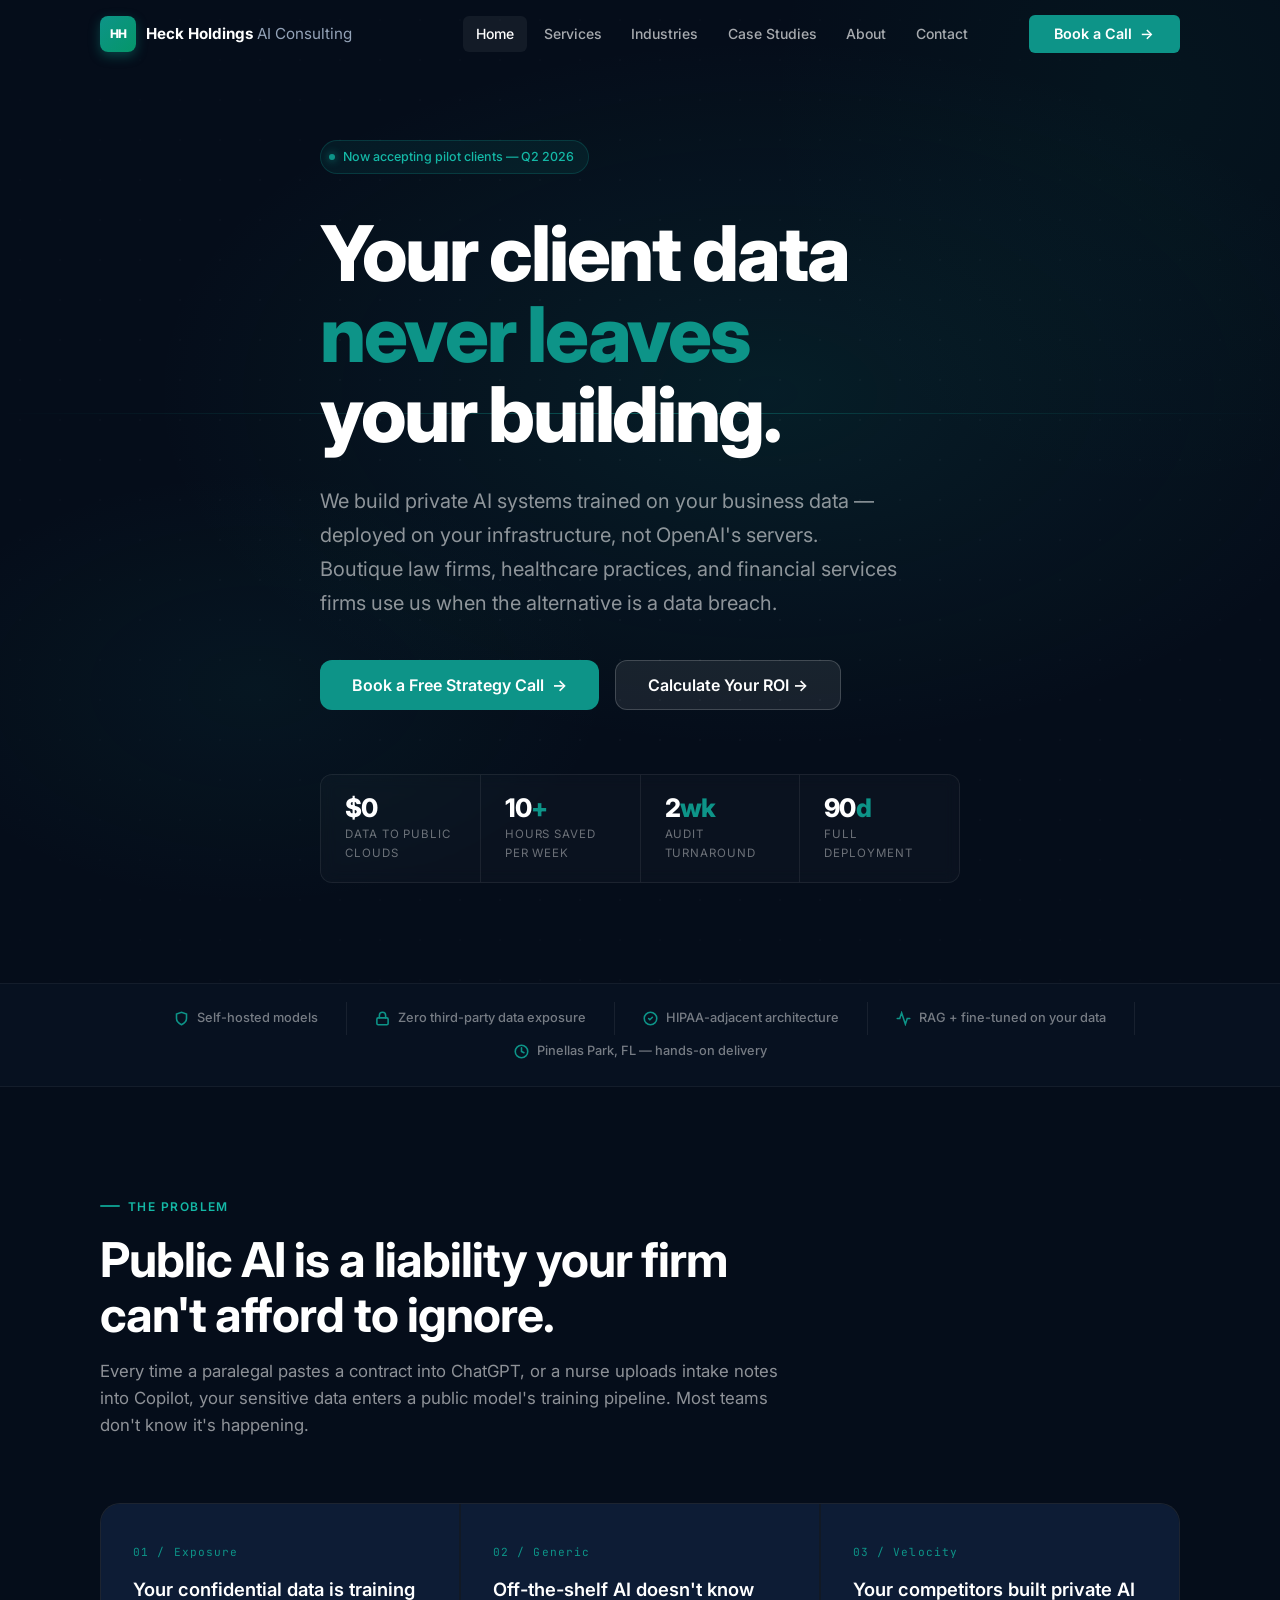
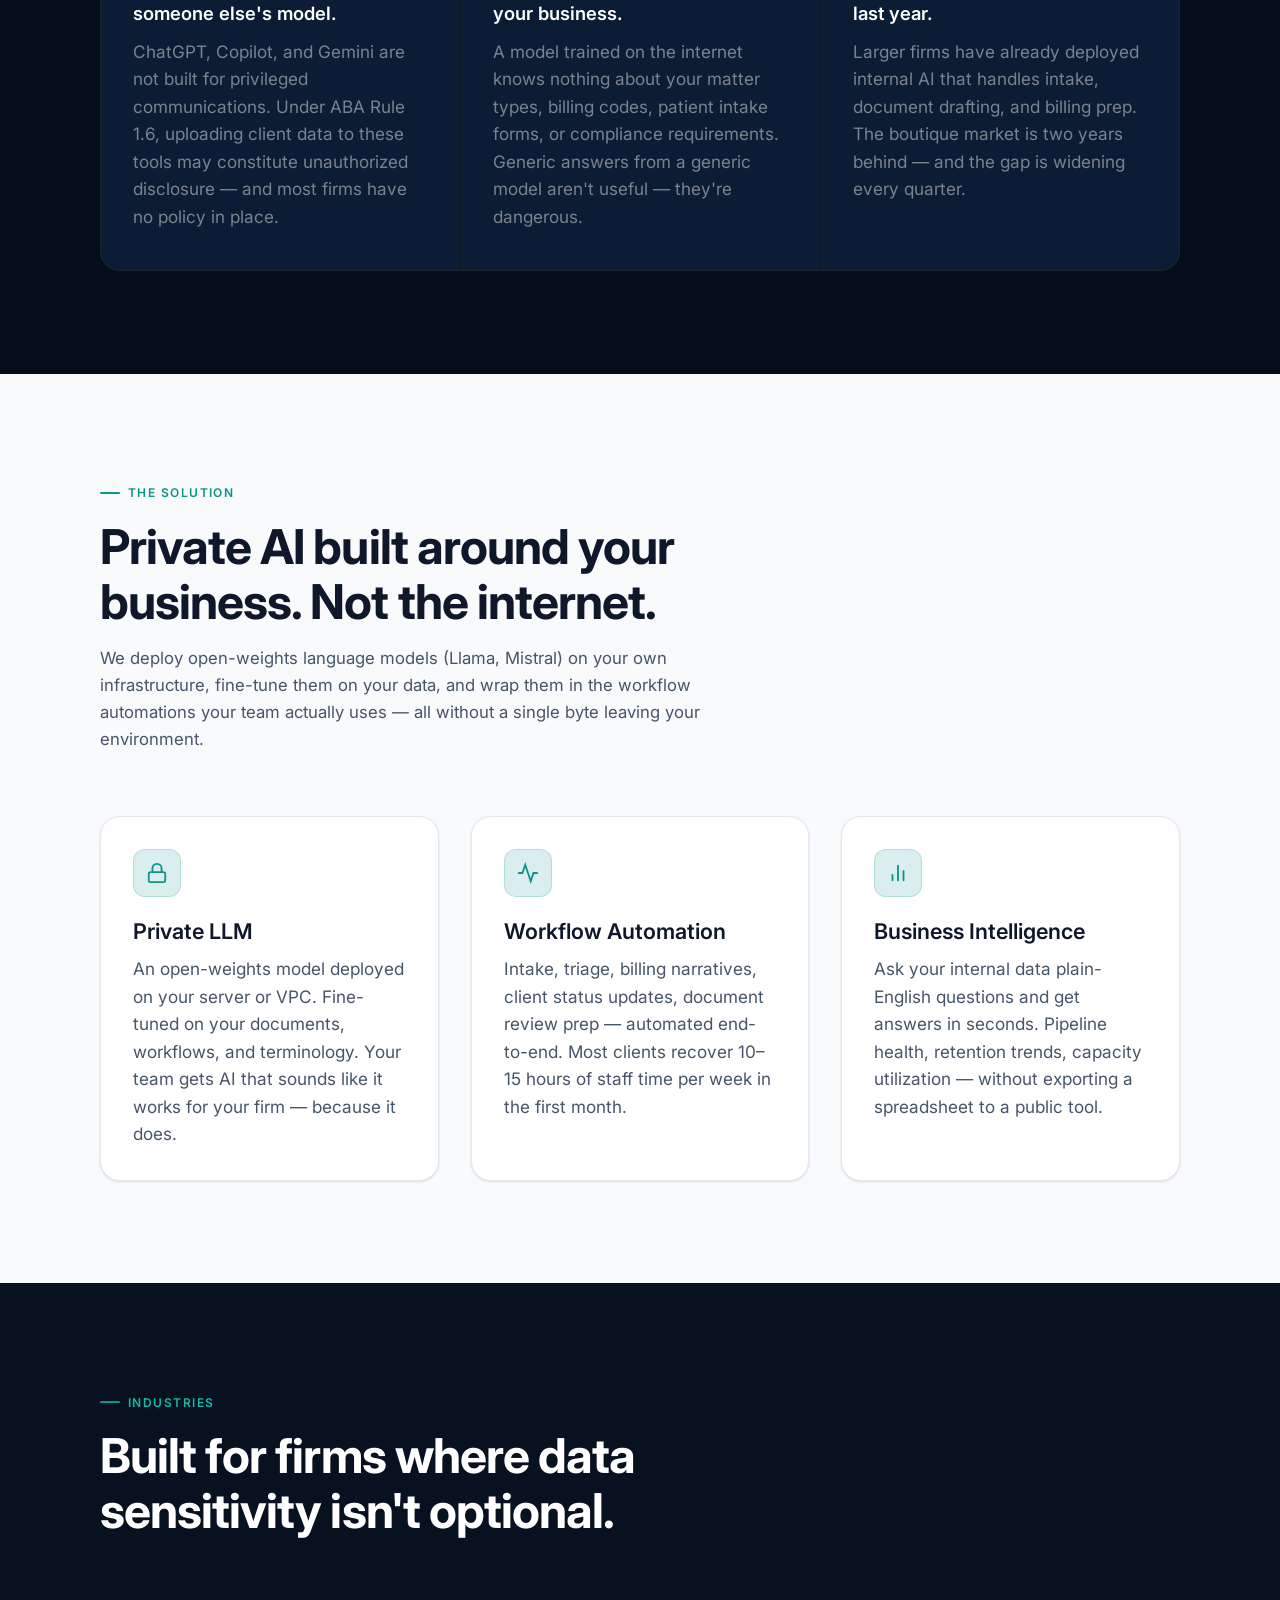
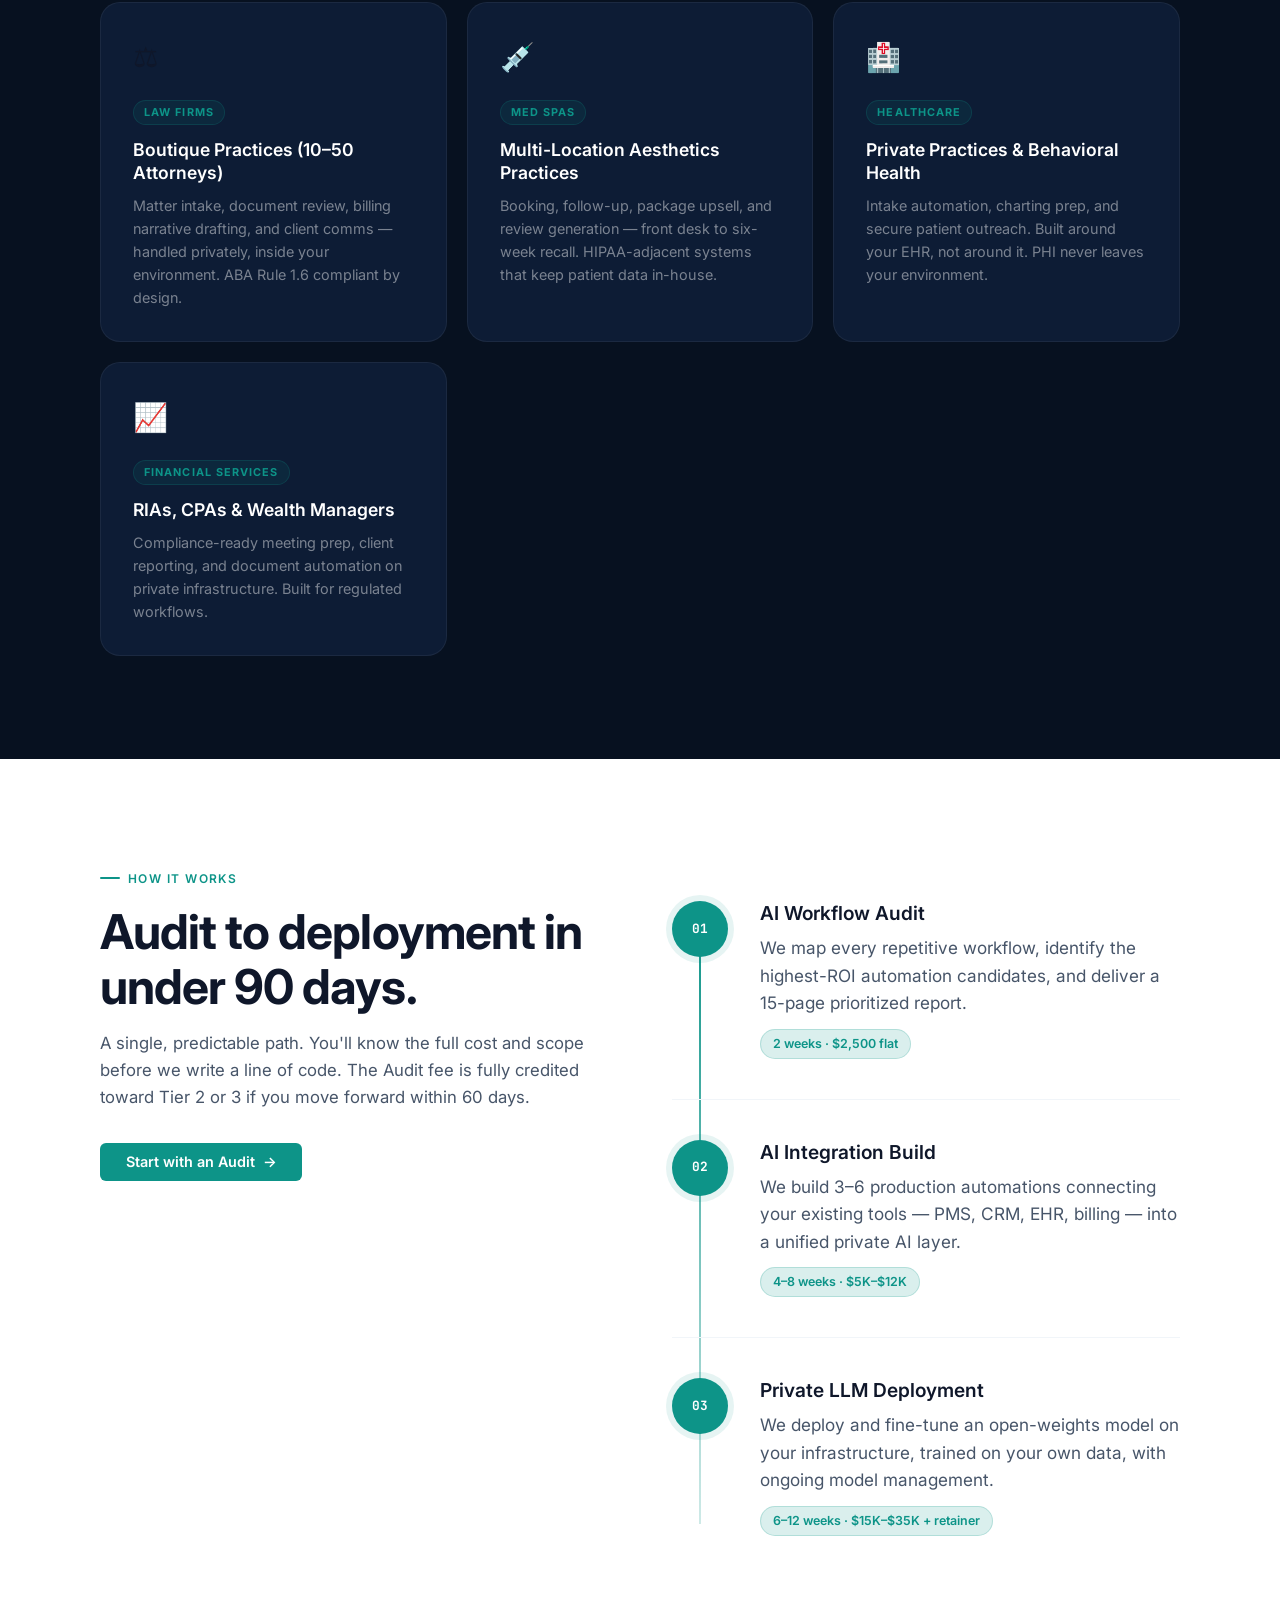
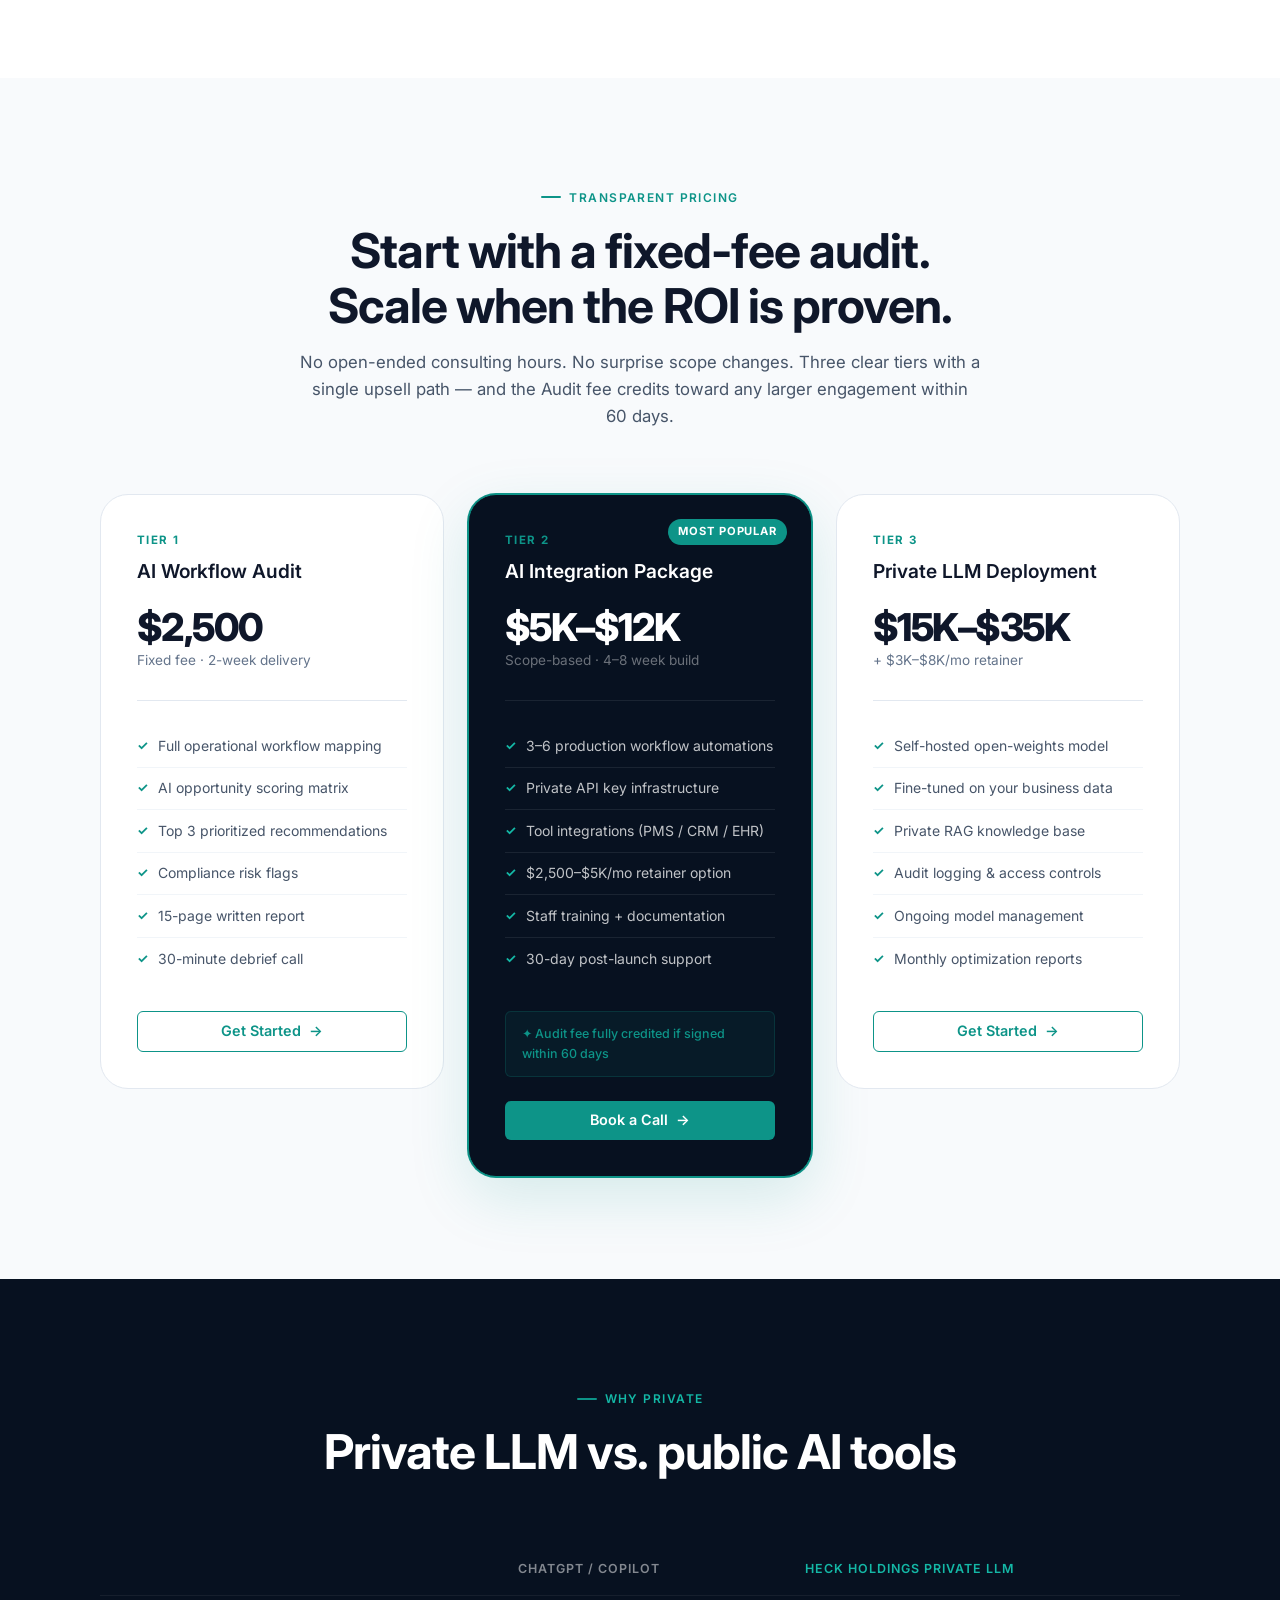
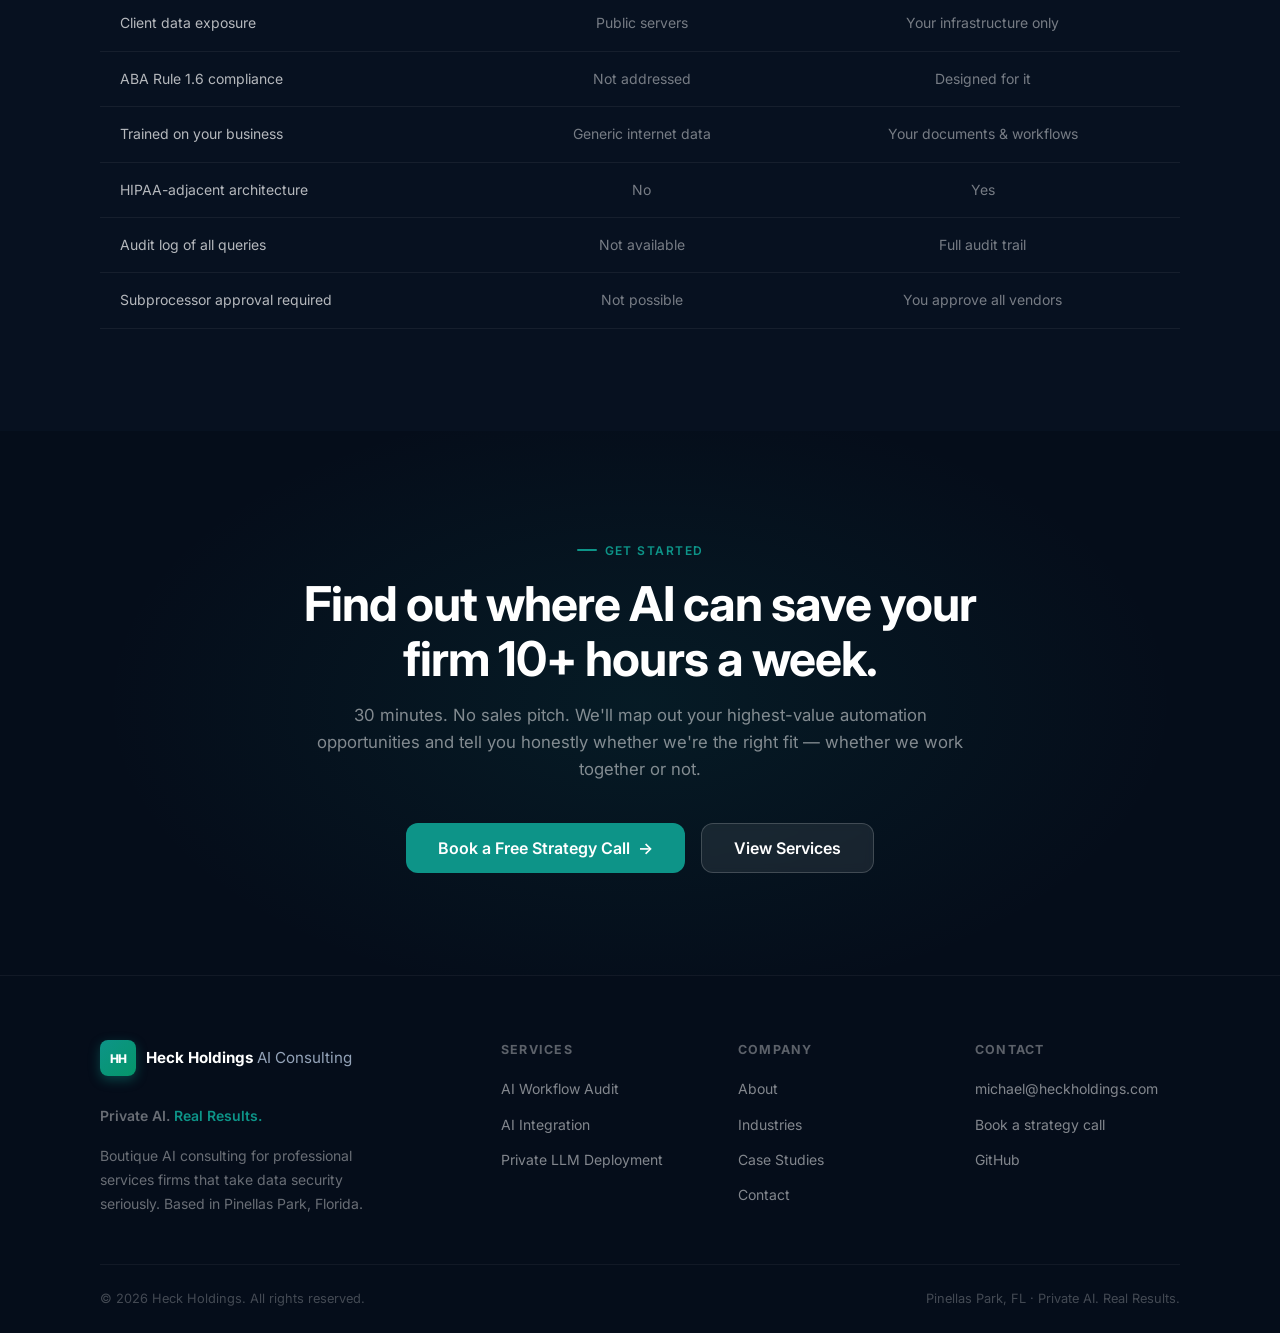
==== index.html @ d22ebcc7 "Add ROI Calculator page + hero CTA link" ====
<!doctype html>
<html lang="en">
<head>
  <meta charset="UTF-8" />
  <meta name="viewport" content="width=device-width, initial-scale=1.0" />
  <title>Heck Holdings AI Consulting — Private AI for Professional Services</title>
  <meta name="description" content="Private LLM and AI workflow automation for law firms, med spas, healthcare and financial services. Your data never touches a public cloud." />
  <link rel="preconnect" href="https://fonts.googleapis.com" />
  <link rel="preconnect" href="https://fonts.gstatic.com" crossorigin />
  <link href="https://fonts.googleapis.com/css2?family=Inter:wght@300;400;500;600;700;800;900&family=JetBrains+Mono:wght@400;500&display=swap" rel="stylesheet" />
  <link rel="stylesheet" href="styles.css" />
  <link rel="icon" href="data:image/svg+xml,%3Csvg xmlns='http://www.w3.org/2000/svg' viewBox='0 0 32 32'%3E%3Crect width='32' height='32' rx='6' fill='%230d9488'/%3E%3Ctext x='50%25' y='55%25' text-anchor='middle' dominant-baseline='middle' font-family='Inter,sans-serif' font-size='13' font-weight='800' fill='white'%3EHH%3C/text%3E%3C/svg%3E" />
</head>
<body>

<!-- ═══════════════════════════════ HEADER ═══ -->
<header class="header" id="header">
  <div class="wrap">
    <nav class="nav">
      <a href="index.html" class="brand">
        <span class="brand-mark">HH</span>
        <span class="brand-name">Heck Holdings <span>AI Consulting</span></span>
      </a>
      <div class="nav-links">
        <a href="index.html" class="nav-link active">Home</a>
        <a href="services.html" class="nav-link">Services</a>
        <a href="industries.html" class="nav-link">Industries</a>
        <a href="portfolio.html" class="nav-link">Case Studies</a>
        <a href="about.html" class="nav-link">About</a>
        <a href="contact.html" class="nav-link">Contact</a>
      </div>
      <a href="contact.html" class="btn btn-primary nav-cta btn-arrow">Book a Call</a>
      <button class="nav-toggle" aria-label="Toggle menu" aria-expanded="false">
        <svg width="22" height="22" viewBox="0 0 24 24" fill="none" stroke="currentColor" stroke-width="2" stroke-linecap="round"><line x1="3" y1="6" x2="21" y2="6"/><line x1="3" y1="12" x2="21" y2="12"/><line x1="3" y1="18" x2="21" y2="18"/></svg>
      </button>
    </nav>
  </div>
  <div class="mobile-menu" id="mobile-menu">
    <a href="index.html" class="nav-link">Home</a>
    <a href="services.html" class="nav-link">Services</a>
    <a href="industries.html" class="nav-link">Industries</a>
    <a href="portfolio.html" class="nav-link">Case Studies</a>
    <a href="about.html" class="nav-link">About</a>
    <a href="contact.html" class="nav-link">Contact</a>
    <a href="contact.html" class="btn btn-primary" style="margin-top:.5rem;align-self:flex-start">Book a Call</a>
  </div>
</header>

<main>

<!-- ═══════════════════════════════ HERO ═══ -->
<section class="hero">
  <div class="hero-mesh" aria-hidden="true"></div>
  <div class="hero-grid" aria-hidden="true"></div>
  <div class="wrap hero-inner">

    <div class="hero-badge">
      <span class="hero-badge-dot"></span>
      Now accepting pilot clients — Q2 2026
    </div>

    <h1 class="fade-up delay-100">
      Your client data<br>
      <em>never leaves</em><br>
      your building.
    </h1>

    <p class="hero-sub fade-up delay-200">
      We build private AI systems trained on your business data — deployed on your infrastructure, not OpenAI's servers. Boutique law firms, healthcare practices, and financial services firms use us when the alternative is a data breach.
    </p>

    <div class="hero-actions fade-up delay-300">
      <a href="contact.html" class="btn btn-primary btn-lg btn-arrow">Book a Free Strategy Call</a>
      <a href="roi-calculator.html" class="btn btn-ghost-light btn-lg">Calculate Your ROI →</a>
    </div>

    <div class="hero-stats fade-up delay-400">
      <div class="hero-stat">
        <div class="stat-val">$0</div>
        <div class="stat-label">Data to public clouds</div>
      </div>
      <div class="hero-stat">
        <div class="stat-val">10<span>+</span></div>
        <div class="stat-label">Hours saved per week</div>
      </div>
      <div class="hero-stat">
        <div class="stat-val">2<span>wk</span></div>
        <div class="stat-label">Audit turnaround</div>
      </div>
      <div class="hero-stat">
        <div class="stat-val">90<span>d</span></div>
        <div class="stat-label">Full deployment</div>
      </div>
    </div>

  </div>
</section>

<!-- ═══════════════════════════════ TRUST BAR ═══ -->
<div class="trustbar">
  <div class="wrap">
    <div class="trustbar-inner">
      <div class="trust-item">
        <svg width="15" height="15" viewBox="0 0 24 24" fill="none" stroke="currentColor" stroke-width="2.5" stroke-linecap="round"><path d="M12 22s8-4 8-10V5l-8-3-8 3v7c0 6 8 10 8 10z"/></svg>
        Self-hosted models
      </div>
      <div class="trust-item">
        <svg width="15" height="15" viewBox="0 0 24 24" fill="none" stroke="currentColor" stroke-width="2.5" stroke-linecap="round"><rect x="3" y="11" width="18" height="11" rx="2"/><path d="M7 11V7a5 5 0 0 1 10 0v4"/></svg>
        Zero third-party data exposure
      </div>
      <div class="trust-item">
        <svg width="15" height="15" viewBox="0 0 24 24" fill="none" stroke="currentColor" stroke-width="2.5" stroke-linecap="round"><path d="M9 12l2 2 4-4"/><circle cx="12" cy="12" r="10"/></svg>
        HIPAA-adjacent architecture
      </div>
      <div class="trust-item">
        <svg width="15" height="15" viewBox="0 0 24 24" fill="none" stroke="currentColor" stroke-width="2.5" stroke-linecap="round"><polyline points="22 12 18 12 15 21 9 3 6 12 2 12"/></svg>
        RAG + fine-tuned on your data
      </div>
      <div class="trust-item">
        <svg width="15" height="15" viewBox="0 0 24 24" fill="none" stroke="currentColor" stroke-width="2.5" stroke-linecap="round"><circle cx="12" cy="12" r="10"/><polyline points="12 6 12 12 16 14"/></svg>
        Pinellas Park, FL — hands-on delivery
      </div>
    </div>
  </div>
</div>

<!-- ═══════════════════════════════ THE PROBLEM ═══ -->
<section class="section section-darker">
  <div class="wrap">
    <div class="section-head reveal">
      <span class="eyebrow">The Problem</span>
      <h2>Public AI is a liability your firm can't afford to ignore.</h2>
      <p>Every time a paralegal pastes a contract into ChatGPT, or a nurse uploads intake notes into Copilot, your sensitive data enters a public model's training pipeline. Most teams don't know it's happening.</p>
    </div>
    <div class="problem-grid">
      <div class="problem-cell reveal">
        <span class="problem-num">01 / Exposure</span>
        <h3>Your confidential data is training someone else's model.</h3>
        <p style="color:rgba(255,255,255,.45)">ChatGPT, Copilot, and Gemini are not built for privileged communications. Under ABA Rule 1.6, uploading client data to these tools may constitute unauthorized disclosure — and most firms have no policy in place.</p>
      </div>
      <div class="problem-cell reveal">
        <span class="problem-num">02 / Generic</span>
        <h3>Off-the-shelf AI doesn't know your business.</h3>
        <p style="color:rgba(255,255,255,.45)">A model trained on the internet knows nothing about your matter types, billing codes, patient intake forms, or compliance requirements. Generic answers from a generic model aren't useful — they're dangerous.</p>
      </div>
      <div class="problem-cell reveal">
        <span class="problem-num">03 / Velocity</span>
        <h3>Your competitors built private AI last year.</h3>
        <p style="color:rgba(255,255,255,.45)">Larger firms have already deployed internal AI that handles intake, document drafting, and billing prep. The boutique market is two years behind — and the gap is widening every quarter.</p>
      </div>
    </div>
  </div>
</section>

<!-- ═══════════════════════════════ SOLUTION ═══ -->
<section class="section section-light">
  <div class="wrap">
    <div class="section-head reveal">
      <span class="eyebrow" style="color:var(--teal)">The Solution</span>
      <h2>Private AI built around your business. Not the internet.</h2>
      <p>We deploy open-weights language models (Llama, Mistral) on your own infrastructure, fine-tune them on your data, and wrap them in the workflow automations your team actually uses — all without a single byte leaving your environment.</p>
    </div>
    <div class="grid grid-3">
      <article class="card reveal">
        <div class="card-icon">
          <svg width="22" height="22" viewBox="0 0 24 24" fill="none" stroke="currentColor" stroke-width="2" stroke-linecap="round"><rect x="3" y="11" width="18" height="11" rx="2"/><path d="M7 11V7a5 5 0 0 1 10 0v4"/></svg>
        </div>
        <h3>Private LLM</h3>
        <p>An open-weights model deployed on your server or VPC. Fine-tuned on your documents, workflows, and terminology. Your team gets AI that sounds like it works for your firm — because it does.</p>
      </article>
      <article class="card reveal">
        <div class="card-icon">
          <svg width="22" height="22" viewBox="0 0 24 24" fill="none" stroke="currentColor" stroke-width="2" stroke-linecap="round"><polyline points="22 12 18 12 15 21 9 3 6 12 2 12"/></svg>
        </div>
        <h3>Workflow Automation</h3>
        <p>Intake, triage, billing narratives, client status updates, document review prep — automated end-to-end. Most clients recover 10–15 hours of staff time per week in the first month.</p>
      </article>
      <article class="card reveal">
        <div class="card-icon">
          <svg width="22" height="22" viewBox="0 0 24 24" fill="none" stroke="currentColor" stroke-width="2" stroke-linecap="round"><line x1="18" y1="20" x2="18" y2="10"/><line x1="12" y1="20" x2="12" y2="4"/><line x1="6" y1="20" x2="6" y2="14"/></svg>
        </div>
        <h3>Business Intelligence</h3>
        <p>Ask your internal data plain-English questions and get answers in seconds. Pipeline health, retention trends, capacity utilization — without exporting a spreadsheet to a public tool.</p>
      </article>
    </div>
  </div>
</section>

<!-- ═══════════════════════════════ INDUSTRIES ═══ -->
<section class="section section-dark">
  <div class="wrap">
    <div class="section-head reveal">
      <span class="eyebrow">Industries</span>
      <h2>Built for firms where data sensitivity isn't optional.</h2>
    </div>
    <div class="industry-grid">
      <div class="industry-card reveal">
        <div class="industry-icon">⚖️</div>
        <span class="industry-tag">Law Firms</span>
        <h3>Boutique Practices (10–50 Attorneys)</h3>
        <p style="color:rgba(255,255,255,.45);font-size:.9rem">Matter intake, document review, billing narrative drafting, and client comms — handled privately, inside your environment. ABA Rule 1.6 compliant by design.</p>
      </div>
      <div class="industry-card reveal">
        <div class="industry-icon">💉</div>
        <span class="industry-tag">Med Spas</span>
        <h3>Multi-Location Aesthetics Practices</h3>
        <p style="color:rgba(255,255,255,.45);font-size:.9rem">Booking, follow-up, package upsell, and review generation — front desk to six-week recall. HIPAA-adjacent systems that keep patient data in-house.</p>
      </div>
      <div class="industry-card reveal">
        <div class="industry-icon">🏥</div>
        <span class="industry-tag">Healthcare</span>
        <h3>Private Practices & Behavioral Health</h3>
        <p style="color:rgba(255,255,255,.45);font-size:.9rem">Intake automation, charting prep, and secure patient outreach. Built around your EHR, not around it. PHI never leaves your environment.</p>
      </div>
      <div class="industry-card reveal">
        <div class="industry-icon">📈</div>
        <span class="industry-tag">Financial Services</span>
        <h3>RIAs, CPAs & Wealth Managers</h3>
        <p style="color:rgba(255,255,255,.45);font-size:.9rem">Compliance-ready meeting prep, client reporting, and document automation on private infrastructure. Built for regulated workflows.</p>
      </div>
    </div>
  </div>
</section>

<!-- ═══════════════════════════════ PROCESS ═══ -->
<section class="section">
  <div class="wrap">
    <div class="how-it-works-grid">
      <div class="section-head reveal" style="margin-bottom:0">
        <span class="eyebrow">How It Works</span>
        <h2>Audit to deployment in under 90 days.</h2>
        <p style="margin-top:1rem">A single, predictable path. You'll know the full cost and scope before we write a line of code. The Audit fee is fully credited toward Tier 2 or 3 if you move forward within 60 days.</p>
        <a href="contact.html" class="btn btn-primary btn-arrow" style="margin-top:2rem">Start with an Audit</a>
      </div>
      <div class="steps reveal">
        <div class="step">
          <div class="step-num-wrap"><div class="step-num">01</div></div>
          <div class="step-body">
            <h3>AI Workflow Audit</h3>
            <p>We map every repetitive workflow, identify the highest-ROI automation candidates, and deliver a 15-page prioritized report.</p>
            <span class="step-tag">2 weeks · $2,500 flat</span>
          </div>
        </div>
        <div class="step">
          <div class="step-num-wrap"><div class="step-num">02</div></div>
          <div class="step-body">
            <h3>AI Integration Build</h3>
            <p>We build 3–6 production automations connecting your existing tools — PMS, CRM, EHR, billing — into a unified private AI layer.</p>
            <span class="step-tag">4–8 weeks · $5K–$12K</span>
          </div>
        </div>
        <div class="step">
          <div class="step-num-wrap"><div class="step-num">03</div></div>
          <div class="step-body">
            <h3>Private LLM Deployment</h3>
            <p>We deploy and fine-tune an open-weights model on your infrastructure, trained on your own data, with ongoing model management.</p>
            <span class="step-tag">6–12 weeks · $15K–$35K + retainer</span>
          </div>
        </div>
      </div>
    </div>
  </div>
</section>

<!-- ═══════════════════════════════ PRICING ═══ -->
<section class="section section-light">
  <div class="wrap">
    <div class="section-head center reveal">
      <span class="eyebrow" style="color:var(--teal)">Transparent Pricing</span>
      <h2>Start with a fixed-fee audit. Scale when the ROI is proven.</h2>
      <p>No open-ended consulting hours. No surprise scope changes. Three clear tiers with a single upsell path — and the Audit fee credits toward any larger engagement within 60 days.</p>
    </div>
    <div class="pricing-grid">
      <article class="price-card reveal">
        <div class="price-tier">Tier 1</div>
        <h3>AI Workflow Audit</h3>
        <div class="price-amt">$2,500</div>
        <div class="price-period">Fixed fee · 2-week delivery</div>
        <div class="price-divider"></div>
        <ul class="price-list">
          <li>Full operational workflow mapping</li>
          <li>AI opportunity scoring matrix</li>
          <li>Top 3 prioritized recommendations</li>
          <li>Compliance risk flags</li>
          <li>15-page written report</li>
          <li>30-minute debrief call</li>
        </ul>
        <a href="contact.html" class="btn btn-outline btn-arrow" style="width:100%;justify-content:center">Get Started</a>
      </article>

      <article class="price-card featured reveal">
        <span class="price-badge">Most popular</span>
        <div class="price-tier">Tier 2</div>
        <h3>AI Integration Package</h3>
        <div class="price-amt">$5K–$12K</div>
        <div class="price-period">Scope-based · 4–8 week build</div>
        <div class="price-divider"></div>
        <ul class="price-list">
          <li>3–6 production workflow automations</li>
          <li>Private API key infrastructure</li>
          <li>Tool integrations (PMS / CRM / EHR)</li>
          <li>$2,500–$5K/mo retainer option</li>
          <li>Staff training + documentation</li>
          <li>30-day post-launch support</li>
        </ul>
        <div class="credit-note">✦ Audit fee fully credited if signed within 60 days</div>
        <a href="contact.html" class="btn btn-primary btn-arrow" style="width:100%;justify-content:center">Book a Call</a>
      </article>

      <article class="price-card reveal">
        <div class="price-tier">Tier 3</div>
        <h3>Private LLM Deployment</h3>
        <div class="price-amt">$15K–$35K</div>
        <div class="price-period">+ $3K–$8K/mo retainer</div>
        <div class="price-divider"></div>
        <ul class="price-list">
          <li>Self-hosted open-weights model</li>
          <li>Fine-tuned on your business data</li>
          <li>Private RAG knowledge base</li>
          <li>Audit logging & access controls</li>
          <li>Ongoing model management</li>
          <li>Monthly optimization reports</li>
        </ul>
        <a href="contact.html" class="btn btn-outline btn-arrow" style="width:100%;justify-content:center">Get Started</a>
      </article>
    </div>
  </div>
</section>

<!-- ═══════════════════════════════ vs PUBLIC AI TABLE ═══ -->
<section class="section section-dark">
  <div class="wrap">
    <div class="section-head center reveal">
      <span class="eyebrow">Why Private</span>
      <h2>Private LLM vs. public AI tools</h2>
    </div>
    <div class="compare-wrap reveal">
      <table class="compare-table">
        <thead>
          <tr>
            <th></th>
            <th>ChatGPT / Copilot</th>
            <th style="color:var(--teal-lt)">Heck Holdings Private LLM</th>
          </tr>
        </thead>
        <tbody>
          <tr><td>Client data exposure</td><td class="cross">Public servers</td><td class="check">Your infrastructure only</td></tr>
          <tr><td>ABA Rule 1.6 compliance</td><td class="cross">Not addressed</td><td class="check">Designed for it</td></tr>
          <tr><td>Trained on your business</td><td class="cross">Generic internet data</td><td class="check">Your documents & workflows</td></tr>
          <tr><td>HIPAA-adjacent architecture</td><td class="cross">No</td><td class="check">Yes</td></tr>
          <tr><td>Audit log of all queries</td><td class="cross">Not available</td><td class="check">Full audit trail</td></tr>
          <tr><td>Subprocessor approval required</td><td class="cross">Not possible</td><td class="check">You approve all vendors</td></tr>
        </tbody>
      </table>
    </div>
  </div>
</section>

<!-- ═══════════════════════════════ CTA ═══ -->
<section class="cta-section">
  <div class="wrap">
    <div class="cta-inner reveal">
      <span class="eyebrow" style="justify-content:center">Get Started</span>
      <h2>Find out where AI can save your firm 10+ hours a week.</h2>
      <p>30 minutes. No sales pitch. We'll map out your highest-value automation opportunities and tell you honestly whether we're the right fit — whether we work together or not.</p>
      <div class="cta-actions">
        <a href="contact.html" class="btn btn-primary btn-lg btn-arrow">Book a Free Strategy Call</a>
        <a href="services.html" class="btn btn-ghost-light btn-lg">View Services</a>
      </div>
    </div>
  </div>
</section>

</main>

<!-- ═══════════════════════════════ FOOTER ═══ -->
<footer class="footer">
  <div class="wrap">
    <div class="footer-grid">
      <div class="footer-brand">
        <a href="index.html" class="brand" style="margin-bottom:.75rem;display:inline-flex">
          <span class="brand-mark">HH</span>
          <span class="brand-name" style="color:#fff">Heck Holdings <span>AI Consulting</span></span>
        </a>
        <p class="footer-tagline">Private AI. <span>Real Results.</span></p>
        <p>Boutique AI consulting for professional services firms that take data security seriously. Based in Pinellas Park, Florida.</p>
      </div>
      <div class="footer-col">
        <h4>Services</h4>
        <ul>
          <li><a href="services.html#tier-1">AI Workflow Audit</a></li>
          <li><a href="services.html#tier-2">AI Integration</a></li>
          <li><a href="services.html#tier-3">Private LLM Deployment</a></li>
        </ul>
      </div>
      <div class="footer-col">
        <h4>Company</h4>
        <ul>
          <li><a href="about.html">About</a></li>
          <li><a href="industries.html">Industries</a></li>
          <li><a href="portfolio.html">Case Studies</a></li>
          <li><a href="contact.html">Contact</a></li>
        </ul>
      </div>
      <div class="footer-col">
        <h4>Contact</h4>
        <ul>
          <li><a href="mailto:michael@heckholdings.com">michael@heckholdings.com</a></li>
          <li><a href="contact.html">Book a strategy call</a></li>
          <li><a href="https://github.com/ShopHeck" target="_blank" rel="noopener">GitHub</a></li>
        </ul>
      </div>
    </div>
    <div class="footer-bottom">
      <span>© <span id="yr">2026</span> Heck Holdings. All rights reserved.</span>
      <span>Pinellas Park, FL · Private AI. Real Results.</span>
    </div>
  </div>
</footer>

<script src="script.js" defer></script>
</body>
</html>
---- styles.css ----
/* =========================================================
   HECK HOLDINGS AI CONSULTING
   Deep navy × teal. Precise. Authoritative. Premium.
   ========================================================= */

@import url('https://fonts.googleapis.com/css2?family=Inter:wght@300;400;500;600;700;800;900&family=JetBrains+Mono:wght@400;500&display=swap');

/* ── Reset ─────────────────────────────────────────────── */
*, *::before, *::after { box-sizing: border-box; margin: 0; padding: 0; }
html { scroll-behavior: smooth; -webkit-text-size-adjust: 100%; }
body {
  font-family: 'Inter', system-ui, -apple-system, sans-serif;
  background: #ffffff;
  color: #0f172a;
  line-height: 1.6;
  overflow-x: hidden;
}
img, svg { display: block; max-width: 100%; }
a { color: inherit; text-decoration: none; }
ul { list-style: none; }
button { cursor: pointer; border: none; background: none; font: inherit; }

/* ── Design Tokens ─────────────────────────────────────── */
:root {
  --navy-950: #050d1a;
  --navy-900: #071120;
  --navy-800: #0d1c35;
  --navy-700: #12263f;
  --navy-600: #1a3554;

  --teal:     #0d9488;
  --teal-lt:  #14b8a6;
  --teal-dim: rgba(13,148,136,.15);
  --teal-glow: rgba(13,148,136,.25);

  --white:    #ffffff;
  --slate-50: #f8fafc;
  --slate-100:#f1f5f9;
  --slate-200:#e2e8f0;
  --slate-400:#94a3b8;
  --slate-500:#64748b;
  --slate-600:#475569;
  --slate-900:#0f172a;

  --radius-sm: 6px;
  --radius:    12px;
  --radius-lg: 20px;
  --radius-xl: 28px;

  --shadow-sm: 0 1px 3px rgba(0,0,0,.08), 0 1px 2px rgba(0,0,0,.05);
  --shadow:    0 4px 16px rgba(0,0,0,.08), 0 1px 4px rgba(0,0,0,.04);
  --shadow-lg: 0 20px 60px rgba(0,0,0,.12), 0 4px 16px rgba(0,0,0,.06);
  --shadow-xl: 0 32px 80px rgba(0,0,0,.18);

  --wrap: 1160px;
  --gap: clamp(1rem, 3vw, 2rem);
}

/* ── Utility ───────────────────────────────────────────── */
.wrap { max-width: var(--wrap); margin: 0 auto; padding: 0 clamp(1.25rem, 4vw, 2.5rem); }

/* ── Typography scale ──────────────────────────────────── */
h1 { font-size: clamp(2.6rem, 2rem + 3.5vw, 5.5rem); font-weight: 800; line-height: 1.05; letter-spacing: -0.03em; }
h2 { font-size: clamp(1.8rem, 1.4rem + 2vw, 3rem);   font-weight: 700; line-height: 1.15; letter-spacing: -0.02em; }
h3 { font-size: clamp(1.1rem, 1rem + 0.5vw, 1.35rem); font-weight: 600; line-height: 1.3; }
p  { font-size: clamp(0.95rem, 0.9rem + 0.25vw, 1.075rem); color: var(--slate-600); }

.eyebrow {
  display: inline-flex; align-items: center; gap: 8px;
  font-size: 0.75rem; font-weight: 600; letter-spacing: 0.12em; text-transform: uppercase;
  color: var(--teal); margin-bottom: 1rem;
}
.eyebrow::before { content: ''; width: 20px; height: 2px; background: var(--teal); border-radius: 2px; }
.accent { color: var(--teal); }
.mono { font-family: 'JetBrains Mono', monospace; }

/* ── Buttons ───────────────────────────────────────────── */
.btn {
  display: inline-flex; align-items: center; gap: 8px;
  padding: 0.75rem 1.6rem;
  font-size: 0.9rem; font-weight: 600; line-height: 1;
  border-radius: var(--radius-sm);
  transition: all .2s ease;
  white-space: nowrap;
}
.btn-primary {
  background: var(--teal); color: #fff;
  box-shadow: 0 0 0 0 var(--teal-glow);
}
.btn-primary:hover { background: var(--teal-lt); transform: translateY(-1px); box-shadow: 0 8px 24px var(--teal-glow); }
.btn-primary:active { transform: translateY(0); }

.btn-outline {
  background: transparent; color: var(--teal);
  border: 1.5px solid var(--teal);
}
.btn-outline:hover { background: var(--teal-dim); }

.btn-ghost-light {
  background: rgba(255,255,255,.08); color: #fff;
  border: 1.5px solid rgba(255,255,255,.18);
  backdrop-filter: blur(4px);
}
.btn-ghost-light:hover { background: rgba(255,255,255,.14); border-color: rgba(255,255,255,.3); }

.btn-arrow::after { content: '→'; transition: transform .2s; }
.btn-arrow:hover::after { transform: translateX(4px); }

.btn-lg { padding: 1rem 2rem; font-size: 1rem; border-radius: var(--radius); }

/* ── Header ────────────────────────────────────────────── */
.header {
  position: fixed; top: 0; left: 0; right: 0; z-index: 100;
  transition: background .25s, box-shadow .25s, border-color .25s;
  border-bottom: 1px solid transparent;
}
.header.scrolled {
  background: rgba(5,13,26,.92);
  backdrop-filter: blur(20px) saturate(180%);
  border-bottom-color: rgba(255,255,255,.06);
  box-shadow: 0 4px 32px rgba(0,0,0,.3);
}
.nav {
  display: flex; align-items: center; gap: 2rem;
  height: 68px;
}
.brand { display: flex; align-items: center; gap: 10px; flex-shrink: 0; }
.brand-mark {
  width: 36px; height: 36px; border-radius: 8px;
  background: linear-gradient(135deg, var(--teal), #059669);
  display: flex; align-items: center; justify-content: center;
  font-size: 0.75rem; font-weight: 800; color: #fff; letter-spacing: -0.05em;
  box-shadow: 0 4px 12px rgba(13,148,136,.4);
}
.brand-name { font-size: 0.95rem; font-weight: 700; color: #fff; }
.brand-name span { color: var(--slate-400); font-weight: 400; }

.nav-links { display: flex; align-items: center; gap: 0.25rem; margin-left: auto; }
.nav-link {
  font-size: 0.875rem; font-weight: 500; color: rgba(255,255,255,.65);
  padding: 0.4rem 0.8rem; border-radius: var(--radius-sm);
  transition: color .15s, background .15s;
}
.nav-link:hover, .nav-link.active { color: #fff; background: rgba(255,255,255,.06); }

.nav-cta { margin-left: 1rem; }
.nav-toggle { display: none; color: #fff; padding: 4px; }

.mobile-menu {
  display: none; flex-direction: column; gap: 4px;
  padding: 1rem 1.25rem 1.5rem;
  background: var(--navy-900);
  border-top: 1px solid rgba(255,255,255,.06);
}
.mobile-menu.open { display: flex; }
.mobile-menu .nav-link { color: rgba(255,255,255,.8); padding: 0.6rem 0.75rem; }
.mobile-menu .btn { margin-top: 0.5rem; align-self: flex-start; }

/* ── Hero ──────────────────────────────────────────────── */
.hero {
  position: relative; overflow: hidden;
  background: var(--navy-950);
  padding: 140px 0 100px;
  min-height: 100vh;
  display: flex; flex-direction: column; justify-content: center;
}

/* Animated gradient mesh */
.hero-mesh {
  position: absolute; inset: 0; pointer-events: none;
  background:
    radial-gradient(ellipse 80% 60% at 60% 40%, rgba(13,148,136,.12) 0%, transparent 60%),
    radial-gradient(ellipse 50% 40% at 20% 70%, rgba(13,148,136,.07) 0%, transparent 55%),
    radial-gradient(ellipse 60% 80% at 90% 10%, rgba(5,150,105,.06) 0%, transparent 50%);
}

/* Dot grid */
.hero-grid {
  position: absolute; inset: 0; pointer-events: none;
  background-image: radial-gradient(circle, rgba(255,255,255,.04) 1px, transparent 1px);
  background-size: 40px 40px;
  mask-image: radial-gradient(ellipse 80% 80% at 50% 50%, black 0%, transparent 100%);
}

/* Horizontal scan line */
.hero::before {
  content: '';
  position: absolute; left: 0; right: 0; top: 42%; height: 1px;
  background: linear-gradient(90deg, transparent 0%, rgba(13,148,136,.2) 30%, rgba(13,148,136,.5) 50%, rgba(13,148,136,.2) 70%, transparent 100%);
  pointer-events: none;
}

.hero-inner { position: relative; z-index: 2; }

.hero-badge {
  display: inline-flex; align-items: center; gap: 8px;
  padding: 6px 14px 6px 8px;
  background: rgba(13,148,136,.1); border: 1px solid rgba(13,148,136,.25);
  border-radius: 100px; margin-bottom: 2.5rem;
  font-size: 0.78rem; font-weight: 500; color: var(--teal-lt);
}
.hero-badge-dot {
  width: 6px; height: 6px; border-radius: 50%;
  background: var(--teal); box-shadow: 0 0 8px var(--teal);
  animation: pulse-dot 2s ease-in-out infinite;
}
@keyframes pulse-dot { 0%,100% { opacity:1; transform: scale(1); } 50% { opacity:.5; transform: scale(.8); } }

.hero h1 { color: #fff; margin-bottom: 1.75rem; }
.hero h1 em { font-style: normal; color: var(--teal); }

.hero-sub {
  font-size: clamp(1.05rem, 1rem + 0.4vw, 1.25rem);
  color: rgba(255,255,255,.55);
  max-width: 580px;
  margin-bottom: 2.5rem;
  line-height: 1.7;
}

.hero-actions { display: flex; flex-wrap: wrap; gap: 1rem; margin-bottom: 4rem; }

.hero-stats {
  display: flex; flex-wrap: wrap; gap: 0;
  border: 1px solid rgba(255,255,255,.07);
  border-radius: var(--radius);
  overflow: hidden;
  max-width: 640px;
  background: rgba(255,255,255,.025);
  backdrop-filter: blur(8px);
}
.hero-stat {
  flex: 1; min-width: 140px;
  padding: 1.25rem 1.5rem;
  border-right: 1px solid rgba(255,255,255,.07);
}
.hero-stat:last-child { border-right: none; }
.stat-val {
  font-size: 1.6rem; font-weight: 800; color: #fff; line-height: 1;
  margin-bottom: 0.3rem; letter-spacing: -0.03em;
}
.stat-val span { color: var(--teal); }
.stat-label { font-size: 0.72rem; color: rgba(255,255,255,.4); text-transform: uppercase; letter-spacing: 0.08em; }

/* ── Trust bar ─────────────────────────────────────────── */
.trustbar {
  background: var(--navy-900);
  border-top: 1px solid rgba(255,255,255,.05);
  border-bottom: 1px solid rgba(255,255,255,.05);
  padding: 1.1rem 0;
}
.trustbar-inner {
  display: flex; flex-wrap: wrap; align-items: center; justify-content: center; gap: 0;
}
.trust-item {
  display: flex; align-items: center; gap: 8px;
  font-size: 0.8rem; font-weight: 500; color: rgba(255,255,255,.45);
  padding: 0.4rem 1.75rem;
  border-right: 1px solid rgba(255,255,255,.07);
}
.trust-item:last-child { border-right: none; }
.trust-item svg { color: var(--teal); flex-shrink: 0; }

/* ── Section base ──────────────────────────────────────── */
.section { padding: clamp(4rem, 8vw, 8rem) 0; }
.section-sm { padding: clamp(3rem, 6vw, 5rem) 0; }
.section-dark { background: var(--navy-900); }
.section-darker { background: var(--navy-950); }
.section-light { background: var(--slate-50); }

.section-head { margin-bottom: clamp(2.5rem, 5vw, 4.5rem); max-width: 680px; }
.section-head.center { text-align: center; margin-left: auto; margin-right: auto; }
.section-head p { margin-top: 1rem; font-size: 1.05rem; }

/* Dark section type overrides */
.section-dark h2, .section-dark h3, .section-darker h2, .section-darker h3 { color: #fff; }
.section-dark p, .section-darker p { color: rgba(255,255,255,.55); }
.section-dark .eyebrow { color: var(--teal-lt); }
.section-darker .eyebrow { color: var(--teal-lt); }

/* ── Grid ──────────────────────────────────────────────── */
.grid { display: grid; gap: var(--gap); }
.grid-2 { grid-template-columns: repeat(auto-fit, minmax(min(100%,480px),1fr)); }
.grid-3 { grid-template-columns: repeat(auto-fit, minmax(min(100%,300px),1fr)); }
.grid-4 { grid-template-columns: repeat(auto-fit, minmax(min(100%,240px),1fr)); }

/* ── Cards ─────────────────────────────────────────────── */
.card {
  background: #fff; border: 1px solid var(--slate-200);
  border-radius: var(--radius-lg); padding: 2rem;
  box-shadow: var(--shadow-sm);
  transition: transform .2s, box-shadow .2s, border-color .2s;
}
.card:hover { transform: translateY(-4px); box-shadow: var(--shadow-lg); border-color: var(--slate-200); }

.card-dark {
  background: var(--navy-800); border: 1px solid rgba(255,255,255,.07);
  border-radius: var(--radius-lg); padding: 2rem;
  transition: transform .2s, border-color .2s;
}
.card-dark:hover { transform: translateY(-4px); border-color: rgba(13,148,136,.3); }

.card-icon {
  width: 48px; height: 48px; border-radius: var(--radius);
  background: var(--teal-dim); border: 1px solid rgba(13,148,136,.2);
  display: flex; align-items: center; justify-content: center;
  margin-bottom: 1.25rem; color: var(--teal);
}
.card-icon-dark {
  width: 48px; height: 48px; border-radius: var(--radius);
  background: rgba(13,148,136,.1); border: 1px solid rgba(13,148,136,.2);
  display: flex; align-items: center; justify-content: center;
  margin-bottom: 1.25rem; color: var(--teal-lt);
}

.card h3 { margin-bottom: 0.6rem; }
.card-dark h3 { color: #fff; margin-bottom: 0.6rem; }

/* ── Problem section ───────────────────────────────────── */
.problem-grid { display: grid; grid-template-columns: repeat(auto-fit, minmax(min(100%,300px),1fr)); gap: 1.5px; background: rgba(255,255,255,.05); border-radius: var(--radius-lg); overflow: hidden; border: 1px solid rgba(255,255,255,.05); }
.problem-cell {
  padding: 2.5rem 2rem;
  background: var(--navy-800);
  position: relative;
}
.problem-cell::before {
  content: '';
  position: absolute; top: 0; left: 0; right: 0; height: 2px;
  background: linear-gradient(90deg, var(--teal), transparent);
  opacity: 0;
  transition: opacity .25s;
}
.problem-cell:hover::before { opacity: 1; }
.problem-num {
  font-family: 'JetBrains Mono', monospace;
  font-size: 0.7rem; letter-spacing: 0.1em;
  color: var(--teal); margin-bottom: 1rem; display: block;
}
.problem-cell h3 { color: #fff; margin-bottom: 0.75rem; font-size: 1.15rem; }

/* ── Process steps ─────────────────────────────────────── */
.steps { display: flex; flex-direction: column; gap: 0; position: relative; }
.steps::before {
  content: ''; position: absolute; left: 27px; top: 52px; bottom: 52px; width: 2px;
  background: linear-gradient(180deg, var(--teal) 0%, rgba(13,148,136,.2) 100%);
}
.step {
  display: grid; grid-template-columns: 56px 1fr; gap: 2rem;
  padding: 2.5rem 0; border-bottom: 1px solid var(--slate-100);
  position: relative;
}
.step:last-child { border-bottom: none; }
.step-num-wrap {
  position: relative; z-index: 1;
}
.step-num {
  width: 56px; height: 56px; border-radius: 50%;
  background: var(--teal); color: #fff;
  display: flex; align-items: center; justify-content: center;
  font-family: 'JetBrains Mono', monospace; font-size: 0.8rem; font-weight: 700;
  box-shadow: 0 0 0 6px rgba(13,148,136,.1);
  flex-shrink: 0;
}
.step-body {}
.step h3 { margin-bottom: 0.5rem; font-size: 1.2rem; }
.step p { margin-bottom: 0.75rem; }
.step-tag {
  display: inline-flex; align-items: center; gap: 6px;
  font-size: 0.78rem; font-weight: 600; color: var(--teal);
  background: var(--teal-dim); padding: 4px 12px; border-radius: 100px;
  border: 1px solid rgba(13,148,136,.2);
}

/* ── Pricing ───────────────────────────────────────────── */
.pricing-grid { display: grid; grid-template-columns: repeat(auto-fit, minmax(min(100%,300px),1fr)); gap: 1.5rem; align-items: start; }

.price-card {
  border-radius: var(--radius-xl); padding: 2.25rem;
  border: 1.5px solid var(--slate-200);
  background: #fff;
  position: relative; overflow: hidden;
  transition: transform .2s, box-shadow .2s;
}
.price-card:hover { transform: translateY(-6px); box-shadow: var(--shadow-xl); }

.price-card.featured {
  background: var(--navy-900); border-color: var(--teal);
  box-shadow: 0 0 0 1px var(--teal), 0 20px 60px rgba(13,148,136,.15);
}
.price-card.featured h3, .price-card.featured .price-amt { color: #fff; }
.price-card.featured p { color: rgba(255,255,255,.5); }
.price-card.featured .price-period { color: rgba(255,255,255,.4); }
.price-card.featured li { color: rgba(255,255,255,.75); border-color: rgba(255,255,255,.08); }
.price-card.featured li::before { color: var(--teal-lt); }

.price-badge {
  position: absolute; top: 1.5rem; right: 1.5rem;
  background: var(--teal); color: #fff;
  font-size: 0.7rem; font-weight: 700; letter-spacing: 0.08em; text-transform: uppercase;
  padding: 4px 10px; border-radius: 100px;
}
.price-tier { font-size: 0.72rem; font-weight: 700; letter-spacing: 0.12em; text-transform: uppercase; color: var(--teal); margin-bottom: 0.6rem; }
.price-card h3 { margin-bottom: 1.5rem; font-size: 1.2rem; }
.price-amt { font-size: 2.4rem; font-weight: 800; letter-spacing: -0.04em; color: var(--slate-900); line-height: 1; }
.price-period { font-size: 0.85rem; color: var(--slate-500); margin-top: 0.25rem; margin-bottom: 1.75rem; }
.price-divider { height: 1px; background: var(--slate-200); margin-bottom: 1.5rem; }
.price-card.featured .price-divider { background: rgba(255,255,255,.08); }
.price-list { display: flex; flex-direction: column; gap: 0; margin-bottom: 2rem; }
.price-list li {
  display: flex; align-items: flex-start; gap: 10px;
  font-size: 0.875rem; color: var(--slate-600);
  padding: 0.6rem 0; border-bottom: 1px solid var(--slate-100);
}
.price-list li:last-child { border-bottom: none; }
.price-list li::before { content: '✓'; color: var(--teal); font-weight: 700; font-size: 0.8rem; margin-top: 1px; flex-shrink: 0; }
.credit-note {
  background: rgba(13,148,136,.08); border: 1px solid rgba(13,148,136,.2);
  border-radius: var(--radius-sm); padding: 0.75rem 1rem;
  font-size: 0.78rem; color: var(--teal); font-weight: 500;
  margin-bottom: 1.5rem;
}

/* ── Industries ────────────────────────────────────────── */
.industry-grid { display: grid; grid-template-columns: repeat(auto-fit, minmax(min(100%,260px),1fr)); gap: 1.25rem; }
.industry-card {
  border-radius: var(--radius-lg); padding: 2rem;
  background: var(--navy-800); border: 1px solid rgba(255,255,255,.06);
  cursor: pointer; transition: transform .2s, border-color .2s, box-shadow .2s;
  position: relative; overflow: hidden;
}
.industry-card::after {
  content: ''; position: absolute; bottom: 0; left: 0; right: 0; height: 3px;
  background: linear-gradient(90deg, var(--teal), var(--teal-lt));
  transform: scaleX(0); transform-origin: left; transition: transform .3s;
}
.industry-card:hover { transform: translateY(-4px); border-color: rgba(13,148,136,.2); box-shadow: 0 16px 48px rgba(0,0,0,.3); }
.industry-card:hover::after { transform: scaleX(1); }
.industry-card h3 { color: #fff; margin-bottom: 0.6rem; font-size: 1.1rem; }
.industry-icon { font-size: 1.75rem; margin-bottom: 1.1rem; }
.industry-tag {
  display: inline-block; font-size: 0.68rem; font-weight: 700; letter-spacing: 0.1em;
  text-transform: uppercase; color: var(--teal); background: rgba(13,148,136,.1);
  border: 1px solid rgba(13,148,136,.2); padding: 3px 10px; border-radius: 100px;
  margin-bottom: 0.85rem;
}

/* ── CTA banner ────────────────────────────────────────── */
.cta-section {
  background: var(--navy-950); position: relative; overflow: hidden;
  padding: clamp(4rem, 8vw, 7rem) 0;
}
.cta-section::before {
  content: '';
  position: absolute; inset: 0;
  background: radial-gradient(ellipse 60% 80% at 50% 50%, rgba(13,148,136,.1) 0%, transparent 70%);
  pointer-events: none;
}
.cta-inner { position: relative; z-index: 1; text-align: center; max-width: 680px; margin: 0 auto; }
.cta-inner h2 { color: #fff; margin-bottom: 1rem; }
.cta-inner p { font-size: 1.05rem; color: rgba(255,255,255,.5); margin-bottom: 2.5rem; }
.cta-actions { display: flex; flex-wrap: wrap; gap: 1rem; justify-content: center; }

/* ── Comparison table (optional) ──────────────────────── */
.compare-wrap { overflow-x: auto; }
.compare-table { width: 100%; border-collapse: collapse; }
.compare-table th, .compare-table td { padding: 1rem 1.25rem; text-align: left; font-size: 0.875rem; border-bottom: 1px solid rgba(255,255,255,.06); }
.compare-table th { font-weight: 600; color: rgba(255,255,255,.5); font-size: 0.78rem; text-transform: uppercase; letter-spacing: 0.08em; }
.compare-table td:first-child { color: rgba(255,255,255,.7); }
.compare-table td:not(:first-child) { text-align: center; color: rgba(255,255,255,.45); }
.check { color: var(--teal); font-size: 1rem; }
.cross { color: rgba(255,255,255,.2); }

/* ── Footer ────────────────────────────────────────────── */
.footer { background: var(--navy-950); border-top: 1px solid rgba(255,255,255,.05); padding-top: 4rem; }
.footer-grid { display: grid; grid-template-columns: 1.8fr repeat(3, 1fr); gap: 2rem; padding-bottom: 3rem; }
.footer-brand p { color: rgba(255,255,255,.4); font-size: 0.875rem; line-height: 1.7; margin-top: 1rem; max-width: 280px; }
.footer-tagline { font-size: 1rem; font-weight: 600; color: #fff; margin-top: 0.5rem; }
.footer-tagline span { color: var(--teal); }
.footer-col h4 { font-size: 0.78rem; font-weight: 700; letter-spacing: 0.1em; text-transform: uppercase; color: rgba(255,255,255,.35); margin-bottom: 1rem; }
.footer-col ul { display: flex; flex-direction: column; gap: 0.6rem; }
.footer-col a { font-size: 0.875rem; color: rgba(255,255,255,.5); transition: color .15s; }
.footer-col a:hover { color: var(--teal-lt); }
.footer-bottom {
  display: flex; align-items: center; justify-content: space-between; flex-wrap: wrap; gap: 1rem;
  padding: 1.5rem 0; border-top: 1px solid rgba(255,255,255,.05);
  font-size: 0.8rem; color: rgba(255,255,255,.25);
}

/* ── Forms ─────────────────────────────────────────────── */
.form { display: flex; flex-direction: column; gap: 1.25rem; }
.form-row { display: grid; grid-template-columns: 1fr 1fr; gap: 1.25rem; }
.form-group { display: flex; flex-direction: column; gap: 0.4rem; }
.form-group label { font-size: 0.82rem; font-weight: 600; color: var(--slate-600); }
.form-group input, .form-group select, .form-group textarea {
  width: 100%; padding: 0.75rem 1rem;
  background: #fff; border: 1.5px solid var(--slate-200);
  border-radius: var(--radius-sm); font-size: 0.9rem; font-family: inherit;
  color: var(--slate-900); transition: border-color .15s, box-shadow .15s;
  outline: none;
}
.form-group input:focus, .form-group select:focus, .form-group textarea:focus {
  border-color: var(--teal); box-shadow: 0 0 0 3px var(--teal-dim);
}
.form-group textarea { resize: vertical; min-height: 140px; }

/* ── Page hero (inner pages) ───────────────────────────── */
.page-hero {
  background: var(--navy-950);
  padding: 140px 0 80px;
  position: relative; overflow: hidden;
}
.page-hero::before {
  content: ''; position: absolute; inset: 0;
  background: radial-gradient(ellipse 60% 60% at 60% 50%, rgba(13,148,136,.1) 0%, transparent 65%);
}
.page-hero-inner { position: relative; z-index: 1; }
.page-hero h1 { color: #fff; font-size: clamp(2rem, 1.5rem + 2.5vw, 3.75rem); margin-bottom: 1rem; }
.page-hero p { color: rgba(255,255,255,.55); max-width: 560px; font-size: 1.05rem; line-height: 1.7; }

/* ── How It Works grid ────────────────────────────────── */
.how-it-works-grid {
  display: grid;
  grid-template-columns: 1fr 1fr;
  gap: 4rem;
  align-items: start;
}
@media (max-width: 768px) {
  .how-it-works-grid {
    grid-template-columns: 1fr;
    gap: 2.5rem;
  }
  .how-it-works-grid .section-head {
    margin-bottom: 0;
  }
}

/* ── Animations ────────────────────────────────────────── */
@keyframes fadeUp {
  from { opacity: 0; transform: translateY(20px); }
  to   { opacity: 1; transform: translateY(0); }
}
.fade-up   { animation: fadeUp .6s ease both; }
.delay-100 { animation-delay: .1s; }
.delay-200 { animation-delay: .2s; }
.delay-300 { animation-delay: .3s; }
.delay-400 { animation-delay: .4s; }
.delay-500 { animation-delay: .5s; }

/* Scroll reveal — visible by default, enhanced when JS loads */
.reveal { transition: opacity .55s ease, transform .55s ease; }
.js-loaded .reveal { opacity: 0; transform: translateY(18px); }
.js-loaded .reveal.visible { opacity: 1; transform: none; }

@media (prefers-reduced-motion: reduce) {
  .js-loaded .reveal { opacity: 1 !important; transform: none !important; }
  * { animation-duration: .01ms !important; transition-duration: .01ms !important; }
}

/* ── Responsive ────────────────────────────────────────── */
@media (max-width: 768px) {
  h1 { font-size: clamp(2.2rem, 8vw, 3.5rem); }
  .nav-links, .nav-cta { display: none; }
  .nav-toggle { display: flex; }
  .hero { padding: 120px 0 80px; }
  .hero-stats { flex-direction: column; }
  .hero-stat { border-right: none; border-bottom: 1px solid rgba(255,255,255,.07); }
  .hero-stat:last-child { border-bottom: none; }
  .footer-grid { grid-template-columns: 1fr 1fr; }
  .form-row { grid-template-columns: 1fr; }
  .steps::before { display: none; }
  .step { grid-template-columns: 1fr; }
  .step-num-wrap { display: none; }
  .trust-item { border-right: none; padding: 0.5rem 1.25rem; }
  .trustbar-inner { justify-content: flex-start; }
}
@media (max-width: 480px) {
  .footer-grid { grid-template-columns: 1fr; }
  .hero-actions { flex-direction: column; align-items: flex-start; }
}
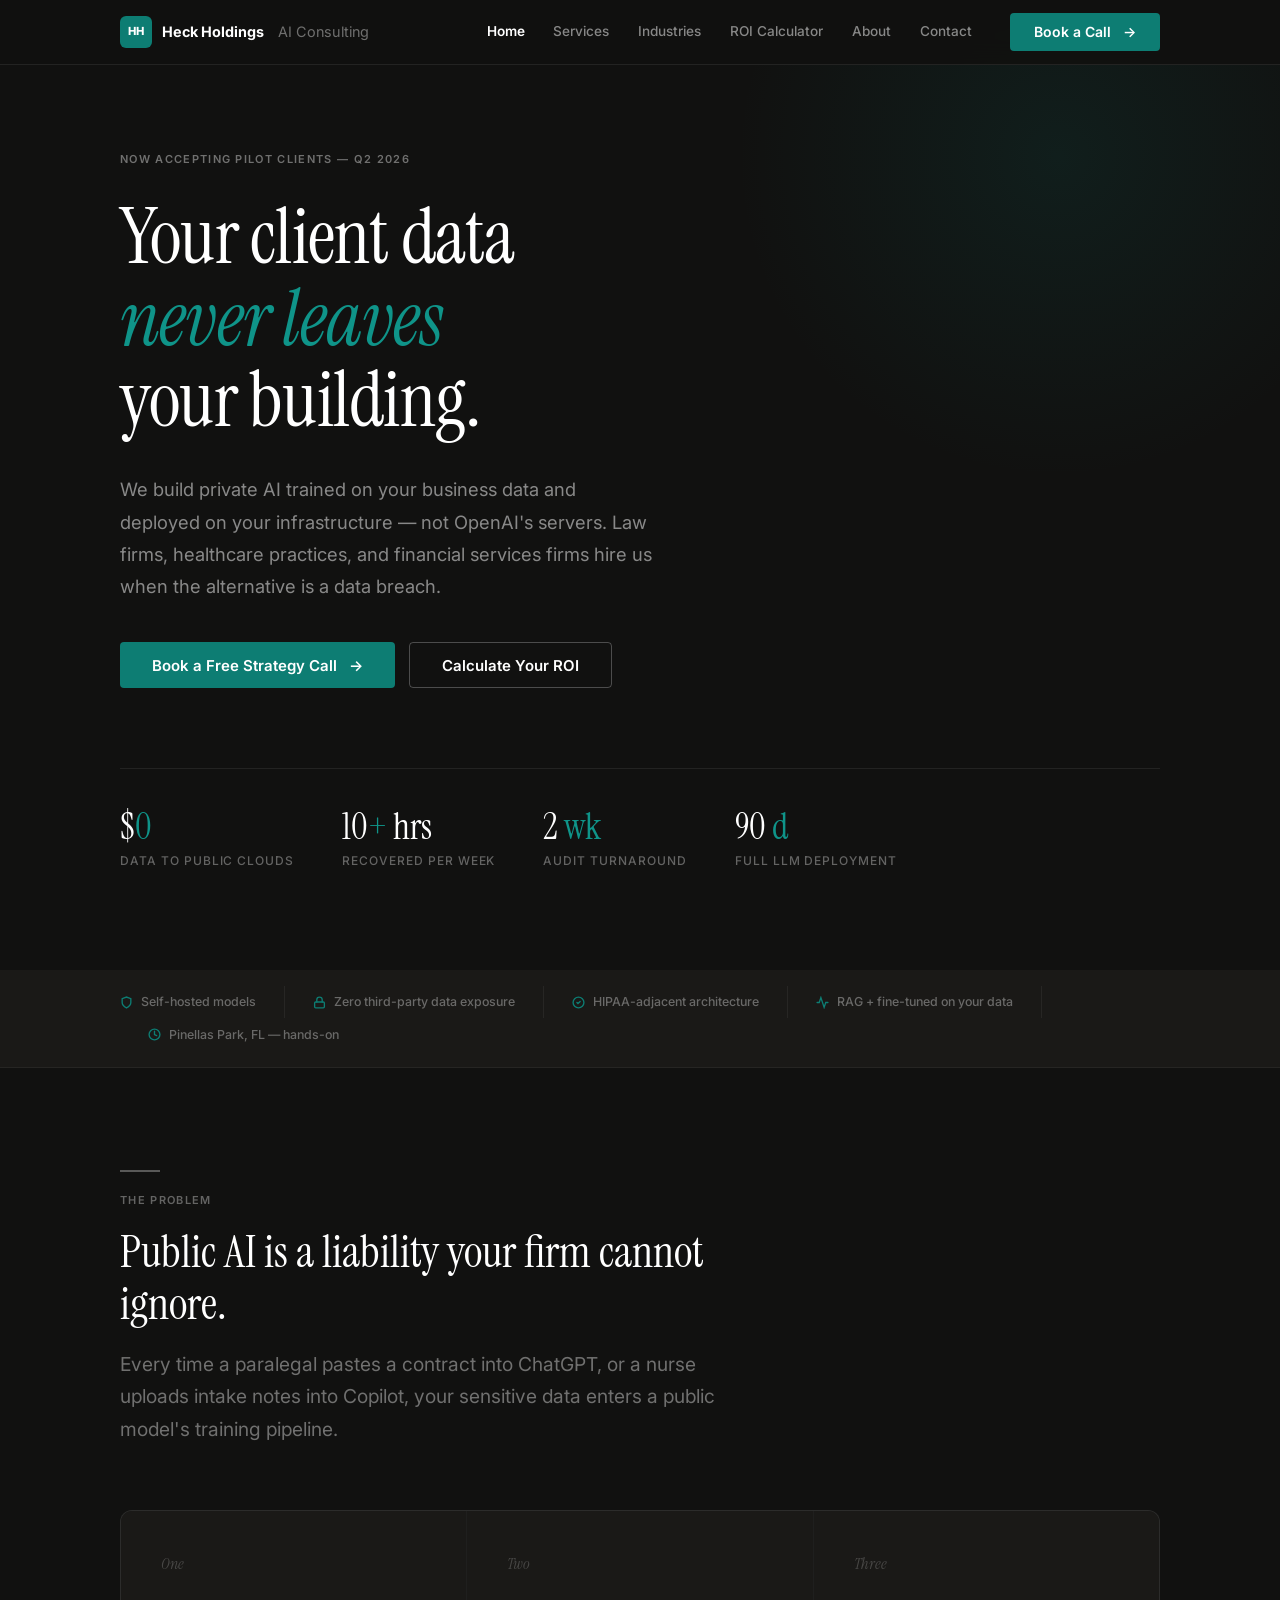
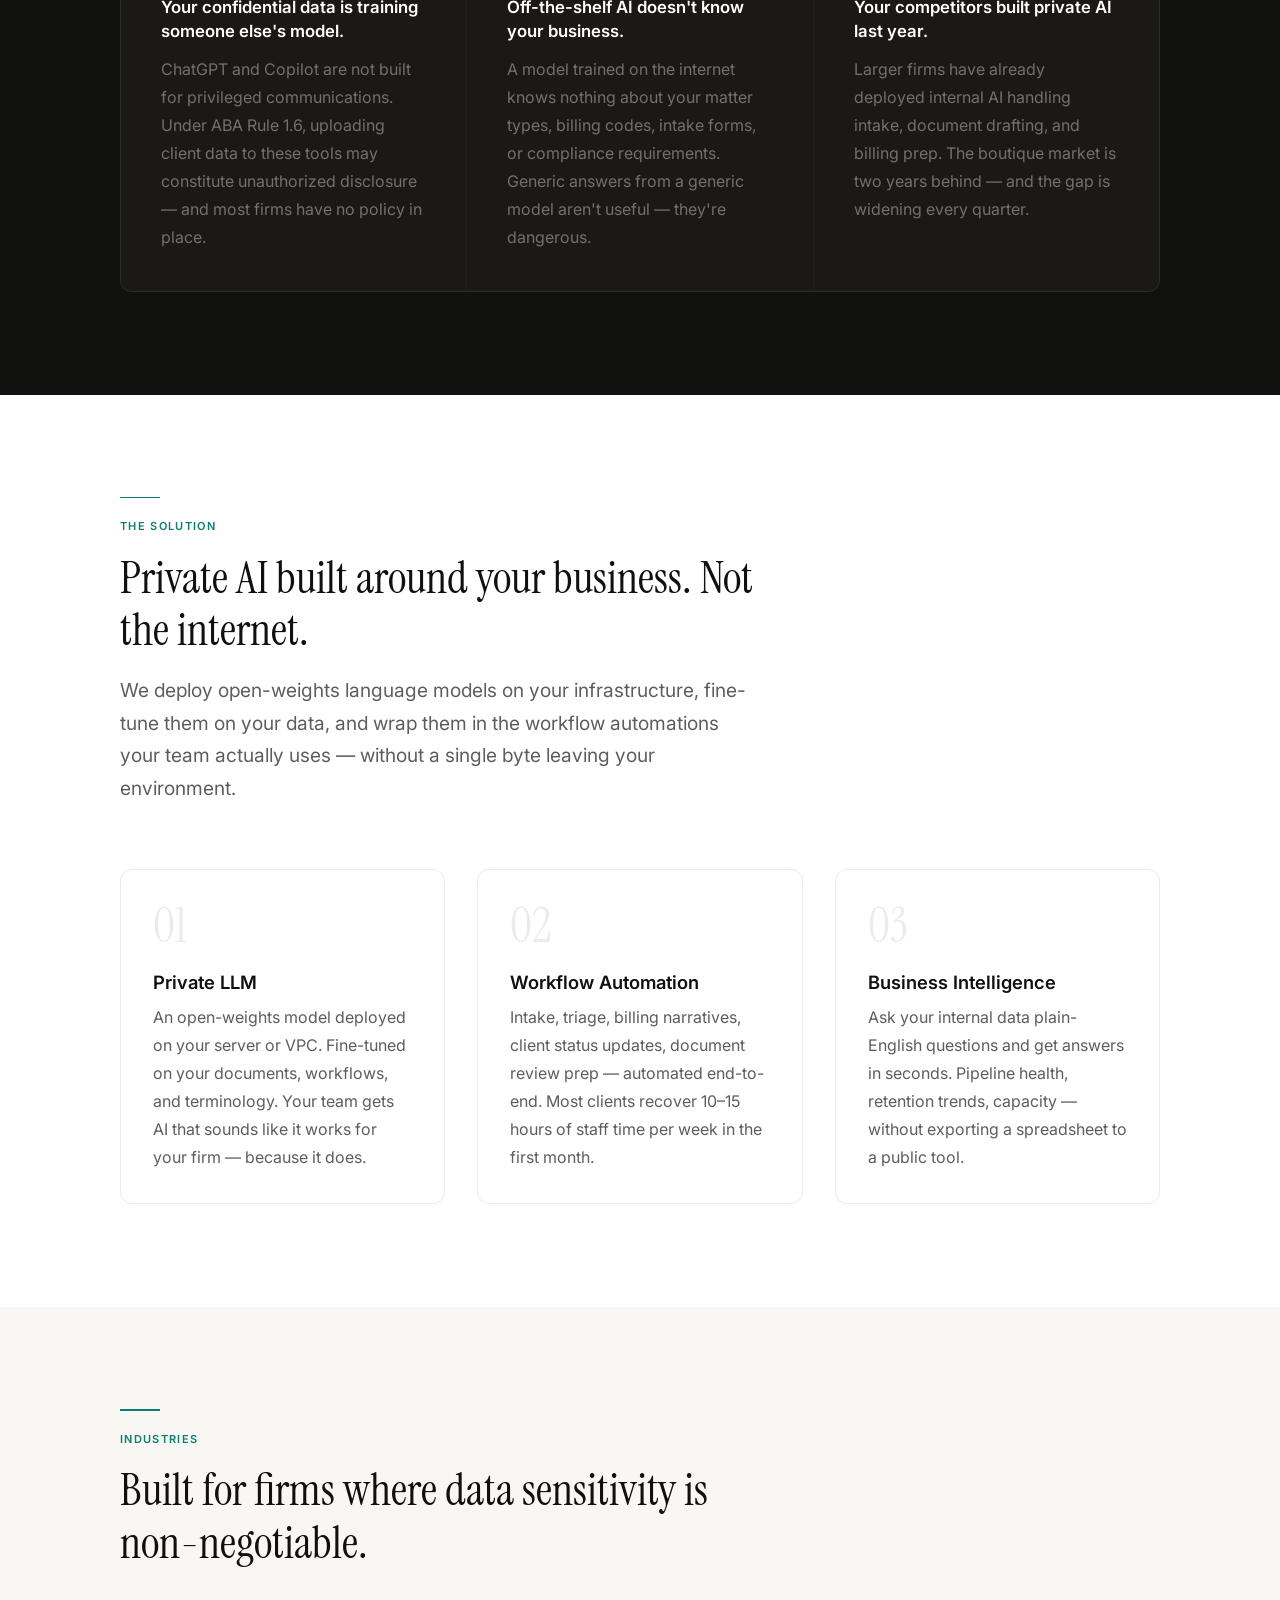
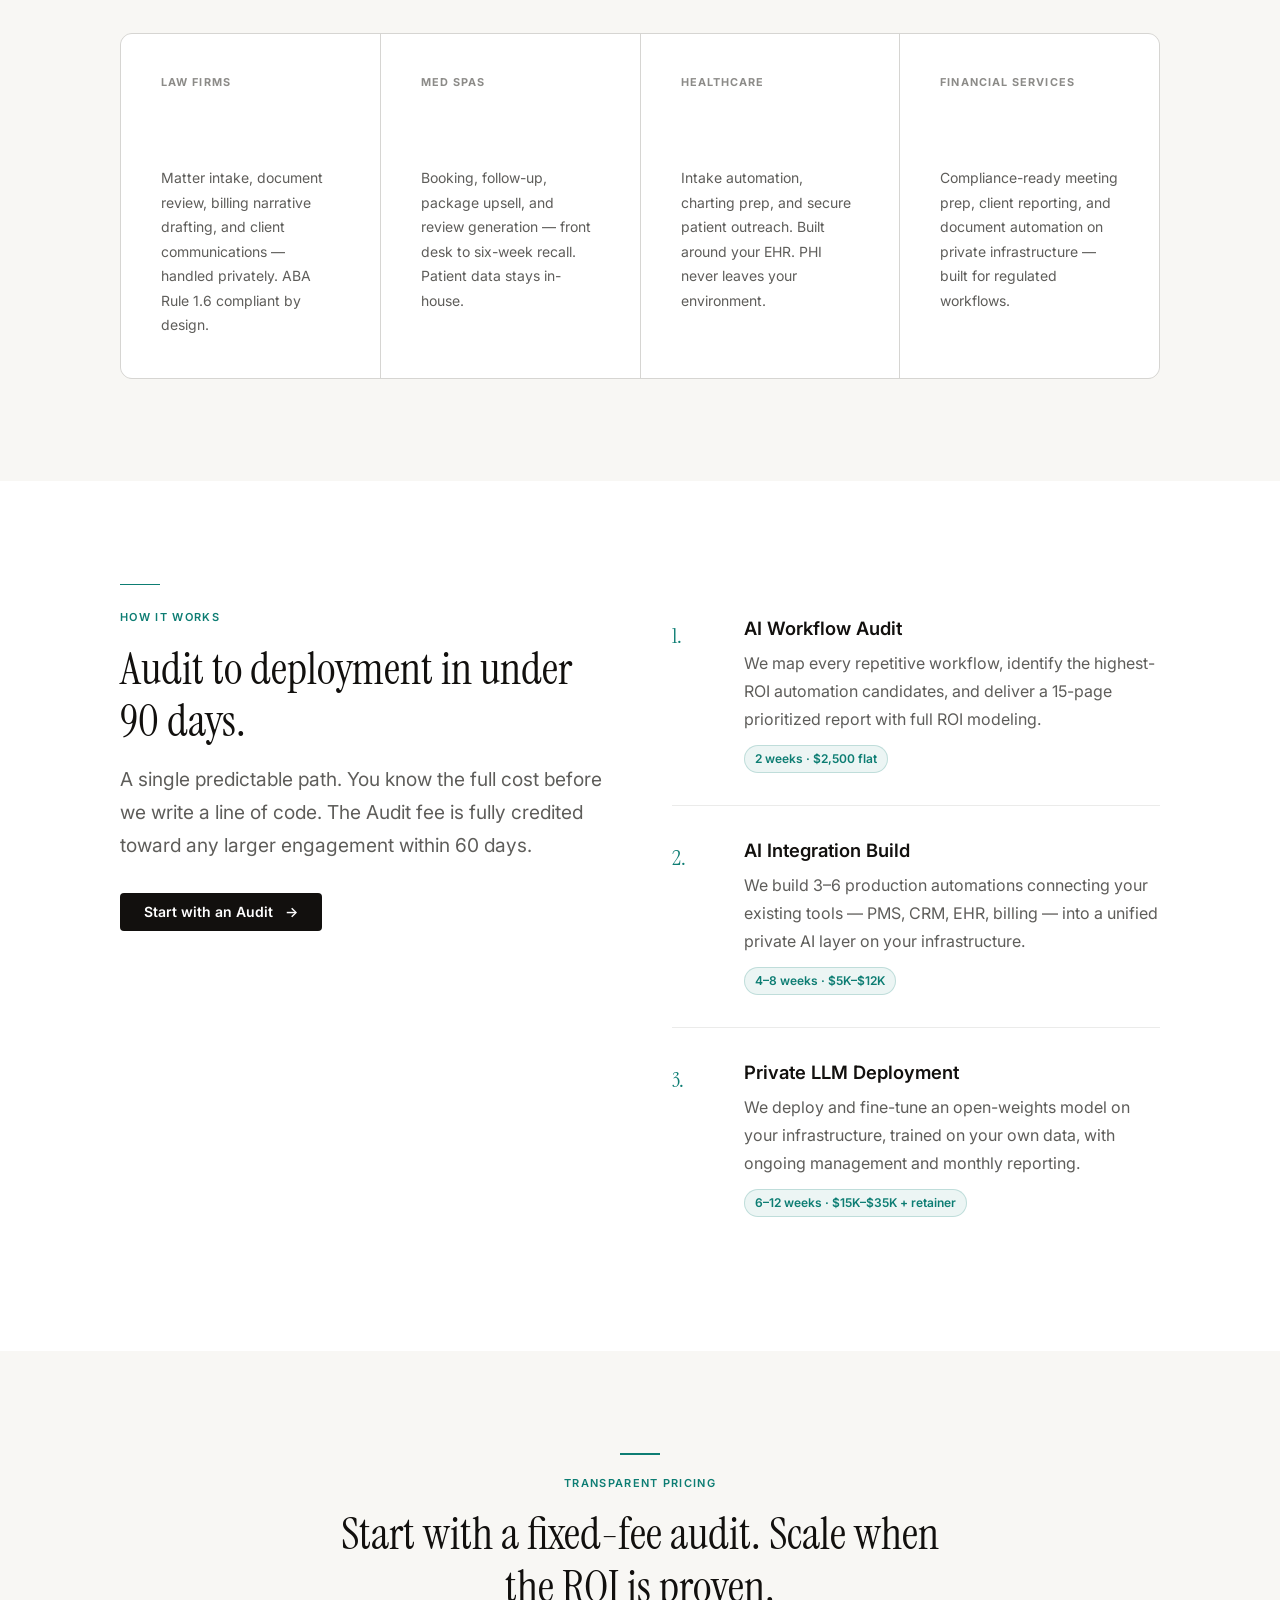
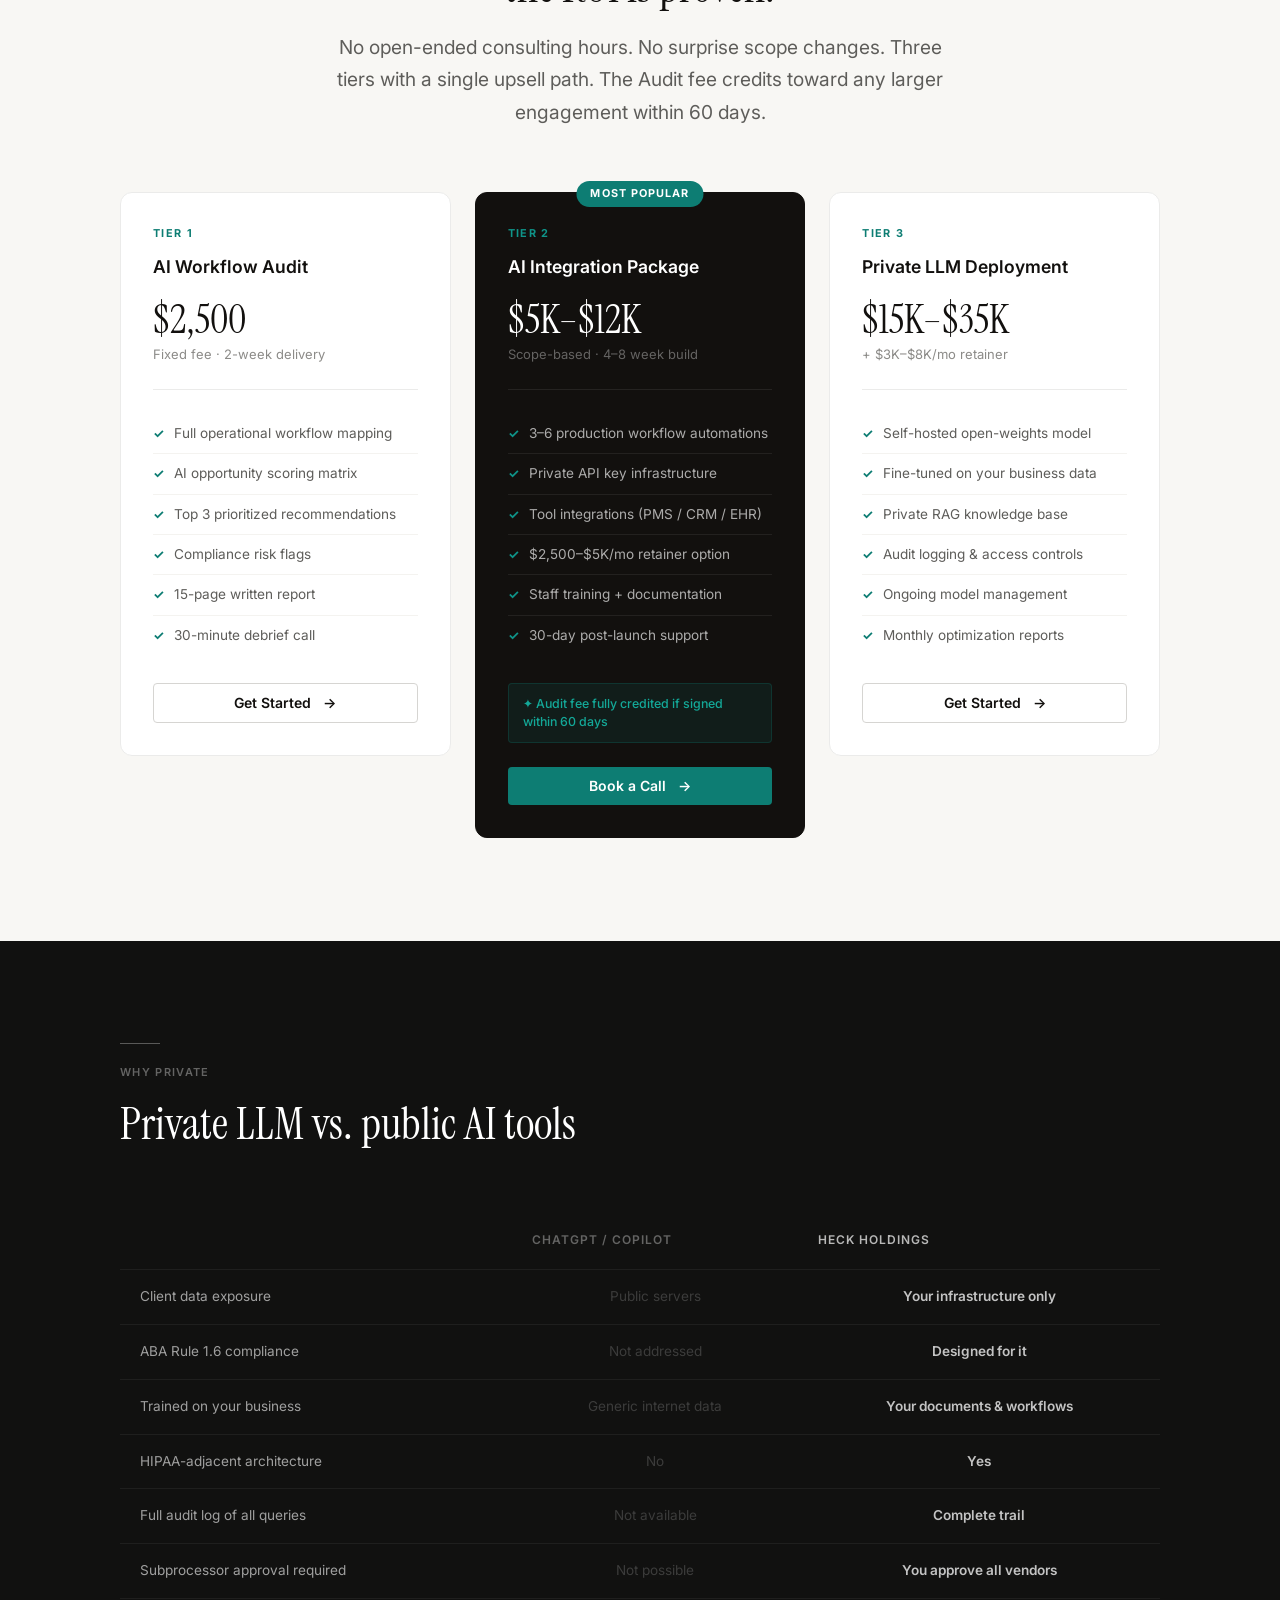
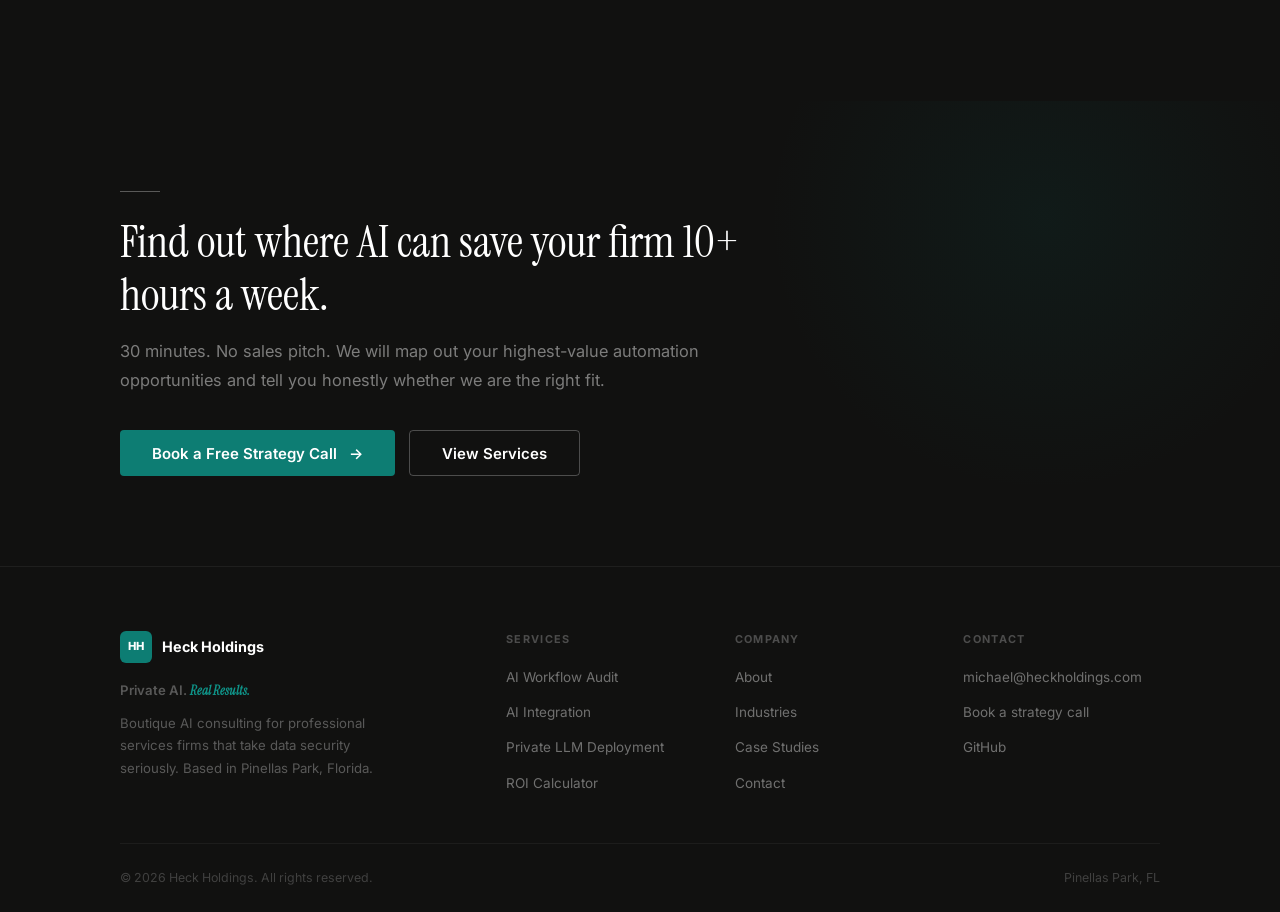
==== commit 8b0b048e: "Complete design overhaul: editorial serif + Inter, white base, single teal accent, no gimmicks" ====
--- a/index.html
+++ b/index.html
@@ -3,35 +3,34 @@
 <head>
   <meta charset="UTF-8" />
   <meta name="viewport" content="width=device-width, initial-scale=1.0" />
-  <title>Heck Holdings AI Consulting — Private AI for Professional Services</title>
-  <meta name="description" content="Private LLM and AI workflow automation for law firms, med spas, healthcare and financial services. Your data never touches a public cloud." />
+  <title>Heck Holdings AI Consulting — Private AI for Law Firms & Professional Services</title>
+  <meta name="description" content="Private LLM and AI workflow automation for law firms, healthcare, and financial services. Your data never touches a public cloud." />
   <link rel="preconnect" href="https://fonts.googleapis.com" />
   <link rel="preconnect" href="https://fonts.gstatic.com" crossorigin />
-  <link href="https://fonts.googleapis.com/css2?family=Inter:wght@300;400;500;600;700;800;900&family=JetBrains+Mono:wght@400;500&display=swap" rel="stylesheet" />
+  <link href="https://fonts.googleapis.com/css2?family=Inter:wght@400;500;600;700&family=Instrument+Serif:ital@0;1&display=swap" rel="stylesheet" />
   <link rel="stylesheet" href="styles.css" />
-  <link rel="icon" href="data:image/svg+xml,%3Csvg xmlns='http://www.w3.org/2000/svg' viewBox='0 0 32 32'%3E%3Crect width='32' height='32' rx='6' fill='%230d9488'/%3E%3Ctext x='50%25' y='55%25' text-anchor='middle' dominant-baseline='middle' font-family='Inter,sans-serif' font-size='13' font-weight='800' fill='white'%3EHH%3C/text%3E%3C/svg%3E" />
+  <link rel="icon" href="data:image/svg+xml,%3Csvg xmlns='http://www.w3.org/2000/svg' viewBox='0 0 32 32'%3E%3Crect width='32' height='32' rx='6' fill='%230d7d73'/%3E%3Ctext x='50%25' y='55%25' text-anchor='middle' dominant-baseline='middle' font-family='Inter,sans-serif' font-size='12' font-weight='700' fill='white'%3EHH%3C/text%3E%3C/svg%3E" />
 </head>
 <body>
 
-<!-- ═══════════════════════════════ HEADER ═══ -->
-<header class="header" id="header">
+<header class="header on-dark" id="header">
   <div class="wrap">
     <nav class="nav">
       <a href="index.html" class="brand">
         <span class="brand-mark">HH</span>
-        <span class="brand-name">Heck Holdings <span>AI Consulting</span></span>
+        Heck Holdings <span class="brand-sub">&nbsp;AI Consulting</span>
       </a>
       <div class="nav-links">
         <a href="index.html" class="nav-link active">Home</a>
         <a href="services.html" class="nav-link">Services</a>
         <a href="industries.html" class="nav-link">Industries</a>
-        <a href="portfolio.html" class="nav-link">Case Studies</a>
+        <a href="roi-calculator.html" class="nav-link">ROI Calculator</a>
         <a href="about.html" class="nav-link">About</a>
         <a href="contact.html" class="nav-link">Contact</a>
       </div>
-      <a href="contact.html" class="btn btn-primary nav-cta btn-arrow">Book a Call</a>
+      <a href="https://calendly.com/michaelheckert-heckholdings/automation-setup" target="_blank" rel="noopener" class="btn btn-teal nav-cta btn-arrow">Book a Call</a>
       <button class="nav-toggle" aria-label="Toggle menu" aria-expanded="false">
-        <svg width="22" height="22" viewBox="0 0 24 24" fill="none" stroke="currentColor" stroke-width="2" stroke-linecap="round"><line x1="3" y1="6" x2="21" y2="6"/><line x1="3" y1="12" x2="21" y2="12"/><line x1="3" y1="18" x2="21" y2="18"/></svg>
+        <svg width="20" height="20" viewBox="0 0 24 24" fill="none" stroke="currentColor" stroke-width="2" stroke-linecap="round"><line x1="3" y1="6" x2="21" y2="6"/><line x1="3" y1="12" x2="21" y2="12"/><line x1="3" y1="18" x2="21" y2="18"/></svg>
       </button>
     </nav>
   </div>
@@ -39,221 +38,210 @@
     <a href="index.html" class="nav-link">Home</a>
     <a href="services.html" class="nav-link">Services</a>
     <a href="industries.html" class="nav-link">Industries</a>
-    <a href="portfolio.html" class="nav-link">Case Studies</a>
+    <a href="roi-calculator.html" class="nav-link">ROI Calculator</a>
     <a href="about.html" class="nav-link">About</a>
     <a href="contact.html" class="nav-link">Contact</a>
-    <a href="contact.html" class="btn btn-primary" style="margin-top:.5rem;align-self:flex-start">Book a Call</a>
+    <a href="https://calendly.com/michaelheckert-heckholdings/automation-setup" target="_blank" rel="noopener" class="btn btn-teal">Book a Call</a>
   </div>
 </header>
 
 <main>
 
-<!-- ═══════════════════════════════ HERO ═══ -->
+<!-- ── HERO ── -->
 <section class="hero">
-  <div class="hero-mesh" aria-hidden="true"></div>
-  <div class="hero-grid" aria-hidden="true"></div>
   <div class="wrap hero-inner">
 
-    <div class="hero-badge">
-      <span class="hero-badge-dot"></span>
-      Now accepting pilot clients — Q2 2026
-    </div>
-
-    <h1 class="fade-up delay-100">
+    <p class="label label-dark" style="margin-bottom:1.75rem">Now accepting pilot clients — Q2 2026</p>
+
+    <h1>
       Your client data<br>
       <em>never leaves</em><br>
       your building.
     </h1>
 
-    <p class="hero-sub fade-up delay-200">
-      We build private AI systems trained on your business data — deployed on your infrastructure, not OpenAI's servers. Boutique law firms, healthcare practices, and financial services firms use us when the alternative is a data breach.
+    <p class="hero-sub">
+      We build private AI trained on your business data and deployed on your infrastructure — not OpenAI's servers. Law firms, healthcare practices, and financial services firms hire us when the alternative is a data breach.
     </p>
 
-    <div class="hero-actions fade-up delay-300">
-      <a href="contact.html" class="btn btn-primary btn-lg btn-arrow">Book a Free Strategy Call</a>
-      <a href="roi-calculator.html" class="btn btn-ghost-light btn-lg">Calculate Your ROI →</a>
-    </div>
-
-    <div class="hero-stats fade-up delay-400">
+    <div class="hero-actions">
+      <a href="https://calendly.com/michaelheckert-heckholdings/automation-setup" target="_blank" rel="noopener" class="btn btn-teal btn-lg btn-arrow">Book a Free Strategy Call</a>
+      <a href="roi-calculator.html" class="btn btn-outline-white btn-lg">Calculate Your ROI</a>
+    </div>
+
+    <div class="hero-stats">
       <div class="hero-stat">
-        <div class="stat-val">$0</div>
+        <div class="stat-val">$<em>0</em></div>
         <div class="stat-label">Data to public clouds</div>
       </div>
       <div class="hero-stat">
-        <div class="stat-val">10<span>+</span></div>
-        <div class="stat-label">Hours saved per week</div>
+        <div class="stat-val">10<em>+</em> hrs</div>
+        <div class="stat-label">Recovered per week</div>
       </div>
       <div class="hero-stat">
-        <div class="stat-val">2<span>wk</span></div>
+        <div class="stat-val">2 <em>wk</em></div>
         <div class="stat-label">Audit turnaround</div>
       </div>
       <div class="hero-stat">
-        <div class="stat-val">90<span>d</span></div>
-        <div class="stat-label">Full deployment</div>
-      </div>
-    </div>
-
-  </div>
-</section>
-
-<!-- ═══════════════════════════════ TRUST BAR ═══ -->
+        <div class="stat-val">90 <em>d</em></div>
+        <div class="stat-label">Full LLM deployment</div>
+      </div>
+    </div>
+
+  </div>
+</section>
+
+<!-- ── TRUST BAR ── -->
 <div class="trustbar">
   <div class="wrap">
     <div class="trustbar-inner">
       <div class="trust-item">
-        <svg width="15" height="15" viewBox="0 0 24 24" fill="none" stroke="currentColor" stroke-width="2.5" stroke-linecap="round"><path d="M12 22s8-4 8-10V5l-8-3-8 3v7c0 6 8 10 8 10z"/></svg>
+        <svg width="13" height="13" viewBox="0 0 24 24" fill="none" stroke="currentColor" stroke-width="2.5" stroke-linecap="round"><path d="M12 22s8-4 8-10V5l-8-3-8 3v7c0 6 8 10 8 10z"/></svg>
         Self-hosted models
       </div>
       <div class="trust-item">
-        <svg width="15" height="15" viewBox="0 0 24 24" fill="none" stroke="currentColor" stroke-width="2.5" stroke-linecap="round"><rect x="3" y="11" width="18" height="11" rx="2"/><path d="M7 11V7a5 5 0 0 1 10 0v4"/></svg>
+        <svg width="13" height="13" viewBox="0 0 24 24" fill="none" stroke="currentColor" stroke-width="2.5" stroke-linecap="round"><rect x="3" y="11" width="18" height="11" rx="2"/><path d="M7 11V7a5 5 0 0 1 10 0v4"/></svg>
         Zero third-party data exposure
       </div>
       <div class="trust-item">
-        <svg width="15" height="15" viewBox="0 0 24 24" fill="none" stroke="currentColor" stroke-width="2.5" stroke-linecap="round"><path d="M9 12l2 2 4-4"/><circle cx="12" cy="12" r="10"/></svg>
+        <svg width="13" height="13" viewBox="0 0 24 24" fill="none" stroke="currentColor" stroke-width="2.5" stroke-linecap="round"><path d="M9 12l2 2 4-4"/><circle cx="12" cy="12" r="10"/></svg>
         HIPAA-adjacent architecture
       </div>
       <div class="trust-item">
-        <svg width="15" height="15" viewBox="0 0 24 24" fill="none" stroke="currentColor" stroke-width="2.5" stroke-linecap="round"><polyline points="22 12 18 12 15 21 9 3 6 12 2 12"/></svg>
+        <svg width="13" height="13" viewBox="0 0 24 24" fill="none" stroke="currentColor" stroke-width="2.5" stroke-linecap="round"><polyline points="22 12 18 12 15 21 9 3 6 12 2 12"/></svg>
         RAG + fine-tuned on your data
       </div>
       <div class="trust-item">
-        <svg width="15" height="15" viewBox="0 0 24 24" fill="none" stroke="currentColor" stroke-width="2.5" stroke-linecap="round"><circle cx="12" cy="12" r="10"/><polyline points="12 6 12 12 16 14"/></svg>
-        Pinellas Park, FL — hands-on delivery
+        <svg width="13" height="13" viewBox="0 0 24 24" fill="none" stroke="currentColor" stroke-width="2.5" stroke-linecap="round"><circle cx="12" cy="12" r="10"/><polyline points="12 6 12 12 16 14"/></svg>
+        Pinellas Park, FL — hands-on
       </div>
     </div>
   </div>
 </div>
 
-<!-- ═══════════════════════════════ THE PROBLEM ═══ -->
-<section class="section section-darker">
+<!-- ── PROBLEM ── -->
+<section class="section section-dark">
   <div class="wrap">
     <div class="section-head reveal">
-      <span class="eyebrow">The Problem</span>
-      <h2>Public AI is a liability your firm can't afford to ignore.</h2>
-      <p>Every time a paralegal pastes a contract into ChatGPT, or a nurse uploads intake notes into Copilot, your sensitive data enters a public model's training pipeline. Most teams don't know it's happening.</p>
-    </div>
-    <div class="problem-grid">
-      <div class="problem-cell reveal">
-        <span class="problem-num">01 / Exposure</span>
+      <div class="rule rule-white"></div>
+      <span class="label label-dark" style="margin-bottom:1rem;display:block">The Problem</span>
+      <h2>Public AI is a liability your firm cannot ignore.</h2>
+      <p class="lead" style="color:rgba(255,255,255,.4);margin-top:1rem">Every time a paralegal pastes a contract into ChatGPT, or a nurse uploads intake notes into Copilot, your sensitive data enters a public model's training pipeline.</p>
+    </div>
+    <div class="problem-row reveal">
+      <div class="problem-cell">
+        <span class="problem-num">One</span>
         <h3>Your confidential data is training someone else's model.</h3>
-        <p style="color:rgba(255,255,255,.45)">ChatGPT, Copilot, and Gemini are not built for privileged communications. Under ABA Rule 1.6, uploading client data to these tools may constitute unauthorized disclosure — and most firms have no policy in place.</p>
-      </div>
-      <div class="problem-cell reveal">
-        <span class="problem-num">02 / Generic</span>
+        <p style="color:rgba(255,255,255,.38)">ChatGPT and Copilot are not built for privileged communications. Under ABA Rule 1.6, uploading client data to these tools may constitute unauthorized disclosure — and most firms have no policy in place.</p>
+      </div>
+      <div class="problem-cell">
+        <span class="problem-num">Two</span>
         <h3>Off-the-shelf AI doesn't know your business.</h3>
-        <p style="color:rgba(255,255,255,.45)">A model trained on the internet knows nothing about your matter types, billing codes, patient intake forms, or compliance requirements. Generic answers from a generic model aren't useful — they're dangerous.</p>
-      </div>
-      <div class="problem-cell reveal">
-        <span class="problem-num">03 / Velocity</span>
+        <p style="color:rgba(255,255,255,.38)">A model trained on the internet knows nothing about your matter types, billing codes, intake forms, or compliance requirements. Generic answers from a generic model aren't useful — they're dangerous.</p>
+      </div>
+      <div class="problem-cell">
+        <span class="problem-num">Three</span>
         <h3>Your competitors built private AI last year.</h3>
-        <p style="color:rgba(255,255,255,.45)">Larger firms have already deployed internal AI that handles intake, document drafting, and billing prep. The boutique market is two years behind — and the gap is widening every quarter.</p>
-      </div>
-    </div>
-  </div>
-</section>
-
-<!-- ═══════════════════════════════ SOLUTION ═══ -->
-<section class="section section-light">
+        <p style="color:rgba(255,255,255,.38)">Larger firms have already deployed internal AI handling intake, document drafting, and billing prep. The boutique market is two years behind — and the gap is widening every quarter.</p>
+      </div>
+    </div>
+  </div>
+</section>
+
+<!-- ── SOLUTION ── -->
+<section class="section">
   <div class="wrap">
     <div class="section-head reveal">
-      <span class="eyebrow" style="color:var(--teal)">The Solution</span>
+      <div class="rule"></div>
+      <span class="label" style="margin-bottom:1rem;display:block">The Solution</span>
       <h2>Private AI built around your business. Not the internet.</h2>
-      <p>We deploy open-weights language models (Llama, Mistral) on your own infrastructure, fine-tune them on your data, and wrap them in the workflow automations your team actually uses — all without a single byte leaving your environment.</p>
-    </div>
-    <div class="grid grid-3">
+      <p class="lead" style="margin-top:1rem">We deploy open-weights language models on your infrastructure, fine-tune them on your data, and wrap them in the workflow automations your team actually uses — without a single byte leaving your environment.</p>
+    </div>
+    <div class="grid-3">
       <article class="card reveal">
-        <div class="card-icon">
-          <svg width="22" height="22" viewBox="0 0 24 24" fill="none" stroke="currentColor" stroke-width="2" stroke-linecap="round"><rect x="3" y="11" width="18" height="11" rx="2"/><path d="M7 11V7a5 5 0 0 1 10 0v4"/></svg>
-        </div>
+        <div class="card-number">01</div>
         <h3>Private LLM</h3>
-        <p>An open-weights model deployed on your server or VPC. Fine-tuned on your documents, workflows, and terminology. Your team gets AI that sounds like it works for your firm — because it does.</p>
+        <p style="margin-top:.5rem">An open-weights model deployed on your server or VPC. Fine-tuned on your documents, workflows, and terminology. Your team gets AI that sounds like it works for your firm — because it does.</p>
       </article>
       <article class="card reveal">
-        <div class="card-icon">
-          <svg width="22" height="22" viewBox="0 0 24 24" fill="none" stroke="currentColor" stroke-width="2" stroke-linecap="round"><polyline points="22 12 18 12 15 21 9 3 6 12 2 12"/></svg>
-        </div>
+        <div class="card-number">02</div>
         <h3>Workflow Automation</h3>
-        <p>Intake, triage, billing narratives, client status updates, document review prep — automated end-to-end. Most clients recover 10–15 hours of staff time per week in the first month.</p>
+        <p style="margin-top:.5rem">Intake, triage, billing narratives, client status updates, document review prep — automated end-to-end. Most clients recover 10–15 hours of staff time per week in the first month.</p>
       </article>
       <article class="card reveal">
-        <div class="card-icon">
-          <svg width="22" height="22" viewBox="0 0 24 24" fill="none" stroke="currentColor" stroke-width="2" stroke-linecap="round"><line x1="18" y1="20" x2="18" y2="10"/><line x1="12" y1="20" x2="12" y2="4"/><line x1="6" y1="20" x2="6" y2="14"/></svg>
-        </div>
+        <div class="card-number">03</div>
         <h3>Business Intelligence</h3>
-        <p>Ask your internal data plain-English questions and get answers in seconds. Pipeline health, retention trends, capacity utilization — without exporting a spreadsheet to a public tool.</p>
-      </article>
-    </div>
-  </div>
-</section>
-
-<!-- ═══════════════════════════════ INDUSTRIES ═══ -->
-<section class="section section-dark">
+        <p style="margin-top:.5rem">Ask your internal data plain-English questions and get answers in seconds. Pipeline health, retention trends, capacity — without exporting a spreadsheet to a public tool.</p>
+      </article>
+    </div>
+  </div>
+</section>
+
+<!-- ── INDUSTRIES ── -->
+<section class="section section-gray">
   <div class="wrap">
     <div class="section-head reveal">
-      <span class="eyebrow">Industries</span>
-      <h2>Built for firms where data sensitivity isn't optional.</h2>
-    </div>
-    <div class="industry-grid">
-      <div class="industry-card reveal">
-        <div class="industry-icon">⚖️</div>
-        <span class="industry-tag">Law Firms</span>
+      <div class="rule"></div>
+      <span class="label" style="margin-bottom:1rem;display:block">Industries</span>
+      <h2>Built for firms where data sensitivity is non-negotiable.</h2>
+    </div>
+    <div class="industry-grid reveal" style="background:var(--gray-200);border-color:var(--gray-200)">
+      <div class="industry-card" style="background:var(--white)">
+        <span class="industry-tag" style="color:var(--gray-400)">Law Firms</span>
         <h3>Boutique Practices (10–50 Attorneys)</h3>
-        <p style="color:rgba(255,255,255,.45);font-size:.9rem">Matter intake, document review, billing narrative drafting, and client comms — handled privately, inside your environment. ABA Rule 1.6 compliant by design.</p>
-      </div>
-      <div class="industry-card reveal">
-        <div class="industry-icon">💉</div>
-        <span class="industry-tag">Med Spas</span>
+        <p style="color:var(--gray-500);font-size:.875rem">Matter intake, document review, billing narrative drafting, and client communications — handled privately. ABA Rule 1.6 compliant by design.</p>
+      </div>
+      <div class="industry-card" style="background:var(--white)">
+        <span class="industry-tag" style="color:var(--gray-400)">Med Spas</span>
         <h3>Multi-Location Aesthetics Practices</h3>
-        <p style="color:rgba(255,255,255,.45);font-size:.9rem">Booking, follow-up, package upsell, and review generation — front desk to six-week recall. HIPAA-adjacent systems that keep patient data in-house.</p>
-      </div>
-      <div class="industry-card reveal">
-        <div class="industry-icon">🏥</div>
-        <span class="industry-tag">Healthcare</span>
+        <p style="color:var(--gray-500);font-size:.875rem">Booking, follow-up, package upsell, and review generation — front desk to six-week recall. Patient data stays in-house.</p>
+      </div>
+      <div class="industry-card" style="background:var(--white)">
+        <span class="industry-tag" style="color:var(--gray-400)">Healthcare</span>
         <h3>Private Practices & Behavioral Health</h3>
-        <p style="color:rgba(255,255,255,.45);font-size:.9rem">Intake automation, charting prep, and secure patient outreach. Built around your EHR, not around it. PHI never leaves your environment.</p>
-      </div>
-      <div class="industry-card reveal">
-        <div class="industry-icon">📈</div>
-        <span class="industry-tag">Financial Services</span>
+        <p style="color:var(--gray-500);font-size:.875rem">Intake automation, charting prep, and secure patient outreach. Built around your EHR. PHI never leaves your environment.</p>
+      </div>
+      <div class="industry-card" style="background:var(--white)">
+        <span class="industry-tag" style="color:var(--gray-400)">Financial Services</span>
         <h3>RIAs, CPAs & Wealth Managers</h3>
-        <p style="color:rgba(255,255,255,.45);font-size:.9rem">Compliance-ready meeting prep, client reporting, and document automation on private infrastructure. Built for regulated workflows.</p>
-      </div>
-    </div>
-  </div>
-</section>
-
-<!-- ═══════════════════════════════ PROCESS ═══ -->
+        <p style="color:var(--gray-500);font-size:.875rem">Compliance-ready meeting prep, client reporting, and document automation on private infrastructure — built for regulated workflows.</p>
+      </div>
+    </div>
+  </div>
+</section>
+
+<!-- ── HOW IT WORKS ── -->
 <section class="section">
   <div class="wrap">
     <div class="how-it-works-grid">
-      <div class="section-head reveal" style="margin-bottom:0">
-        <span class="eyebrow">How It Works</span>
+      <div class="reveal" style="position:sticky;top:90px">
+        <div class="rule"></div>
+        <span class="label" style="margin-bottom:1rem;display:block">How It Works</span>
         <h2>Audit to deployment in under 90 days.</h2>
-        <p style="margin-top:1rem">A single, predictable path. You'll know the full cost and scope before we write a line of code. The Audit fee is fully credited toward Tier 2 or 3 if you move forward within 60 days.</p>
-        <a href="contact.html" class="btn btn-primary btn-arrow" style="margin-top:2rem">Start with an Audit</a>
-      </div>
-      <div class="steps reveal">
-        <div class="step">
-          <div class="step-num-wrap"><div class="step-num">01</div></div>
+        <p class="lead" style="margin-top:1rem">A single predictable path. You know the full cost before we write a line of code. The Audit fee is fully credited toward any larger engagement within 60 days.</p>
+        <a href="https://calendly.com/michaelheckert-heckholdings/automation-setup" target="_blank" rel="noopener" class="btn btn-primary btn-arrow" style="margin-top:2rem">Start with an Audit</a>
+      </div>
+      <div class="step-list reveal">
+        <div class="step-item">
+          <div class="step-n">1.</div>
           <div class="step-body">
             <h3>AI Workflow Audit</h3>
-            <p>We map every repetitive workflow, identify the highest-ROI automation candidates, and deliver a 15-page prioritized report.</p>
+            <p>We map every repetitive workflow, identify the highest-ROI automation candidates, and deliver a 15-page prioritized report with full ROI modeling.</p>
             <span class="step-tag">2 weeks · $2,500 flat</span>
           </div>
         </div>
-        <div class="step">
-          <div class="step-num-wrap"><div class="step-num">02</div></div>
+        <div class="step-item">
+          <div class="step-n">2.</div>
           <div class="step-body">
             <h3>AI Integration Build</h3>
-            <p>We build 3–6 production automations connecting your existing tools — PMS, CRM, EHR, billing — into a unified private AI layer.</p>
+            <p>We build 3–6 production automations connecting your existing tools — PMS, CRM, EHR, billing — into a unified private AI layer on your infrastructure.</p>
             <span class="step-tag">4–8 weeks · $5K–$12K</span>
           </div>
         </div>
-        <div class="step">
-          <div class="step-num-wrap"><div class="step-num">03</div></div>
+        <div class="step-item">
+          <div class="step-n">3.</div>
           <div class="step-body">
             <h3>Private LLM Deployment</h3>
-            <p>We deploy and fine-tune an open-weights model on your infrastructure, trained on your own data, with ongoing model management.</p>
+            <p>We deploy and fine-tune an open-weights model on your infrastructure, trained on your own data, with ongoing management and monthly reporting.</p>
             <span class="step-tag">6–12 weeks · $15K–$35K + retainer</span>
           </div>
         </div>
@@ -262,13 +250,14 @@
   </div>
 </section>
 
-<!-- ═══════════════════════════════ PRICING ═══ -->
-<section class="section section-light">
+<!-- ── PRICING ── -->
+<section class="section section-gray">
   <div class="wrap">
     <div class="section-head center reveal">
-      <span class="eyebrow" style="color:var(--teal)">Transparent Pricing</span>
+      <div class="rule" style="margin:0 auto 1.25rem"></div>
+      <span class="label" style="margin-bottom:1rem;display:block">Transparent Pricing</span>
       <h2>Start with a fixed-fee audit. Scale when the ROI is proven.</h2>
-      <p>No open-ended consulting hours. No surprise scope changes. Three clear tiers with a single upsell path — and the Audit fee credits toward any larger engagement within 60 days.</p>
+      <p class="lead" style="margin-top:1rem">No open-ended consulting hours. No surprise scope changes. Three tiers with a single upsell path. The Audit fee credits toward any larger engagement within 60 days.</p>
     </div>
     <div class="pricing-grid">
       <article class="price-card reveal">
@@ -285,9 +274,8 @@
           <li>15-page written report</li>
           <li>30-minute debrief call</li>
         </ul>
-        <a href="contact.html" class="btn btn-outline btn-arrow" style="width:100%;justify-content:center">Get Started</a>
-      </article>
-
+        <a href="https://calendly.com/michaelheckert-heckholdings/automation-setup" target="_blank" rel="noopener" class="btn btn-outline btn-arrow" style="width:100%;justify-content:center">Get Started</a>
+      </article>
       <article class="price-card featured reveal">
         <span class="price-badge">Most popular</span>
         <div class="price-tier">Tier 2</div>
@@ -304,9 +292,8 @@
           <li>30-day post-launch support</li>
         </ul>
         <div class="credit-note">✦ Audit fee fully credited if signed within 60 days</div>
-        <a href="contact.html" class="btn btn-primary btn-arrow" style="width:100%;justify-content:center">Book a Call</a>
-      </article>
-
+        <a href="https://calendly.com/michaelheckert-heckholdings/automation-setup" target="_blank" rel="noopener" class="btn btn-teal btn-arrow" style="width:100%;justify-content:center">Book a Call</a>
+      </article>
       <article class="price-card reveal">
         <div class="price-tier">Tier 3</div>
         <h3>Private LLM Deployment</h3>
@@ -321,17 +308,18 @@
           <li>Ongoing model management</li>
           <li>Monthly optimization reports</li>
         </ul>
-        <a href="contact.html" class="btn btn-outline btn-arrow" style="width:100%;justify-content:center">Get Started</a>
-      </article>
-    </div>
-  </div>
-</section>
-
-<!-- ═══════════════════════════════ vs PUBLIC AI TABLE ═══ -->
+        <a href="https://calendly.com/michaelheckert-heckholdings/automation-setup" target="_blank" rel="noopener" class="btn btn-outline btn-arrow" style="width:100%;justify-content:center">Get Started</a>
+      </article>
+    </div>
+  </div>
+</section>
+
+<!-- ── COMPARISON ── -->
 <section class="section section-dark">
   <div class="wrap">
-    <div class="section-head center reveal">
-      <span class="eyebrow">Why Private</span>
+    <div class="section-head reveal">
+      <div class="rule rule-white"></div>
+      <span class="label label-dark" style="margin-bottom:1rem;display:block">Why Private</span>
       <h2>Private LLM vs. public AI tools</h2>
     </div>
     <div class="compare-wrap reveal">
@@ -340,32 +328,32 @@
           <tr>
             <th></th>
             <th>ChatGPT / Copilot</th>
-            <th style="color:var(--teal-lt)">Heck Holdings Private LLM</th>
+            <th style="color:rgba(255,255,255,.7)">Heck Holdings</th>
           </tr>
         </thead>
         <tbody>
-          <tr><td>Client data exposure</td><td class="cross">Public servers</td><td class="check">Your infrastructure only</td></tr>
-          <tr><td>ABA Rule 1.6 compliance</td><td class="cross">Not addressed</td><td class="check">Designed for it</td></tr>
-          <tr><td>Trained on your business</td><td class="cross">Generic internet data</td><td class="check">Your documents & workflows</td></tr>
-          <tr><td>HIPAA-adjacent architecture</td><td class="cross">No</td><td class="check">Yes</td></tr>
-          <tr><td>Audit log of all queries</td><td class="cross">Not available</td><td class="check">Full audit trail</td></tr>
-          <tr><td>Subprocessor approval required</td><td class="cross">Not possible</td><td class="check">You approve all vendors</td></tr>
+          <tr><td>Client data exposure</td><td class="cross">Public servers</td><td class="check col-hh">Your infrastructure only</td></tr>
+          <tr><td>ABA Rule 1.6 compliance</td><td class="cross">Not addressed</td><td class="check col-hh">Designed for it</td></tr>
+          <tr><td>Trained on your business</td><td class="cross">Generic internet data</td><td class="check col-hh">Your documents & workflows</td></tr>
+          <tr><td>HIPAA-adjacent architecture</td><td class="cross">No</td><td class="check col-hh">Yes</td></tr>
+          <tr><td>Full audit log of all queries</td><td class="cross">Not available</td><td class="check col-hh">Complete trail</td></tr>
+          <tr><td>Subprocessor approval required</td><td class="cross">Not possible</td><td class="check col-hh">You approve all vendors</td></tr>
         </tbody>
       </table>
     </div>
   </div>
 </section>
 
-<!-- ═══════════════════════════════ CTA ═══ -->
-<section class="cta-section">
-  <div class="wrap">
-    <div class="cta-inner reveal">
-      <span class="eyebrow" style="justify-content:center">Get Started</span>
+<!-- ── CTA ── -->
+<section class="cta-band">
+  <div class="wrap">
+    <div class="cta-band-inner reveal">
+      <div class="rule rule-white"></div>
       <h2>Find out where AI can save your firm 10+ hours a week.</h2>
-      <p>30 minutes. No sales pitch. We'll map out your highest-value automation opportunities and tell you honestly whether we're the right fit — whether we work together or not.</p>
+      <p>30 minutes. No sales pitch. We will map out your highest-value automation opportunities and tell you honestly whether we are the right fit.</p>
       <div class="cta-actions">
-        <a href="contact.html" class="btn btn-primary btn-lg btn-arrow">Book a Free Strategy Call</a>
-        <a href="services.html" class="btn btn-ghost-light btn-lg">View Services</a>
+        <a href="https://calendly.com/michaelheckert-heckholdings/automation-setup" target="_blank" rel="noopener" class="btn btn-teal btn-lg btn-arrow">Book a Free Strategy Call</a>
+        <a href="services.html" class="btn btn-outline-white btn-lg">View Services</a>
       </div>
     </div>
   </div>
@@ -373,16 +361,12 @@
 
 </main>
 
-<!-- ═══════════════════════════════ FOOTER ═══ -->
 <footer class="footer">
   <div class="wrap">
     <div class="footer-grid">
       <div class="footer-brand">
-        <a href="index.html" class="brand" style="margin-bottom:.75rem;display:inline-flex">
-          <span class="brand-mark">HH</span>
-          <span class="brand-name" style="color:#fff">Heck Holdings <span>AI Consulting</span></span>
-        </a>
-        <p class="footer-tagline">Private AI. <span>Real Results.</span></p>
+        <a href="index.html" class="brand"><span class="brand-mark">HH</span><span style="color:#fff;font-weight:700">Heck Holdings</span></a>
+        <p class="footer-tagline">Private AI. <em>Real Results.</em></p>
         <p>Boutique AI consulting for professional services firms that take data security seriously. Based in Pinellas Park, Florida.</p>
       </div>
       <div class="footer-col">
@@ -391,6 +375,7 @@
           <li><a href="services.html#tier-1">AI Workflow Audit</a></li>
           <li><a href="services.html#tier-2">AI Integration</a></li>
           <li><a href="services.html#tier-3">Private LLM Deployment</a></li>
+          <li><a href="roi-calculator.html">ROI Calculator</a></li>
         </ul>
       </div>
       <div class="footer-col">
@@ -406,14 +391,14 @@
         <h4>Contact</h4>
         <ul>
           <li><a href="mailto:michael@heckholdings.com">michael@heckholdings.com</a></li>
-          <li><a href="contact.html">Book a strategy call</a></li>
+          <li><a href="https://calendly.com/michaelheckert-heckholdings/automation-setup" target="_blank" rel="noopener">Book a strategy call</a></li>
           <li><a href="https://github.com/ShopHeck" target="_blank" rel="noopener">GitHub</a></li>
         </ul>
       </div>
     </div>
     <div class="footer-bottom">
       <span>© <span id="yr">2026</span> Heck Holdings. All rights reserved.</span>
-      <span>Pinellas Park, FL · Private AI. Real Results.</span>
+      <span>Pinellas Park, FL</span>
     </div>
   </div>
 </footer>
--- a/styles.css
+++ b/styles.css
@@ -1,578 +1,542 @@
 /* =========================================================
    HECK HOLDINGS AI CONSULTING
-   Deep navy × teal. Precise. Authoritative. Premium.
+   Editorial · Authoritative · Restrained
+   Inspired by: McKinsey, Palantir, BCG
    ========================================================= */
 
-@import url('https://fonts.googleapis.com/css2?family=Inter:wght@300;400;500;600;700;800;900&family=JetBrains+Mono:wght@400;500&display=swap');
+@import url('https://fonts.googleapis.com/css2?family=Inter:wght@400;500;600;700&family=Instrument+Serif:ital@0;1&display=swap');
 
 /* ── Reset ─────────────────────────────────────────────── */
 *, *::before, *::after { box-sizing: border-box; margin: 0; padding: 0; }
 html { scroll-behavior: smooth; -webkit-text-size-adjust: 100%; }
-body {
-  font-family: 'Inter', system-ui, -apple-system, sans-serif;
-  background: #ffffff;
-  color: #0f172a;
-  line-height: 1.6;
-  overflow-x: hidden;
-}
 img, svg { display: block; max-width: 100%; }
 a { color: inherit; text-decoration: none; }
 ul { list-style: none; }
 button { cursor: pointer; border: none; background: none; font: inherit; }
 
-/* ── Design Tokens ─────────────────────────────────────── */
+/* ── Tokens ─────────────────────────────────────────────── */
 :root {
-  --navy-950: #050d1a;
-  --navy-900: #071120;
-  --navy-800: #0d1c35;
-  --navy-700: #12263f;
-  --navy-600: #1a3554;
-
-  --teal:     #0d9488;
-  --teal-lt:  #14b8a6;
-  --teal-dim: rgba(13,148,136,.15);
-  --teal-glow: rgba(13,148,136,.25);
-
-  --white:    #ffffff;
-  --slate-50: #f8fafc;
-  --slate-100:#f1f5f9;
-  --slate-200:#e2e8f0;
-  --slate-400:#94a3b8;
-  --slate-500:#64748b;
-  --slate-600:#475569;
-  --slate-900:#0f172a;
-
-  --radius-sm: 6px;
-  --radius:    12px;
-  --radius-lg: 20px;
-  --radius-xl: 28px;
-
-  --shadow-sm: 0 1px 3px rgba(0,0,0,.08), 0 1px 2px rgba(0,0,0,.05);
-  --shadow:    0 4px 16px rgba(0,0,0,.08), 0 1px 4px rgba(0,0,0,.04);
-  --shadow-lg: 0 20px 60px rgba(0,0,0,.12), 0 4px 16px rgba(0,0,0,.06);
-  --shadow-xl: 0 32px 80px rgba(0,0,0,.18);
-
-  --wrap: 1160px;
-  --gap: clamp(1rem, 3vw, 2rem);
-}
-
-/* ── Utility ───────────────────────────────────────────── */
+  /* Neutrals */
+  --white:      #ffffff;
+  --off-white:  #f8f7f4;
+  --gray-50:    #f4f3f0;
+  --gray-100:   #ebebea;
+  --gray-200:   #d6d5d2;
+  --gray-300:   #b8b7b4;
+  --gray-400:   #8c8b88;
+  --gray-500:   #5e5d5a;
+  --gray-600:   #3d3c3a;
+  --gray-900:   #1a1917;
+
+  /* Ink — very dark warm almost-black */
+  --ink:        #12100e;
+
+  /* Accent — one, and only one */
+  --teal:       #0d7d73;
+  --teal-lt:    #0f9489;
+  --teal-dim:   rgba(13,125,115,.08);
+  --teal-line:  rgba(13,125,115,.2);
+
+  /* Dark surface for nav/footer */
+  --dark:       #111110;
+  --dark-2:     #1a1917;
+  --dark-border: rgba(255,255,255,.08);
+
+  /* Spacing */
+  --wrap:       1120px;
+  --radius-sm:  4px;
+  --radius:     8px;
+  --radius-lg:  12px;
+
+  /* Shadow — minimal, never colored */
+  --shadow-sm:  0 1px 3px rgba(0,0,0,.06), 0 1px 2px rgba(0,0,0,.04);
+  --shadow:     0 4px 16px rgba(0,0,0,.07);
+  --shadow-lg:  0 16px 48px rgba(0,0,0,.10);
+}
+
+/* ── Base ────────────────────────────────────────────────── */
+body {
+  font-family: 'Inter', system-ui, -apple-system, sans-serif;
+  font-size: 16px;
+  line-height: 1.6;
+  color: var(--ink);
+  background: var(--white);
+  -webkit-font-smoothing: antialiased;
+  overflow-x: hidden;
+}
+
+/* ── Utility ─────────────────────────────────────────────── */
 .wrap { max-width: var(--wrap); margin: 0 auto; padding: 0 clamp(1.25rem, 4vw, 2.5rem); }
-
-/* ── Typography scale ──────────────────────────────────── */
-h1 { font-size: clamp(2.6rem, 2rem + 3.5vw, 5.5rem); font-weight: 800; line-height: 1.05; letter-spacing: -0.03em; }
-h2 { font-size: clamp(1.8rem, 1.4rem + 2vw, 3rem);   font-weight: 700; line-height: 1.15; letter-spacing: -0.02em; }
-h3 { font-size: clamp(1.1rem, 1rem + 0.5vw, 1.35rem); font-weight: 600; line-height: 1.3; }
-p  { font-size: clamp(0.95rem, 0.9rem + 0.25vw, 1.075rem); color: var(--slate-600); }
-
-.eyebrow {
-  display: inline-flex; align-items: center; gap: 8px;
-  font-size: 0.75rem; font-weight: 600; letter-spacing: 0.12em; text-transform: uppercase;
-  color: var(--teal); margin-bottom: 1rem;
-}
-.eyebrow::before { content: ''; width: 20px; height: 2px; background: var(--teal); border-radius: 2px; }
-.accent { color: var(--teal); }
-.mono { font-family: 'JetBrains Mono', monospace; }
-
-/* ── Buttons ───────────────────────────────────────────── */
+.sr-only { position: absolute; width: 1px; height: 1px; overflow: hidden; clip: rect(0,0,0,0); }
+
+/* ── Typography ──────────────────────────────────────────── */
+/* Serif display for hero/section headlines — authority */
+.serif { font-family: 'Instrument Serif', Georgia, serif; font-style: normal; }
+.serif-i { font-family: 'Instrument Serif', Georgia, serif; font-style: italic; }
+
+h1 {
+  font-family: 'Instrument Serif', Georgia, serif;
+  font-size: clamp(2.75rem, 2rem + 3.5vw, 5.5rem);
+  font-weight: 400;
+  line-height: 1.06;
+  letter-spacing: -0.01em;
+  color: var(--ink);
+}
+h2 {
+  font-family: 'Instrument Serif', Georgia, serif;
+  font-size: clamp(1.8rem, 1.4rem + 1.8vw, 2.9rem);
+  font-weight: 400;
+  line-height: 1.15;
+  color: var(--ink);
+}
+h3 {
+  font-family: 'Inter', sans-serif;
+  font-size: clamp(1rem, 0.95rem + 0.25vw, 1.15rem);
+  font-weight: 600;
+  line-height: 1.4;
+  color: var(--ink);
+}
+p {
+  font-size: clamp(0.9375rem, 0.9rem + 0.15vw, 1rem);
+  color: var(--gray-500);
+  line-height: 1.75;
+}
+.lead {
+  font-size: clamp(1.05rem, 1rem + 0.4vw, 1.2rem);
+  color: var(--gray-500);
+  line-height: 1.7;
+}
+
+.label {
+  font-size: 0.6875rem;
+  font-weight: 600;
+  letter-spacing: 0.12em;
+  text-transform: uppercase;
+  color: var(--teal);
+}
+.label-dark { color: rgba(255,255,255,.4); }
+
+/* Teal accent in headlines */
+.accent { color: var(--teal); font-style: italic; font-family: 'Instrument Serif', Georgia, serif; }
+
+/* ── Divider ─────────────────────────────────────────────── */
+.rule { width: 40px; height: 1.5px; background: var(--teal); margin-bottom: 1.5rem; }
+.rule-white { background: rgba(255,255,255,.3); }
+
+/* ── Buttons ─────────────────────────────────────────────── */
 .btn {
   display: inline-flex; align-items: center; gap: 8px;
-  padding: 0.75rem 1.6rem;
-  font-size: 0.9rem; font-weight: 600; line-height: 1;
+  font-size: 0.875rem; font-weight: 600; line-height: 1;
   border-radius: var(--radius-sm);
-  transition: all .2s ease;
+  transition: all 0.18s ease;
   white-space: nowrap;
+  padding: 0.75rem 1.5rem;
 }
 .btn-primary {
+  background: var(--ink); color: #fff;
+}
+.btn-primary:hover { background: var(--gray-900); }
+
+.btn-teal {
   background: var(--teal); color: #fff;
-  box-shadow: 0 0 0 0 var(--teal-glow);
-}
-.btn-primary:hover { background: var(--teal-lt); transform: translateY(-1px); box-shadow: 0 8px 24px var(--teal-glow); }
-.btn-primary:active { transform: translateY(0); }
+}
+.btn-teal:hover { background: var(--teal-lt); }
 
 .btn-outline {
-  background: transparent; color: var(--teal);
-  border: 1.5px solid var(--teal);
-}
-.btn-outline:hover { background: var(--teal-dim); }
-
-.btn-ghost-light {
-  background: rgba(255,255,255,.08); color: #fff;
-  border: 1.5px solid rgba(255,255,255,.18);
-  backdrop-filter: blur(4px);
-}
-.btn-ghost-light:hover { background: rgba(255,255,255,.14); border-color: rgba(255,255,255,.3); }
-
-.btn-arrow::after { content: '→'; transition: transform .2s; }
+  background: transparent; color: var(--ink);
+  border: 1.5px solid var(--gray-200);
+}
+.btn-outline:hover { border-color: var(--gray-400); }
+
+.btn-outline-white {
+  background: transparent; color: #fff;
+  border: 1.5px solid rgba(255,255,255,.25);
+}
+.btn-outline-white:hover { border-color: rgba(255,255,255,.5); background: rgba(255,255,255,.05); }
+
+.btn-lg { padding: 0.9rem 2rem; font-size: 0.9375rem; }
+
+/* Arrow icon */
+.btn-arrow::after { content: '→'; margin-left: 4px; transition: transform .18s; display: inline-block; }
 .btn-arrow:hover::after { transform: translateX(4px); }
 
-.btn-lg { padding: 1rem 2rem; font-size: 1rem; border-radius: var(--radius); }
-
-/* ── Header ────────────────────────────────────────────── */
+/* ── Header ──────────────────────────────────────────────── */
 .header {
   position: fixed; top: 0; left: 0; right: 0; z-index: 100;
-  transition: background .25s, box-shadow .25s, border-color .25s;
-  border-bottom: 1px solid transparent;
-}
-.header.scrolled {
-  background: rgba(5,13,26,.92);
-  backdrop-filter: blur(20px) saturate(180%);
-  border-bottom-color: rgba(255,255,255,.06);
-  box-shadow: 0 4px 32px rgba(0,0,0,.3);
+  background: rgba(255,255,255,.95);
+  backdrop-filter: blur(12px);
+  border-bottom: 1px solid var(--gray-100);
+  transition: border-color .2s;
+}
+.header.on-dark {
+  background: rgba(17,17,16,.92);
+  border-bottom-color: var(--dark-border);
 }
 .nav {
-  display: flex; align-items: center; gap: 2rem;
-  height: 68px;
-}
-.brand { display: flex; align-items: center; gap: 10px; flex-shrink: 0; }
+  display: flex; align-items: center;
+  height: 64px; gap: 0;
+}
+.brand {
+  display: flex; align-items: center; gap: 10px;
+  font-size: 0.9rem; font-weight: 700; color: var(--ink);
+  flex-shrink: 0; margin-right: auto;
+}
 .brand-mark {
-  width: 36px; height: 36px; border-radius: 8px;
-  background: linear-gradient(135deg, var(--teal), #059669);
+  width: 32px; height: 32px; border-radius: 6px;
+  background: var(--teal);
   display: flex; align-items: center; justify-content: center;
-  font-size: 0.75rem; font-weight: 800; color: #fff; letter-spacing: -0.05em;
-  box-shadow: 0 4px 12px rgba(13,148,136,.4);
-}
-.brand-name { font-size: 0.95rem; font-weight: 700; color: #fff; }
-.brand-name span { color: var(--slate-400); font-weight: 400; }
-
-.nav-links { display: flex; align-items: center; gap: 0.25rem; margin-left: auto; }
+  font-size: 0.7rem; font-weight: 800; color: #fff; letter-spacing: -0.04em;
+}
+.header.on-dark .brand { color: #fff; }
+.brand-sub { color: var(--gray-400); font-weight: 400; }
+.header.on-dark .brand-sub { color: rgba(255,255,255,.4); }
+
+.nav-links {
+  display: flex; align-items: center; gap: 0;
+  margin-right: 1.5rem;
+}
 .nav-link {
-  font-size: 0.875rem; font-weight: 500; color: rgba(255,255,255,.65);
-  padding: 0.4rem 0.8rem; border-radius: var(--radius-sm);
-  transition: color .15s, background .15s;
-}
-.nav-link:hover, .nav-link.active { color: #fff; background: rgba(255,255,255,.06); }
-
-.nav-cta { margin-left: 1rem; }
-.nav-toggle { display: none; color: #fff; padding: 4px; }
+  font-size: 0.85rem; font-weight: 500;
+  color: var(--gray-500);
+  padding: 0.4rem 0.9rem;
+  border-radius: var(--radius-sm);
+  transition: color .15s;
+}
+.nav-link:hover { color: var(--ink); }
+.nav-link.active { color: var(--ink); font-weight: 600; }
+.header.on-dark .nav-link { color: rgba(255,255,255,.5); }
+.header.on-dark .nav-link:hover, .header.on-dark .nav-link.active { color: #fff; }
+
+.nav-cta { flex-shrink: 0; }
+.nav-toggle { display: none; color: var(--ink); padding: 4px; }
+.header.on-dark .nav-toggle { color: #fff; }
 
 .mobile-menu {
-  display: none; flex-direction: column; gap: 4px;
+  display: none; flex-direction: column; gap: 2px;
   padding: 1rem 1.25rem 1.5rem;
-  background: var(--navy-900);
-  border-top: 1px solid rgba(255,255,255,.06);
+  background: #fff;
+  border-top: 1px solid var(--gray-100);
 }
 .mobile-menu.open { display: flex; }
-.mobile-menu .nav-link { color: rgba(255,255,255,.8); padding: 0.6rem 0.75rem; }
-.mobile-menu .btn { margin-top: 0.5rem; align-self: flex-start; }
-
-/* ── Hero ──────────────────────────────────────────────── */
+.mobile-menu .nav-link { color: var(--gray-600); padding: 0.6rem 0.5rem; }
+.mobile-menu .btn { margin-top: 0.75rem; align-self: flex-start; }
+
+/* ── Hero ────────────────────────────────────────────────── */
 .hero {
-  position: relative; overflow: hidden;
-  background: var(--navy-950);
-  padding: 140px 0 100px;
-  min-height: 100vh;
-  display: flex; flex-direction: column; justify-content: center;
-}
-
-/* Animated gradient mesh */
-.hero-mesh {
-  position: absolute; inset: 0; pointer-events: none;
-  background:
-    radial-gradient(ellipse 80% 60% at 60% 40%, rgba(13,148,136,.12) 0%, transparent 60%),
-    radial-gradient(ellipse 50% 40% at 20% 70%, rgba(13,148,136,.07) 0%, transparent 55%),
-    radial-gradient(ellipse 60% 80% at 90% 10%, rgba(5,150,105,.06) 0%, transparent 50%);
-}
-
-/* Dot grid */
-.hero-grid {
-  position: absolute; inset: 0; pointer-events: none;
-  background-image: radial-gradient(circle, rgba(255,255,255,.04) 1px, transparent 1px);
-  background-size: 40px 40px;
-  mask-image: radial-gradient(ellipse 80% 80% at 50% 50%, black 0%, transparent 100%);
-}
-
-/* Horizontal scan line */
+  background: var(--dark);
+  padding: 150px 0 100px;
+  position: relative;
+  overflow: hidden;
+}
+/* Single, subtle gradient — no stacking */
 .hero::before {
   content: '';
-  position: absolute; left: 0; right: 0; top: 42%; height: 1px;
-  background: linear-gradient(90deg, transparent 0%, rgba(13,148,136,.2) 30%, rgba(13,148,136,.5) 50%, rgba(13,148,136,.2) 70%, transparent 100%);
+  position: absolute;
+  top: -20%; right: -10%;
+  width: 700px; height: 700px;
+  background: radial-gradient(circle, rgba(13,125,115,.12) 0%, transparent 65%);
   pointer-events: none;
 }
-
-.hero-inner { position: relative; z-index: 2; }
-
-.hero-badge {
-  display: inline-flex; align-items: center; gap: 8px;
-  padding: 6px 14px 6px 8px;
-  background: rgba(13,148,136,.1); border: 1px solid rgba(13,148,136,.25);
-  border-radius: 100px; margin-bottom: 2.5rem;
-  font-size: 0.78rem; font-weight: 500; color: var(--teal-lt);
-}
-.hero-badge-dot {
-  width: 6px; height: 6px; border-radius: 50%;
-  background: var(--teal); box-shadow: 0 0 8px var(--teal);
-  animation: pulse-dot 2s ease-in-out infinite;
-}
-@keyframes pulse-dot { 0%,100% { opacity:1; transform: scale(1); } 50% { opacity:.5; transform: scale(.8); } }
-
-.hero h1 { color: #fff; margin-bottom: 1.75rem; }
-.hero h1 em { font-style: normal; color: var(--teal); }
+.hero-inner { position: relative; z-index: 1; }
+
+.hero h1 { color: #fff; max-width: 820px; }
+.hero h1 em { font-style: italic; color: var(--teal-lt); }
 
 .hero-sub {
-  font-size: clamp(1.05rem, 1rem + 0.4vw, 1.25rem);
-  color: rgba(255,255,255,.55);
-  max-width: 580px;
-  margin-bottom: 2.5rem;
-  line-height: 1.7;
-}
-
-.hero-actions { display: flex; flex-wrap: wrap; gap: 1rem; margin-bottom: 4rem; }
-
+  font-size: clamp(1rem, 0.95rem + 0.35vw, 1.15rem);
+  color: rgba(255,255,255,.5);
+  max-width: 540px;
+  margin: 2rem 0 2.5rem;
+  line-height: 1.75;
+}
+.hero-actions { display: flex; flex-wrap: wrap; gap: 0.875rem; margin-bottom: 5rem; }
+
+/* Stats row — clean, no glow */
 .hero-stats {
-  display: flex; flex-wrap: wrap; gap: 0;
-  border: 1px solid rgba(255,255,255,.07);
-  border-radius: var(--radius);
-  overflow: hidden;
-  max-width: 640px;
-  background: rgba(255,255,255,.025);
-  backdrop-filter: blur(8px);
-}
-.hero-stat {
-  flex: 1; min-width: 140px;
-  padding: 1.25rem 1.5rem;
-  border-right: 1px solid rgba(255,255,255,.07);
-}
-.hero-stat:last-child { border-right: none; }
+  display: flex; flex-wrap: wrap;
+  border-top: 1px solid rgba(255,255,255,.08);
+  padding-top: 2.5rem;
+  gap: 3rem;
+}
+.hero-stat {}
 .stat-val {
-  font-size: 1.6rem; font-weight: 800; color: #fff; line-height: 1;
-  margin-bottom: 0.3rem; letter-spacing: -0.03em;
-}
-.stat-val span { color: var(--teal); }
-.stat-label { font-size: 0.72rem; color: rgba(255,255,255,.4); text-transform: uppercase; letter-spacing: 0.08em; }
-
-/* ── Trust bar ─────────────────────────────────────────── */
+  font-family: 'Instrument Serif', Georgia, serif;
+  font-size: 2.25rem; font-weight: 400;
+  color: #fff; line-height: 1; margin-bottom: 0.35rem;
+}
+.stat-val em { font-style: normal; color: var(--teal-lt); }
+.stat-label { font-size: 0.75rem; color: rgba(255,255,255,.35); font-weight: 500; text-transform: uppercase; letter-spacing: 0.08em; }
+
+/* ── Trust bar ───────────────────────────────────────────── */
 .trustbar {
-  background: var(--navy-900);
-  border-top: 1px solid rgba(255,255,255,.05);
+  background: var(--dark-2);
   border-bottom: 1px solid rgba(255,255,255,.05);
-  padding: 1.1rem 0;
+  padding: 1rem 0;
 }
 .trustbar-inner {
-  display: flex; flex-wrap: wrap; align-items: center; justify-content: center; gap: 0;
+  display: flex; flex-wrap: wrap; align-items: center;
+  gap: 0; justify-content: flex-start;
 }
 .trust-item {
   display: flex; align-items: center; gap: 8px;
-  font-size: 0.8rem; font-weight: 500; color: rgba(255,255,255,.45);
+  font-size: 0.775rem; font-weight: 500;
+  color: rgba(255,255,255,.35);
   padding: 0.4rem 1.75rem;
-  border-right: 1px solid rgba(255,255,255,.07);
-}
+  border-right: 1px solid rgba(255,255,255,.06);
+}
+.trust-item:first-child { padding-left: 0; }
 .trust-item:last-child { border-right: none; }
 .trust-item svg { color: var(--teal); flex-shrink: 0; }
 
-/* ── Section base ──────────────────────────────────────── */
-.section { padding: clamp(4rem, 8vw, 8rem) 0; }
-.section-sm { padding: clamp(3rem, 6vw, 5rem) 0; }
-.section-dark { background: var(--navy-900); }
-.section-darker { background: var(--navy-950); }
-.section-light { background: var(--slate-50); }
-
-.section-head { margin-bottom: clamp(2.5rem, 5vw, 4.5rem); max-width: 680px; }
+/* ── Sections ────────────────────────────────────────────── */
+.section { padding: clamp(4.5rem, 8vw, 8rem) 0; }
+.section-sm { padding: clamp(3rem, 5vw, 5rem) 0; }
+.section-gray { background: var(--off-white); }
+.section-dark { background: var(--dark); }
+.section-ink { background: var(--ink); }
+
+/* Dark overrides */
+.section-dark h2, .section-dark h3, .section-ink h2, .section-ink h3 { color: #fff; }
+.section-dark p, .section-ink p { color: rgba(255,255,255,.45); }
+.section-dark .label { color: rgba(255,255,255,.35); }
+
+/* ── Section head ────────────────────────────────────────── */
+.section-head { margin-bottom: clamp(2.5rem, 5vw, 4.5rem); max-width: 640px; }
 .section-head.center { text-align: center; margin-left: auto; margin-right: auto; }
-.section-head p { margin-top: 1rem; font-size: 1.05rem; }
-
-/* Dark section type overrides */
-.section-dark h2, .section-dark h3, .section-darker h2, .section-darker h3 { color: #fff; }
-.section-dark p, .section-darker p { color: rgba(255,255,255,.55); }
-.section-dark .eyebrow { color: var(--teal-lt); }
-.section-darker .eyebrow { color: var(--teal-lt); }
-
-/* ── Grid ──────────────────────────────────────────────── */
-.grid { display: grid; gap: var(--gap); }
-.grid-2 { grid-template-columns: repeat(auto-fit, minmax(min(100%,480px),1fr)); }
-.grid-3 { grid-template-columns: repeat(auto-fit, minmax(min(100%,300px),1fr)); }
-.grid-4 { grid-template-columns: repeat(auto-fit, minmax(min(100%,240px),1fr)); }
-
-/* ── Cards ─────────────────────────────────────────────── */
+.section-head .rule { margin-bottom: 1.25rem; }
+.section-head h2 { margin-bottom: 1.1rem; }
+
+/* ── Grid ────────────────────────────────────────────────── */
+.grid-2 { display: grid; grid-template-columns: repeat(auto-fit, minmax(min(100%,440px),1fr)); gap: clamp(1.5rem,3vw,2.5rem); }
+.grid-3 { display: grid; grid-template-columns: repeat(auto-fit, minmax(min(100%,300px),1fr)); gap: clamp(1.5rem,3vw,2rem); }
+.grid-4 { display: grid; grid-template-columns: repeat(auto-fit, minmax(min(100%,220px),1fr)); gap: clamp(1rem,2vw,1.5rem); }
+
+/* ── Cards ───────────────────────────────────────────────── */
 .card {
-  background: #fff; border: 1px solid var(--slate-200);
-  border-radius: var(--radius-lg); padding: 2rem;
-  box-shadow: var(--shadow-sm);
-  transition: transform .2s, box-shadow .2s, border-color .2s;
-}
-.card:hover { transform: translateY(-4px); box-shadow: var(--shadow-lg); border-color: var(--slate-200); }
-
-.card-dark {
-  background: var(--navy-800); border: 1px solid rgba(255,255,255,.07);
-  border-radius: var(--radius-lg); padding: 2rem;
-  transition: transform .2s, border-color .2s;
-}
-.card-dark:hover { transform: translateY(-4px); border-color: rgba(13,148,136,.3); }
-
-.card-icon {
-  width: 48px; height: 48px; border-radius: var(--radius);
-  background: var(--teal-dim); border: 1px solid rgba(13,148,136,.2);
-  display: flex; align-items: center; justify-content: center;
-  margin-bottom: 1.25rem; color: var(--teal);
-}
-.card-icon-dark {
-  width: 48px; height: 48px; border-radius: var(--radius);
-  background: rgba(13,148,136,.1); border: 1px solid rgba(13,148,136,.2);
-  display: flex; align-items: center; justify-content: center;
-  margin-bottom: 1.25rem; color: var(--teal-lt);
-}
-
-.card h3 { margin-bottom: 0.6rem; }
-.card-dark h3 { color: #fff; margin-bottom: 0.6rem; }
-
-/* ── Problem section ───────────────────────────────────── */
-.problem-grid { display: grid; grid-template-columns: repeat(auto-fit, minmax(min(100%,300px),1fr)); gap: 1.5px; background: rgba(255,255,255,.05); border-radius: var(--radius-lg); overflow: hidden; border: 1px solid rgba(255,255,255,.05); }
+  background: var(--white);
+  border: 1px solid var(--gray-100);
+  border-radius: var(--radius-lg);
+  padding: clamp(1.5rem, 3vw, 2rem);
+  transition: box-shadow .2s, border-color .2s;
+}
+.card:hover { box-shadow: var(--shadow-lg); border-color: var(--gray-200); }
+
+.card-number {
+  font-family: 'Instrument Serif', Georgia, serif;
+  font-size: 3rem; font-weight: 400;
+  color: var(--gray-100); line-height: 1;
+  margin-bottom: 1.25rem;
+}
+
+/* ── How It Works grid ───────────────────────────────────── */
+.how-it-works-grid {
+  display: grid; grid-template-columns: 1fr 1fr;
+  gap: 4rem; align-items: start;
+}
+
+/* ── Step list ───────────────────────────────────────────── */
+.step-list { display: flex; flex-direction: column; gap: 0; }
+.step-item {
+  display: grid; grid-template-columns: 48px 1fr;
+  gap: 1.5rem; padding: 2rem 0;
+  border-bottom: 1px solid var(--gray-100);
+}
+.step-item:last-child { border-bottom: none; }
+.step-n {
+  font-family: 'Instrument Serif', Georgia, serif;
+  font-size: 1.4rem; color: var(--teal);
+  font-weight: 400; padding-top: 2px;
+}
+.step-body h3 { margin-bottom: 0.5rem; }
+.step-tag {
+  display: inline-flex; align-items: center;
+  margin-top: 0.75rem;
+  font-size: 0.75rem; font-weight: 600;
+  color: var(--teal); background: var(--teal-dim);
+  border: 1px solid var(--teal-line);
+  padding: 3px 10px; border-radius: 100px;
+}
+
+/* ── Problem section ─────────────────────────────────────── */
+.problem-row {
+  display: grid; grid-template-columns: repeat(auto-fit, minmax(min(100%,300px),1fr));
+  gap: 1px; background: rgba(255,255,255,.06); overflow: hidden;
+  border: 1px solid rgba(255,255,255,.06); border-radius: var(--radius-lg);
+}
 .problem-cell {
-  padding: 2.5rem 2rem;
-  background: var(--navy-800);
+  padding: 2.5rem;
+  background: var(--dark-2);
+}
+.problem-num { font-family: 'Instrument Serif', Georgia, serif; font-size: 1rem; color: rgba(255,255,255,.2); margin-bottom: 1.25rem; display: block; font-style: italic; }
+.problem-cell h3 { color: #fff; margin-bottom: 0.75rem; font-size: 1.05rem; }
+
+/* ── Pricing ─────────────────────────────────────────────── */
+.pricing-grid {
+  display: grid; grid-template-columns: repeat(auto-fit, minmax(min(100%,300px),1fr));
+  gap: 1.5rem; align-items: start;
+}
+.price-card {
+  border: 1px solid var(--gray-100);
+  border-radius: var(--radius-lg);
+  padding: 2rem;
+  background: var(--white);
   position: relative;
-}
-.problem-cell::before {
-  content: '';
-  position: absolute; top: 0; left: 0; right: 0; height: 2px;
-  background: linear-gradient(90deg, var(--teal), transparent);
-  opacity: 0;
-  transition: opacity .25s;
-}
-.problem-cell:hover::before { opacity: 1; }
-.problem-num {
-  font-family: 'JetBrains Mono', monospace;
-  font-size: 0.7rem; letter-spacing: 0.1em;
-  color: var(--teal); margin-bottom: 1rem; display: block;
-}
-.problem-cell h3 { color: #fff; margin-bottom: 0.75rem; font-size: 1.15rem; }
-
-/* ── Process steps ─────────────────────────────────────── */
-.steps { display: flex; flex-direction: column; gap: 0; position: relative; }
-.steps::before {
-  content: ''; position: absolute; left: 27px; top: 52px; bottom: 52px; width: 2px;
-  background: linear-gradient(180deg, var(--teal) 0%, rgba(13,148,136,.2) 100%);
-}
-.step {
-  display: grid; grid-template-columns: 56px 1fr; gap: 2rem;
-  padding: 2.5rem 0; border-bottom: 1px solid var(--slate-100);
-  position: relative;
-}
-.step:last-child { border-bottom: none; }
-.step-num-wrap {
-  position: relative; z-index: 1;
-}
-.step-num {
-  width: 56px; height: 56px; border-radius: 50%;
+  transition: box-shadow .2s;
+}
+.price-card:hover { box-shadow: var(--shadow-lg); }
+.price-card.featured {
+  border-color: var(--ink);
+  background: var(--ink);
+}
+.price-card.featured h3 { color: #fff; }
+.price-card.featured p { color: rgba(255,255,255,.4); }
+.price-card.featured li { color: rgba(255,255,255,.65); border-color: rgba(255,255,255,.07); }
+.price-card.featured li::before { color: var(--teal-lt); }
+.price-card.featured .price-amt { color: #fff; }
+.price-card.featured .price-period { color: rgba(255,255,255,.35); }
+.price-card.featured .price-divider { background: rgba(255,255,255,.08); }
+
+.price-badge {
+  position: absolute; top: -12px; left: 50%; transform: translateX(-50%);
   background: var(--teal); color: #fff;
-  display: flex; align-items: center; justify-content: center;
-  font-family: 'JetBrains Mono', monospace; font-size: 0.8rem; font-weight: 700;
-  box-shadow: 0 0 0 6px rgba(13,148,136,.1);
-  flex-shrink: 0;
-}
-.step-body {}
-.step h3 { margin-bottom: 0.5rem; font-size: 1.2rem; }
-.step p { margin-bottom: 0.75rem; }
-.step-tag {
-  display: inline-flex; align-items: center; gap: 6px;
-  font-size: 0.78rem; font-weight: 600; color: var(--teal);
-  background: var(--teal-dim); padding: 4px 12px; border-radius: 100px;
-  border: 1px solid rgba(13,148,136,.2);
-}
-
-/* ── Pricing ───────────────────────────────────────────── */
-.pricing-grid { display: grid; grid-template-columns: repeat(auto-fit, minmax(min(100%,300px),1fr)); gap: 1.5rem; align-items: start; }
-
-.price-card {
-  border-radius: var(--radius-xl); padding: 2.25rem;
-  border: 1.5px solid var(--slate-200);
-  background: #fff;
-  position: relative; overflow: hidden;
-  transition: transform .2s, box-shadow .2s;
-}
-.price-card:hover { transform: translateY(-6px); box-shadow: var(--shadow-xl); }
-
-.price-card.featured {
-  background: var(--navy-900); border-color: var(--teal);
-  box-shadow: 0 0 0 1px var(--teal), 0 20px 60px rgba(13,148,136,.15);
-}
-.price-card.featured h3, .price-card.featured .price-amt { color: #fff; }
-.price-card.featured p { color: rgba(255,255,255,.5); }
-.price-card.featured .price-period { color: rgba(255,255,255,.4); }
-.price-card.featured li { color: rgba(255,255,255,.75); border-color: rgba(255,255,255,.08); }
-.price-card.featured li::before { color: var(--teal-lt); }
-
-.price-badge {
-  position: absolute; top: 1.5rem; right: 1.5rem;
-  background: var(--teal); color: #fff;
-  font-size: 0.7rem; font-weight: 700; letter-spacing: 0.08em; text-transform: uppercase;
-  padding: 4px 10px; border-radius: 100px;
-}
-.price-tier { font-size: 0.72rem; font-weight: 700; letter-spacing: 0.12em; text-transform: uppercase; color: var(--teal); margin-bottom: 0.6rem; }
-.price-card h3 { margin-bottom: 1.5rem; font-size: 1.2rem; }
-.price-amt { font-size: 2.4rem; font-weight: 800; letter-spacing: -0.04em; color: var(--slate-900); line-height: 1; }
-.price-period { font-size: 0.85rem; color: var(--slate-500); margin-top: 0.25rem; margin-bottom: 1.75rem; }
-.price-divider { height: 1px; background: var(--slate-200); margin-bottom: 1.5rem; }
-.price-card.featured .price-divider { background: rgba(255,255,255,.08); }
-.price-list { display: flex; flex-direction: column; gap: 0; margin-bottom: 2rem; }
+  font-size: 0.68rem; font-weight: 700; letter-spacing: 0.1em; text-transform: uppercase;
+  padding: 4px 14px; border-radius: 100px;
+}
+.price-tier { font-size: 0.68rem; font-weight: 700; letter-spacing: 0.12em; text-transform: uppercase; color: var(--teal); margin-bottom: 0.75rem; }
+.price-card.featured .price-tier { color: var(--teal-lt); }
+.price-card h3 { font-size: 1.1rem; margin-bottom: 1.25rem; }
+.price-amt {
+  font-family: 'Instrument Serif', Georgia, serif;
+  font-size: 2.5rem; font-weight: 400;
+  color: var(--ink); line-height: 1;
+}
+.price-period { font-size: 0.8125rem; color: var(--gray-400); margin-top: 0.3rem; margin-bottom: 1.5rem; }
+.price-divider { height: 1px; background: var(--gray-100); margin-bottom: 1.5rem; }
+.price-list { display: flex; flex-direction: column; gap: 0; margin-bottom: 1.75rem; }
 .price-list li {
   display: flex; align-items: flex-start; gap: 10px;
-  font-size: 0.875rem; color: var(--slate-600);
-  padding: 0.6rem 0; border-bottom: 1px solid var(--slate-100);
+  font-size: 0.85rem; color: var(--gray-500);
+  padding: 0.55rem 0; border-bottom: 1px solid var(--gray-50);
 }
 .price-list li:last-child { border-bottom: none; }
-.price-list li::before { content: '✓'; color: var(--teal); font-weight: 700; font-size: 0.8rem; margin-top: 1px; flex-shrink: 0; }
+.price-list li::before { content: '✓'; color: var(--teal); font-weight: 700; font-size: 0.8rem; flex-shrink: 0; margin-top: 1px; }
 .credit-note {
-  background: rgba(13,148,136,.08); border: 1px solid rgba(13,148,136,.2);
-  border-radius: var(--radius-sm); padding: 0.75rem 1rem;
-  font-size: 0.78rem; color: var(--teal); font-weight: 500;
-  margin-bottom: 1.5rem;
-}
-
-/* ── Industries ────────────────────────────────────────── */
-.industry-grid { display: grid; grid-template-columns: repeat(auto-fit, minmax(min(100%,260px),1fr)); gap: 1.25rem; }
-.industry-card {
-  border-radius: var(--radius-lg); padding: 2rem;
-  background: var(--navy-800); border: 1px solid rgba(255,255,255,.06);
-  cursor: pointer; transition: transform .2s, border-color .2s, box-shadow .2s;
-  position: relative; overflow: hidden;
-}
-.industry-card::after {
-  content: ''; position: absolute; bottom: 0; left: 0; right: 0; height: 3px;
-  background: linear-gradient(90deg, var(--teal), var(--teal-lt));
-  transform: scaleX(0); transform-origin: left; transition: transform .3s;
-}
-.industry-card:hover { transform: translateY(-4px); border-color: rgba(13,148,136,.2); box-shadow: 0 16px 48px rgba(0,0,0,.3); }
-.industry-card:hover::after { transform: scaleX(1); }
-.industry-card h3 { color: #fff; margin-bottom: 0.6rem; font-size: 1.1rem; }
-.industry-icon { font-size: 1.75rem; margin-bottom: 1.1rem; }
-.industry-tag {
-  display: inline-block; font-size: 0.68rem; font-weight: 700; letter-spacing: 0.1em;
-  text-transform: uppercase; color: var(--teal); background: rgba(13,148,136,.1);
-  border: 1px solid rgba(13,148,136,.2); padding: 3px 10px; border-radius: 100px;
-  margin-bottom: 0.85rem;
-}
-
-/* ── CTA banner ────────────────────────────────────────── */
-.cta-section {
-  background: var(--navy-950); position: relative; overflow: hidden;
-  padding: clamp(4rem, 8vw, 7rem) 0;
-}
-.cta-section::before {
-  content: '';
-  position: absolute; inset: 0;
-  background: radial-gradient(ellipse 60% 80% at 50% 50%, rgba(13,148,136,.1) 0%, transparent 70%);
-  pointer-events: none;
-}
-.cta-inner { position: relative; z-index: 1; text-align: center; max-width: 680px; margin: 0 auto; }
-.cta-inner h2 { color: #fff; margin-bottom: 1rem; }
-.cta-inner p { font-size: 1.05rem; color: rgba(255,255,255,.5); margin-bottom: 2.5rem; }
-.cta-actions { display: flex; flex-wrap: wrap; gap: 1rem; justify-content: center; }
-
-/* ── Comparison table (optional) ──────────────────────── */
+  background: var(--teal-dim); border: 1px solid var(--teal-line);
+  border-radius: var(--radius-sm); padding: 0.65rem 0.875rem;
+  font-size: 0.775rem; color: var(--teal); font-weight: 500;
+  margin-bottom: 1.5rem; line-height: 1.5;
+}
+.price-card.featured .credit-note { background: rgba(13,148,136,.1); border-color: rgba(13,148,136,.2); color: rgba(20,184,166,.9); }
+
+/* ── Industry cards (dark section) ──────────────────────── */
+.industry-grid { display: grid; grid-template-columns: repeat(auto-fit, minmax(min(100%,250px),1fr)); gap: 1px; background: rgba(255,255,255,.05); border: 1px solid rgba(255,255,255,.06); border-radius: var(--radius-lg); overflow: hidden; }
+.industry-card { padding: 2.5rem; background: var(--dark-2); transition: background .2s; }
+.industry-card:hover { background: #1f1e1c; }
+.industry-tag { font-size: 0.68rem; font-weight: 700; letter-spacing: 0.1em; text-transform: uppercase; color: rgba(255,255,255,.3); margin-bottom: 1.25rem; display: block; }
+.industry-card h3 { color: #fff; font-size: 1rem; margin-bottom: 0.65rem; }
+
+/* ── Compare table ───────────────────────────────────────── */
 .compare-wrap { overflow-x: auto; }
 .compare-table { width: 100%; border-collapse: collapse; }
-.compare-table th, .compare-table td { padding: 1rem 1.25rem; text-align: left; font-size: 0.875rem; border-bottom: 1px solid rgba(255,255,255,.06); }
-.compare-table th { font-weight: 600; color: rgba(255,255,255,.5); font-size: 0.78rem; text-transform: uppercase; letter-spacing: 0.08em; }
-.compare-table td:first-child { color: rgba(255,255,255,.7); }
-.compare-table td:not(:first-child) { text-align: center; color: rgba(255,255,255,.45); }
-.check { color: var(--teal); font-size: 1rem; }
-.cross { color: rgba(255,255,255,.2); }
-
-/* ── Footer ────────────────────────────────────────────── */
-.footer { background: var(--navy-950); border-top: 1px solid rgba(255,255,255,.05); padding-top: 4rem; }
+.compare-table th, .compare-table td { padding: 1rem 1.25rem; text-align: left; font-size: 0.85rem; border-bottom: 1px solid rgba(255,255,255,.06); }
+.compare-table thead th { font-size: 0.75rem; font-weight: 600; text-transform: uppercase; letter-spacing: 0.08em; color: rgba(255,255,255,.35); padding-bottom: 1.25rem; }
+.compare-table td:first-child { color: rgba(255,255,255,.6); }
+.compare-table td:not(:first-child) { text-align: center; }
+.check { color: var(--teal-lt); font-weight: 700; }
+.cross { color: rgba(255,255,255,.18); }
+.col-hh { color: rgba(255,255,255,.75) !important; font-weight: 600; }
+
+/* ── CTA banner ──────────────────────────────────────────── */
+.cta-band {
+  background: var(--dark);
+  padding: clamp(4rem, 7vw, 7rem) 0;
+  position: relative; overflow: hidden;
+}
+.cta-band::before {
+  content: '';
+  position: absolute; top: -40%; right: -5%;
+  width: 600px; height: 600px;
+  background: radial-gradient(circle, rgba(13,125,115,.09) 0%, transparent 65%);
+  pointer-events: none;
+}
+.cta-band-inner { position: relative; z-index: 1; max-width: 640px; }
+.cta-band h2 { color: #fff; margin-bottom: 1rem; }
+.cta-band p { color: rgba(255,255,255,.45); margin-bottom: 2.25rem; font-size: 1.025rem; }
+.cta-actions { display: flex; flex-wrap: wrap; gap: 0.875rem; }
+
+/* ── Forms ───────────────────────────────────────────────── */
+.form { display: flex; flex-direction: column; gap: 1.25rem; }
+.form-row { display: grid; grid-template-columns: 1fr 1fr; gap: 1.25rem; }
+.form-group { display: flex; flex-direction: column; gap: 0.4rem; }
+.form-group label { font-size: 0.8125rem; font-weight: 600; color: var(--gray-600); }
+.form-group input, .form-group select, .form-group textarea {
+  width: 100%; padding: 0.7rem 0.9rem;
+  background: var(--white); border: 1.5px solid var(--gray-200);
+  border-radius: var(--radius-sm); font-size: 0.9rem; font-family: inherit;
+  color: var(--ink); transition: border-color .15s, box-shadow .15s; outline: none;
+  -webkit-appearance: none;
+}
+.form-group input:focus, .form-group select:focus, .form-group textarea:focus {
+  border-color: var(--teal); box-shadow: 0 0 0 3px rgba(13,125,115,.08);
+}
+.form-group textarea { resize: vertical; min-height: 130px; }
+
+/* ── Page hero (inner pages) ─────────────────────────────── */
+.page-hero {
+  background: var(--dark);
+  padding: 130px 0 72px;
+  position: relative;
+}
+.page-hero::before {
+  content: '';
+  position: absolute; top: -30%; right: -5%;
+  width: 500px; height: 500px;
+  background: radial-gradient(circle, rgba(13,125,115,.1) 0%, transparent 65%);
+  pointer-events: none;
+}
+.page-hero-inner { position: relative; z-index: 1; }
+.page-hero h1 { color: #fff; font-size: clamp(2rem, 1.5rem + 2.5vw, 3.5rem); margin-bottom: 1rem; }
+.page-hero .lead { color: rgba(255,255,255,.48); max-width: 520px; }
+
+/* ── Footer ──────────────────────────────────────────────── */
+.footer { background: var(--dark); border-top: 1px solid rgba(255,255,255,.06); padding-top: 4rem; }
 .footer-grid { display: grid; grid-template-columns: 1.8fr repeat(3, 1fr); gap: 2rem; padding-bottom: 3rem; }
-.footer-brand p { color: rgba(255,255,255,.4); font-size: 0.875rem; line-height: 1.7; margin-top: 1rem; max-width: 280px; }
-.footer-tagline { font-size: 1rem; font-weight: 600; color: #fff; margin-top: 0.5rem; }
-.footer-tagline span { color: var(--teal); }
-.footer-col h4 { font-size: 0.78rem; font-weight: 700; letter-spacing: 0.1em; text-transform: uppercase; color: rgba(255,255,255,.35); margin-bottom: 1rem; }
+.footer-brand .brand { display: inline-flex; margin-bottom: 1rem; }
+.footer-tagline { font-size: 0.9rem; font-weight: 600; color: rgba(255,255,255,.6); margin-bottom: 0.6rem; }
+.footer-tagline em { font-family: 'Instrument Serif', Georgia, serif; color: var(--teal-lt); font-style: italic; }
+.footer-brand > p { font-size: 0.825rem; color: rgba(255,255,255,.3); line-height: 1.7; max-width: 260px; }
+.footer-col h4 { font-size: 0.68rem; font-weight: 700; letter-spacing: 0.12em; text-transform: uppercase; color: rgba(255,255,255,.25); margin-bottom: 1rem; }
 .footer-col ul { display: flex; flex-direction: column; gap: 0.6rem; }
-.footer-col a { font-size: 0.875rem; color: rgba(255,255,255,.5); transition: color .15s; }
-.footer-col a:hover { color: var(--teal-lt); }
+.footer-col a { font-size: 0.845rem; color: rgba(255,255,255,.4); transition: color .15s; }
+.footer-col a:hover { color: rgba(255,255,255,.8); }
 .footer-bottom {
   display: flex; align-items: center; justify-content: space-between; flex-wrap: wrap; gap: 1rem;
   padding: 1.5rem 0; border-top: 1px solid rgba(255,255,255,.05);
-  font-size: 0.8rem; color: rgba(255,255,255,.25);
-}
-
-/* ── Forms ─────────────────────────────────────────────── */
-.form { display: flex; flex-direction: column; gap: 1.25rem; }
-.form-row { display: grid; grid-template-columns: 1fr 1fr; gap: 1.25rem; }
-.form-group { display: flex; flex-direction: column; gap: 0.4rem; }
-.form-group label { font-size: 0.82rem; font-weight: 600; color: var(--slate-600); }
-.form-group input, .form-group select, .form-group textarea {
-  width: 100%; padding: 0.75rem 1rem;
-  background: #fff; border: 1.5px solid var(--slate-200);
-  border-radius: var(--radius-sm); font-size: 0.9rem; font-family: inherit;
-  color: var(--slate-900); transition: border-color .15s, box-shadow .15s;
-  outline: none;
-}
-.form-group input:focus, .form-group select:focus, .form-group textarea:focus {
-  border-color: var(--teal); box-shadow: 0 0 0 3px var(--teal-dim);
-}
-.form-group textarea { resize: vertical; min-height: 140px; }
-
-/* ── Page hero (inner pages) ───────────────────────────── */
-.page-hero {
-  background: var(--navy-950);
-  padding: 140px 0 80px;
-  position: relative; overflow: hidden;
-}
-.page-hero::before {
-  content: ''; position: absolute; inset: 0;
-  background: radial-gradient(ellipse 60% 60% at 60% 50%, rgba(13,148,136,.1) 0%, transparent 65%);
-}
-.page-hero-inner { position: relative; z-index: 1; }
-.page-hero h1 { color: #fff; font-size: clamp(2rem, 1.5rem + 2.5vw, 3.75rem); margin-bottom: 1rem; }
-.page-hero p { color: rgba(255,255,255,.55); max-width: 560px; font-size: 1.05rem; line-height: 1.7; }
-
-/* ── How It Works grid ────────────────────────────────── */
-.how-it-works-grid {
-  display: grid;
-  grid-template-columns: 1fr 1fr;
-  gap: 4rem;
-  align-items: start;
-}
-@media (max-width: 768px) {
-  .how-it-works-grid {
-    grid-template-columns: 1fr;
-    gap: 2.5rem;
-  }
-  .how-it-works-grid .section-head {
-    margin-bottom: 0;
-  }
-}
-
-/* ── Animations ────────────────────────────────────────── */
-@keyframes fadeUp {
-  from { opacity: 0; transform: translateY(20px); }
-  to   { opacity: 1; transform: translateY(0); }
-}
-.fade-up   { animation: fadeUp .6s ease both; }
-.delay-100 { animation-delay: .1s; }
-.delay-200 { animation-delay: .2s; }
-.delay-300 { animation-delay: .3s; }
-.delay-400 { animation-delay: .4s; }
-.delay-500 { animation-delay: .5s; }
-
-/* Scroll reveal — visible by default, enhanced when JS loads */
+  font-size: 0.775rem; color: rgba(255,255,255,.2);
+}
+
+/* ── Scroll reveal ───────────────────────────────────────── */
 .reveal { transition: opacity .55s ease, transform .55s ease; }
-.js-loaded .reveal { opacity: 0; transform: translateY(18px); }
+.js-loaded .reveal { opacity: 0; transform: translateY(16px); }
 .js-loaded .reveal.visible { opacity: 1; transform: none; }
-
 @media (prefers-reduced-motion: reduce) {
   .js-loaded .reveal { opacity: 1 !important; transform: none !important; }
-  * { animation-duration: .01ms !important; transition-duration: .01ms !important; }
-}
-
-/* ── Responsive ────────────────────────────────────────── */
+}
+
+/* ── Responsive ──────────────────────────────────────────── */
 @media (max-width: 768px) {
-  h1 { font-size: clamp(2.2rem, 8vw, 3.5rem); }
   .nav-links, .nav-cta { display: none; }
   .nav-toggle { display: flex; }
-  .hero { padding: 120px 0 80px; }
-  .hero-stats { flex-direction: column; }
-  .hero-stat { border-right: none; border-bottom: 1px solid rgba(255,255,255,.07); }
-  .hero-stat:last-child { border-bottom: none; }
+  .hero { padding: 120px 0 72px; }
+  .hero-stats { gap: 2rem; }
+  .how-it-works-grid { grid-template-columns: 1fr; gap: 2.5rem; }
   .footer-grid { grid-template-columns: 1fr 1fr; }
   .form-row { grid-template-columns: 1fr; }
-  .steps::before { display: none; }
-  .step { grid-template-columns: 1fr; }
-  .step-num-wrap { display: none; }
-  .trust-item { border-right: none; padding: 0.5rem 1.25rem; }
-  .trustbar-inner { justify-content: flex-start; }
+  .trust-item { padding-left: 1rem; }
+  .hero-actions { flex-direction: column; align-items: flex-start; }
 }
 @media (max-width: 480px) {
   .footer-grid { grid-template-columns: 1fr; }
-  .hero-actions { flex-direction: column; align-items: flex-start; }
-}
+  .cta-actions { flex-direction: column; align-items: flex-start; }
+  .hero-stats { flex-direction: column; gap: 1.5rem; }
+}
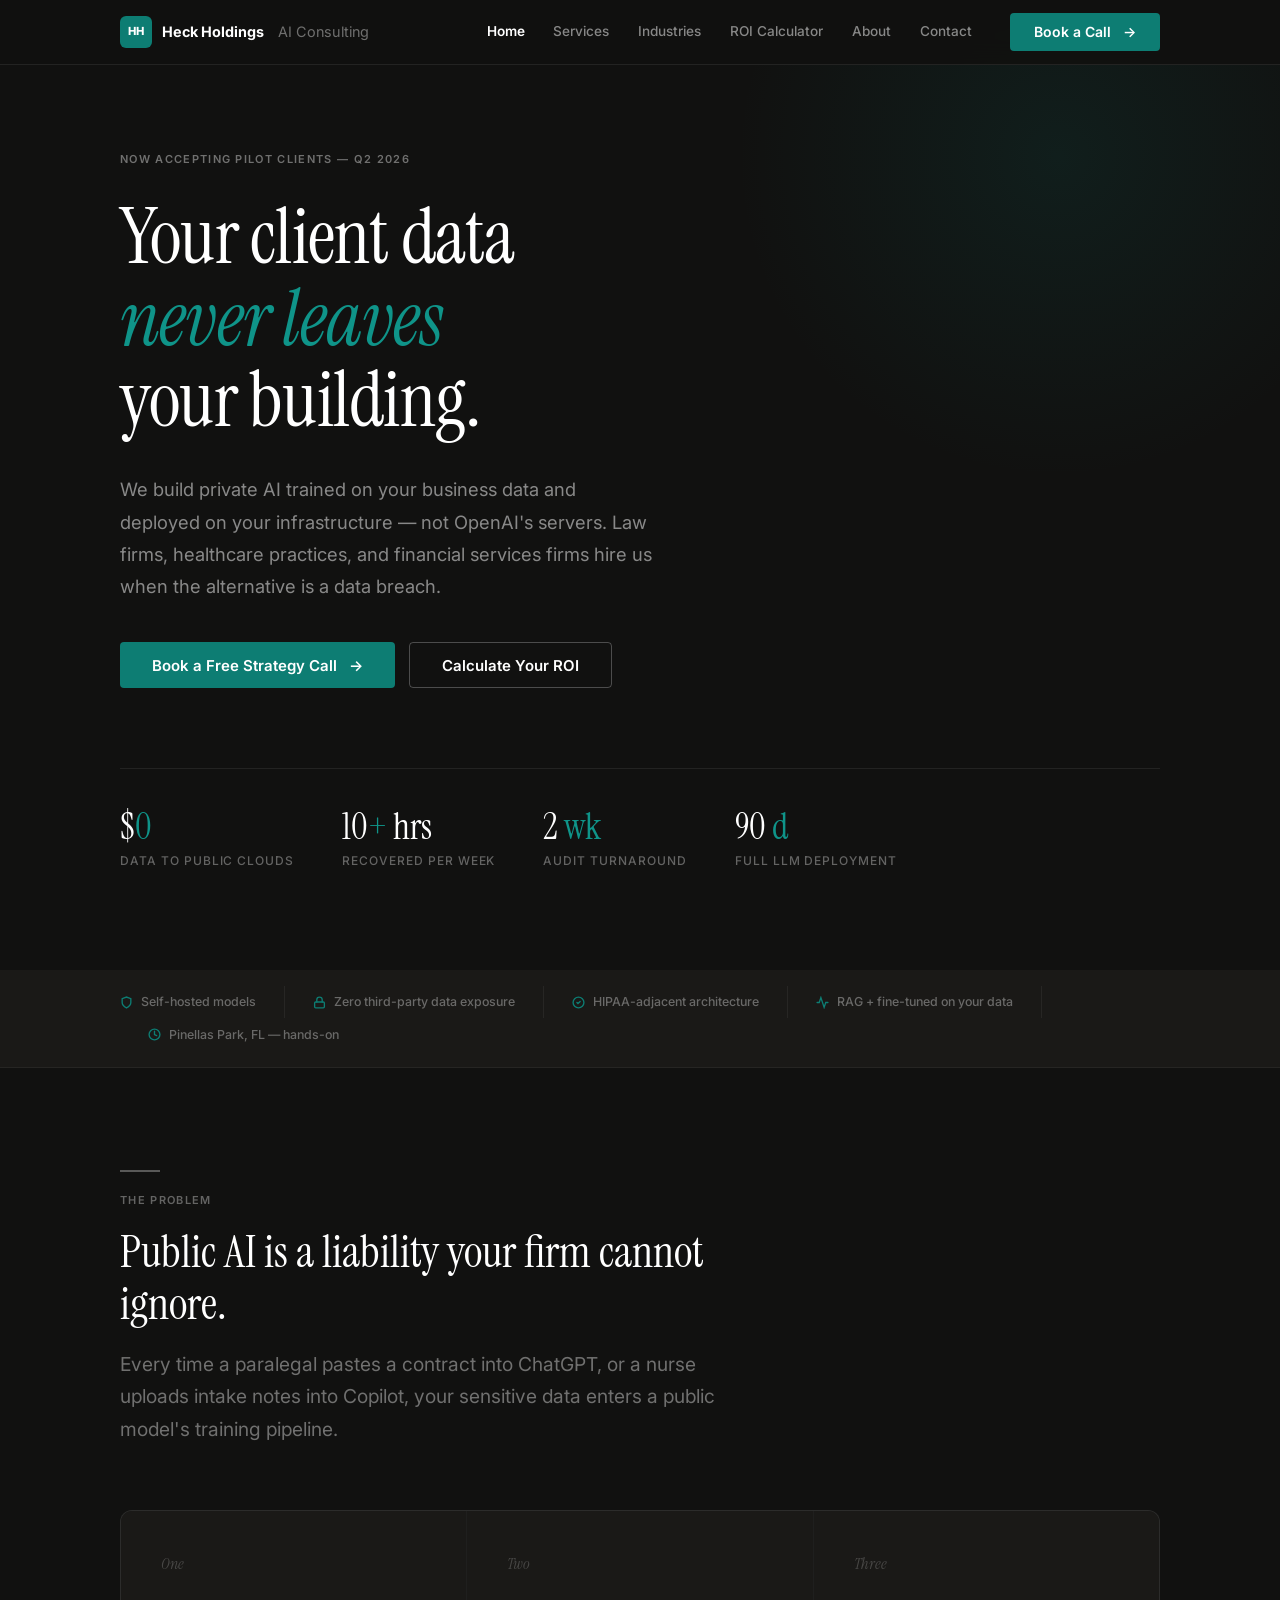
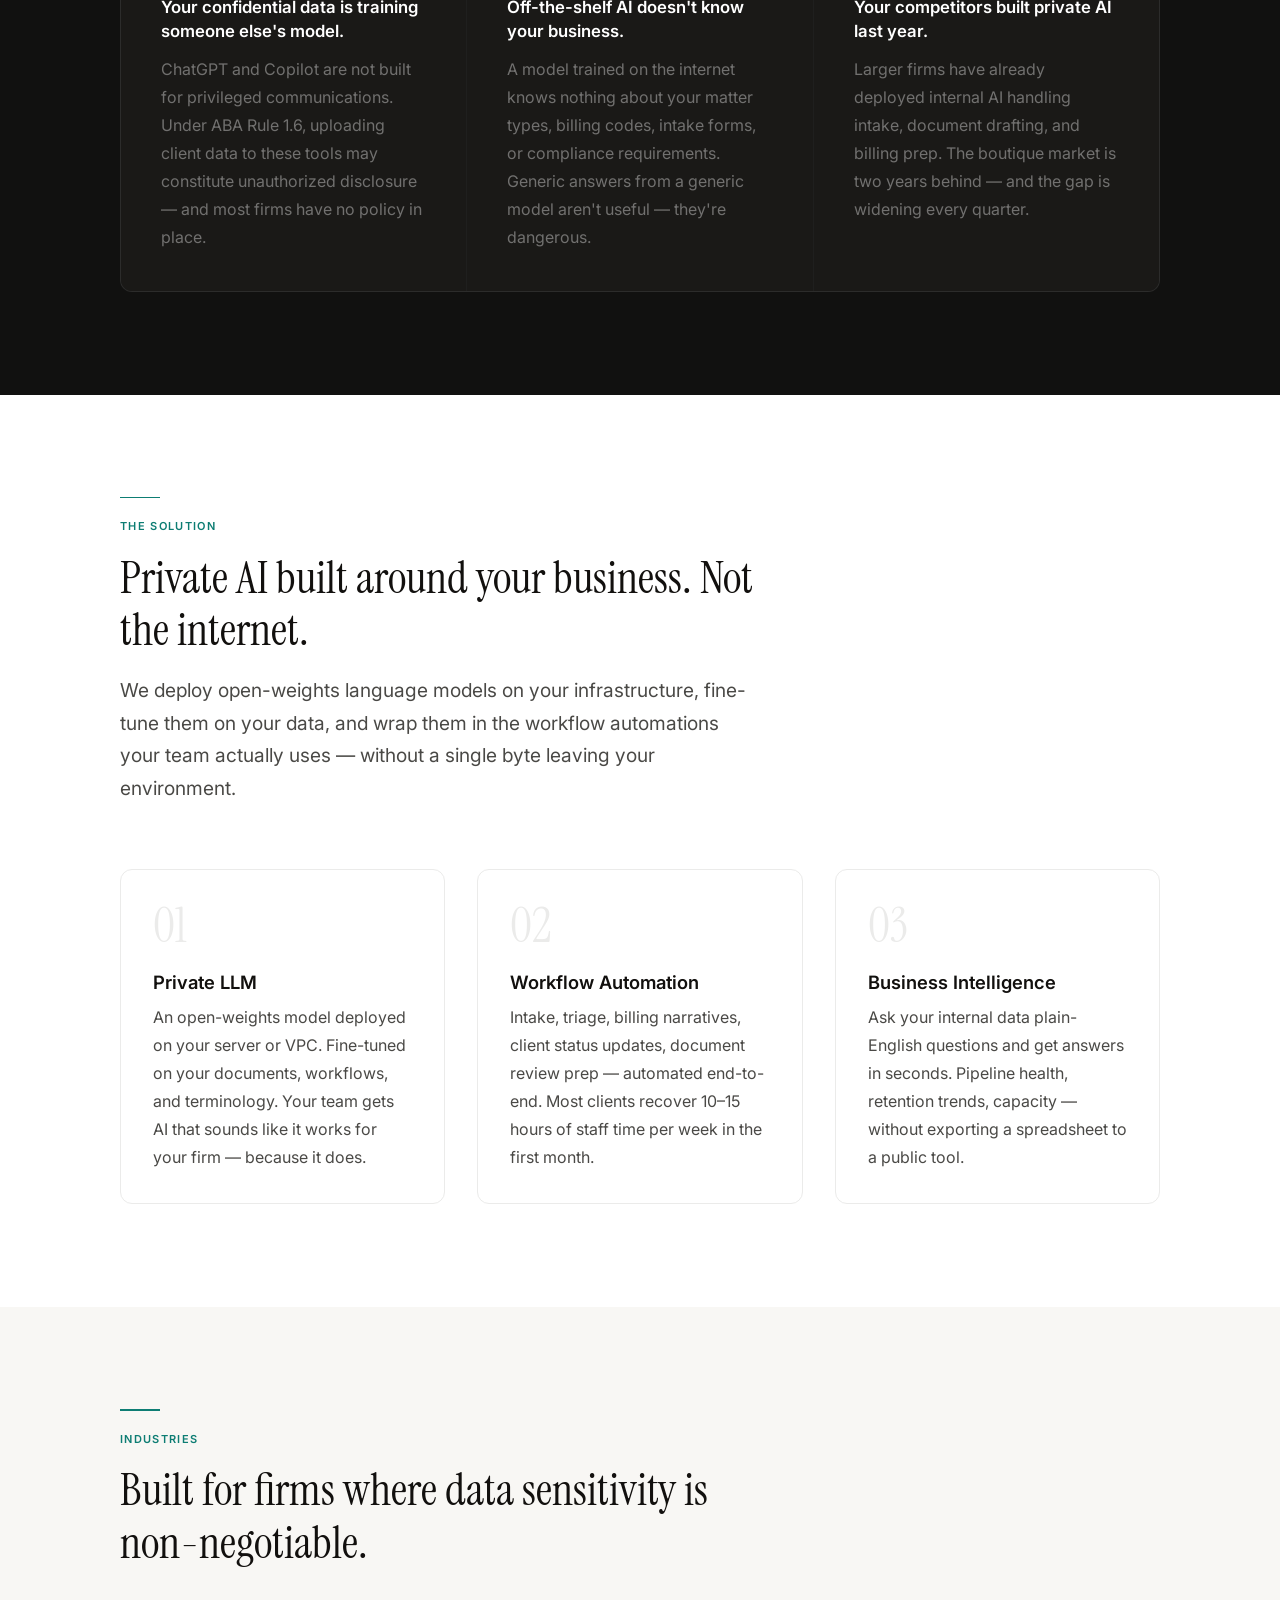
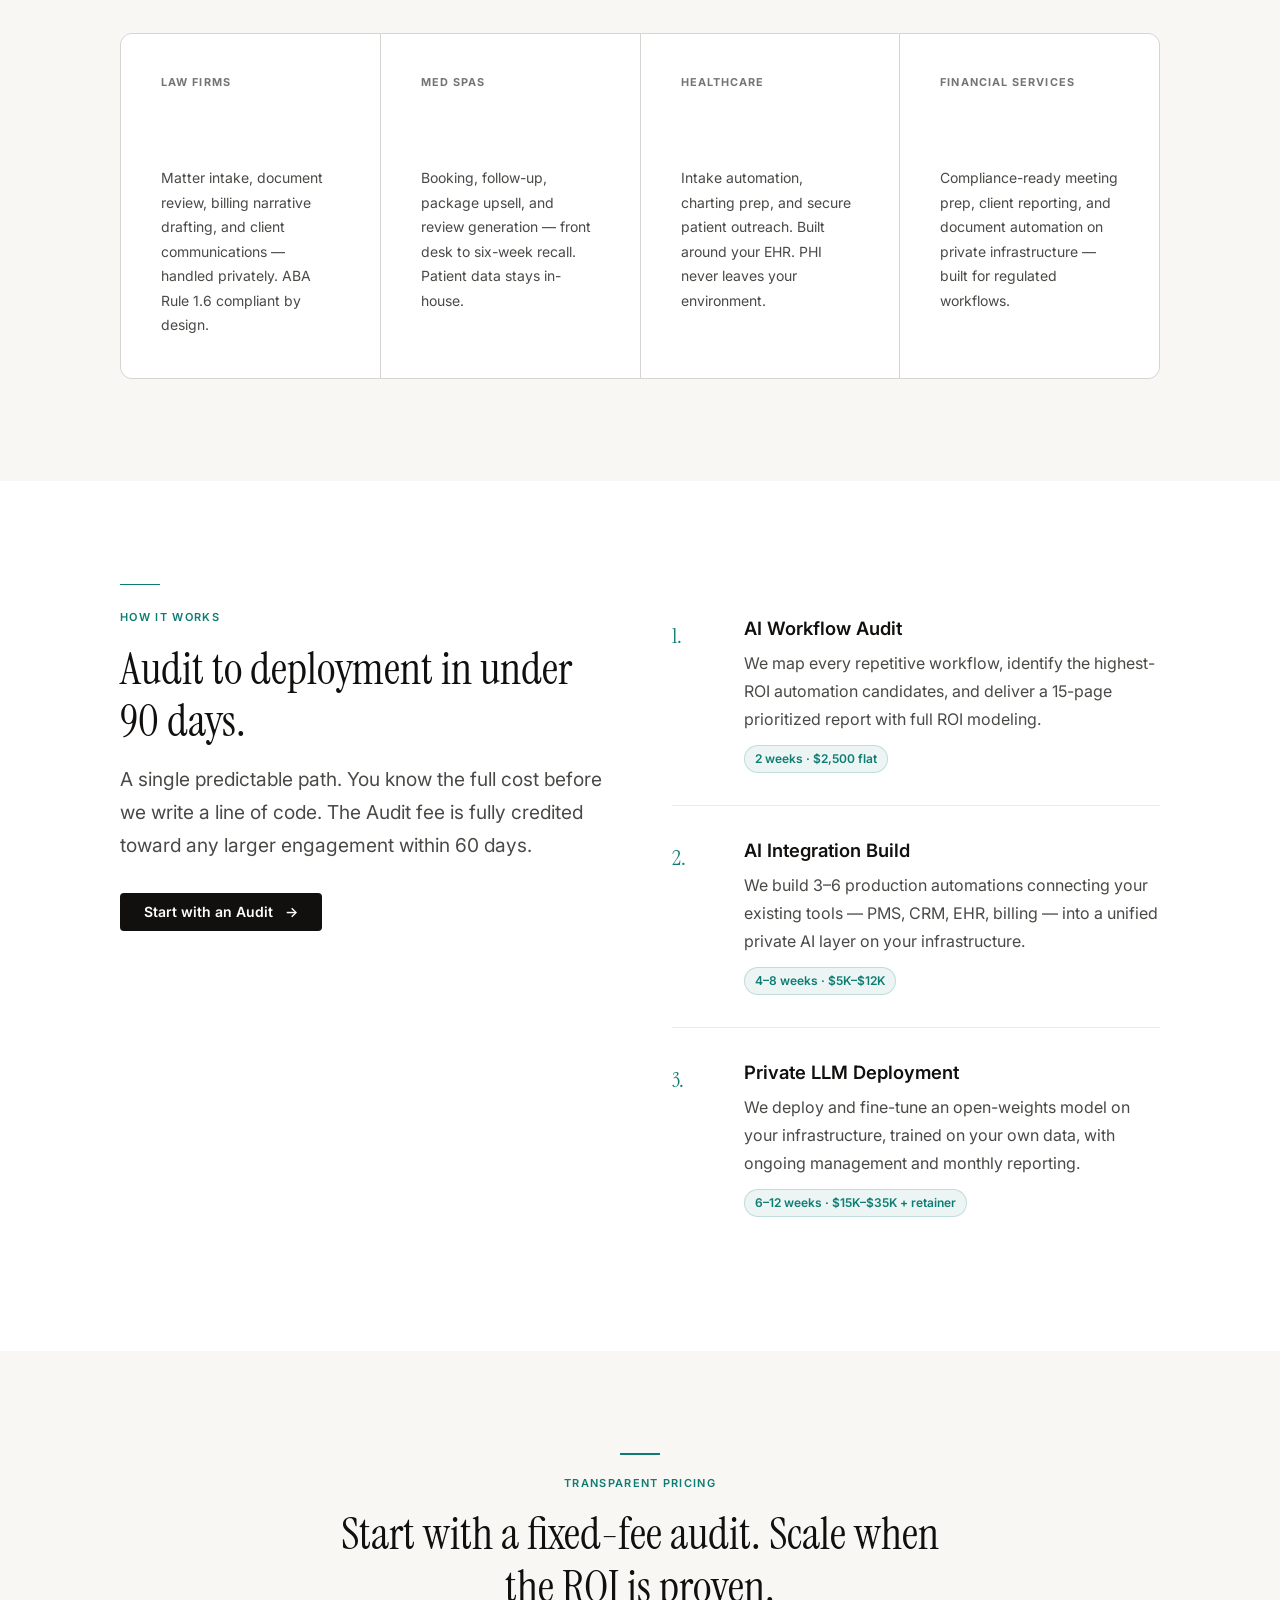
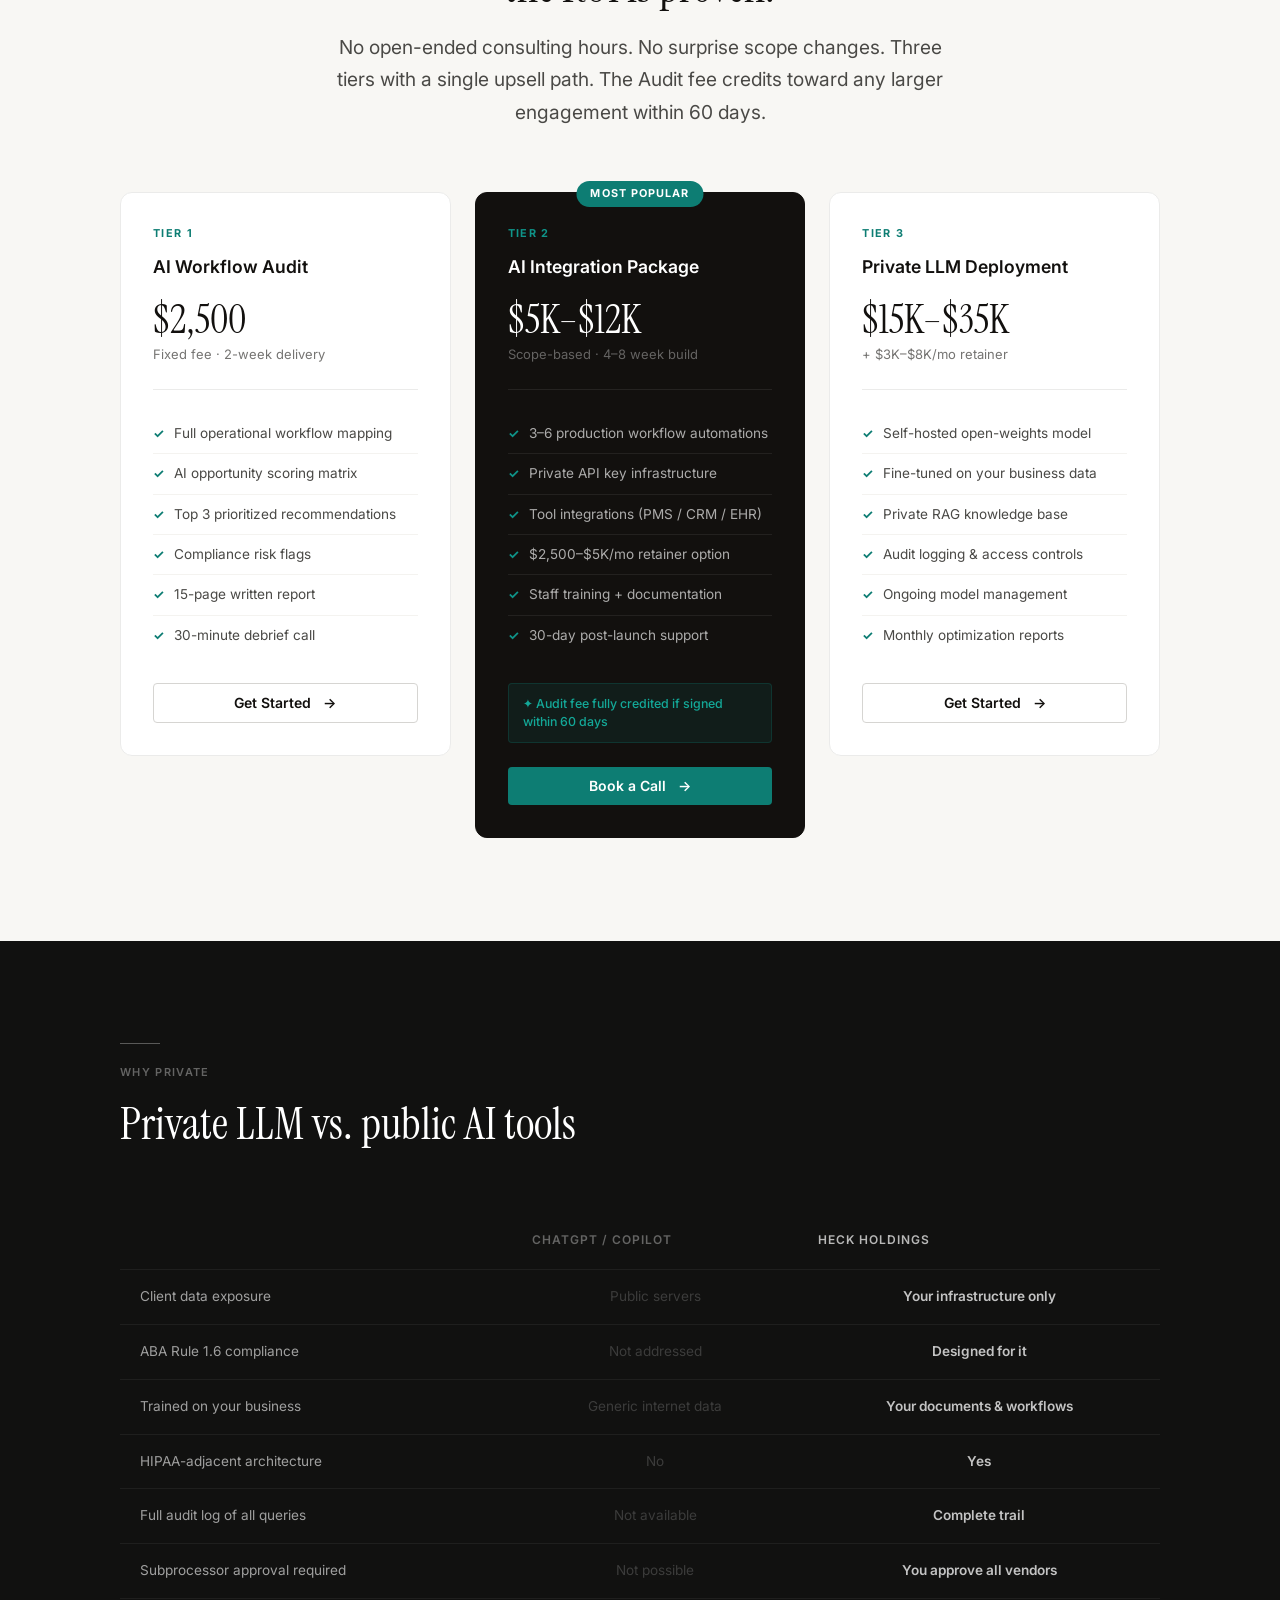
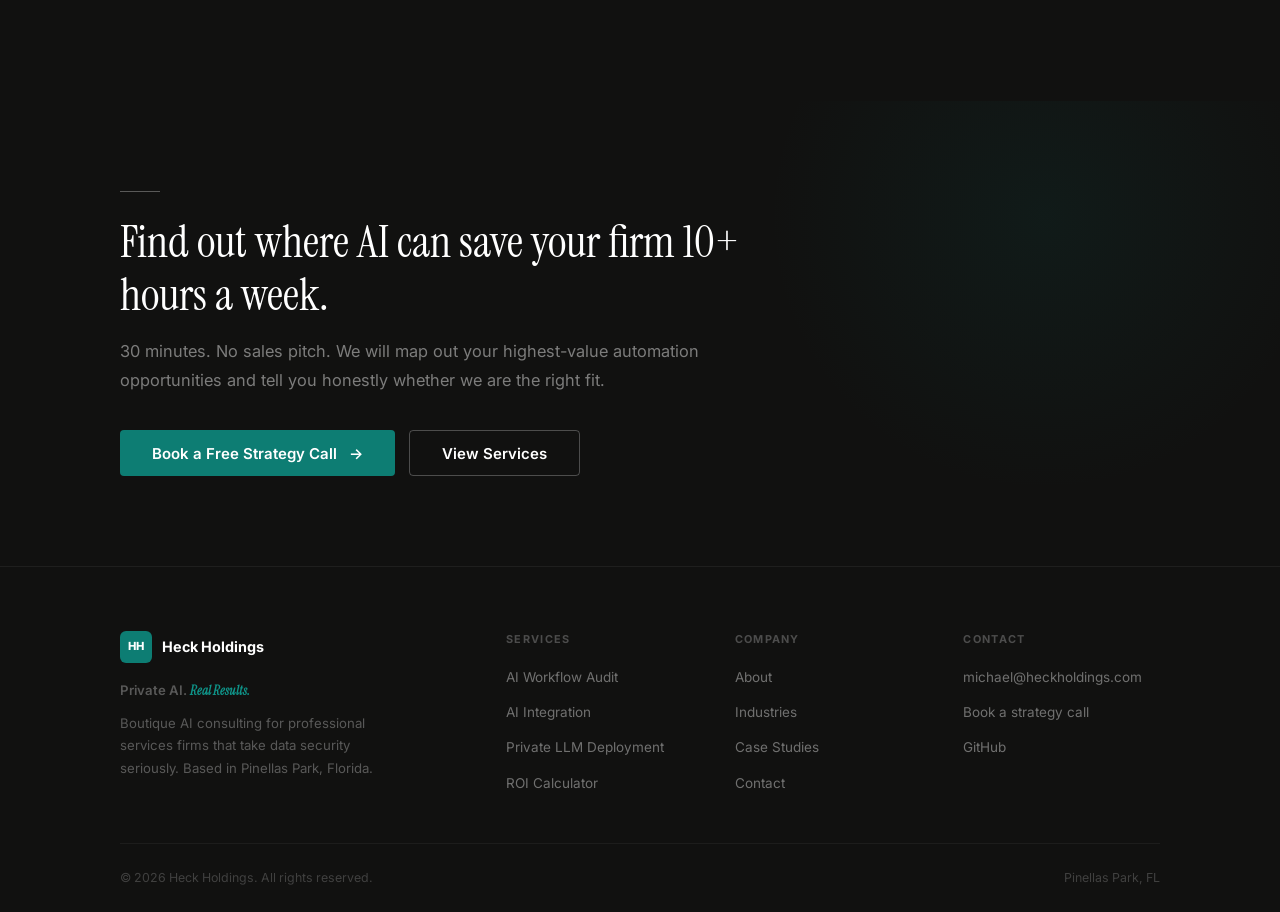
==== commit 34aaeee2: "Fix: How It Works mobile overlap; improve body text contrast to WCAG AA" ====
--- a/index.html
+++ b/index.html
@@ -213,7 +213,7 @@
 <section class="section">
   <div class="wrap">
     <div class="how-it-works-grid">
-      <div class="reveal" style="position:sticky;top:90px">
+      <div class="reveal how-it-works-sticky">
         <div class="rule"></div>
         <span class="label" style="margin-bottom:1rem;display:block">How It Works</span>
         <h2>Audit to deployment in under 90 days.</h2>
--- a/styles.css
+++ b/styles.css
@@ -23,8 +23,8 @@
   --gray-100:   #ebebea;
   --gray-200:   #d6d5d2;
   --gray-300:   #b8b7b4;
-  --gray-400:   #8c8b88;
-  --gray-500:   #5e5d5a;
+  --gray-400:   #757472;
+  --gray-500:   #4a4946;
   --gray-600:   #3d3c3a;
   --gray-900:   #1a1917;
 
@@ -101,6 +101,11 @@
   color: var(--gray-500);
   line-height: 1.75;
 }
+
+/* Ensure body copy on white always passes 4.5:1 */
+.section p, .card p, .step-body p {
+  color: #4a4946;
+}
 .lead {
   font-size: clamp(1.05rem, 1rem + 0.4vw, 1.2rem);
   color: var(--gray-500);
@@ -332,6 +337,10 @@
 .how-it-works-grid {
   display: grid; grid-template-columns: 1fr 1fr;
   gap: 4rem; align-items: start;
+}
+.how-it-works-sticky {
+  position: sticky;
+  top: 90px;
 }
 
 /* ── Step list ───────────────────────────────────────────── */
@@ -529,7 +538,14 @@
   .nav-toggle { display: flex; }
   .hero { padding: 120px 0 72px; }
   .hero-stats { gap: 2rem; }
-  .how-it-works-grid { grid-template-columns: 1fr; gap: 2.5rem; }
+  .how-it-works-grid {
+    grid-template-columns: 1fr;
+    gap: 2.5rem;
+  }
+  .how-it-works-sticky {
+    position: static !important;
+    top: auto !important;
+  }
   .footer-grid { grid-template-columns: 1fr 1fr; }
   .form-row { grid-template-columns: 1fr; }
   .trust-item { padding-left: 1rem; }
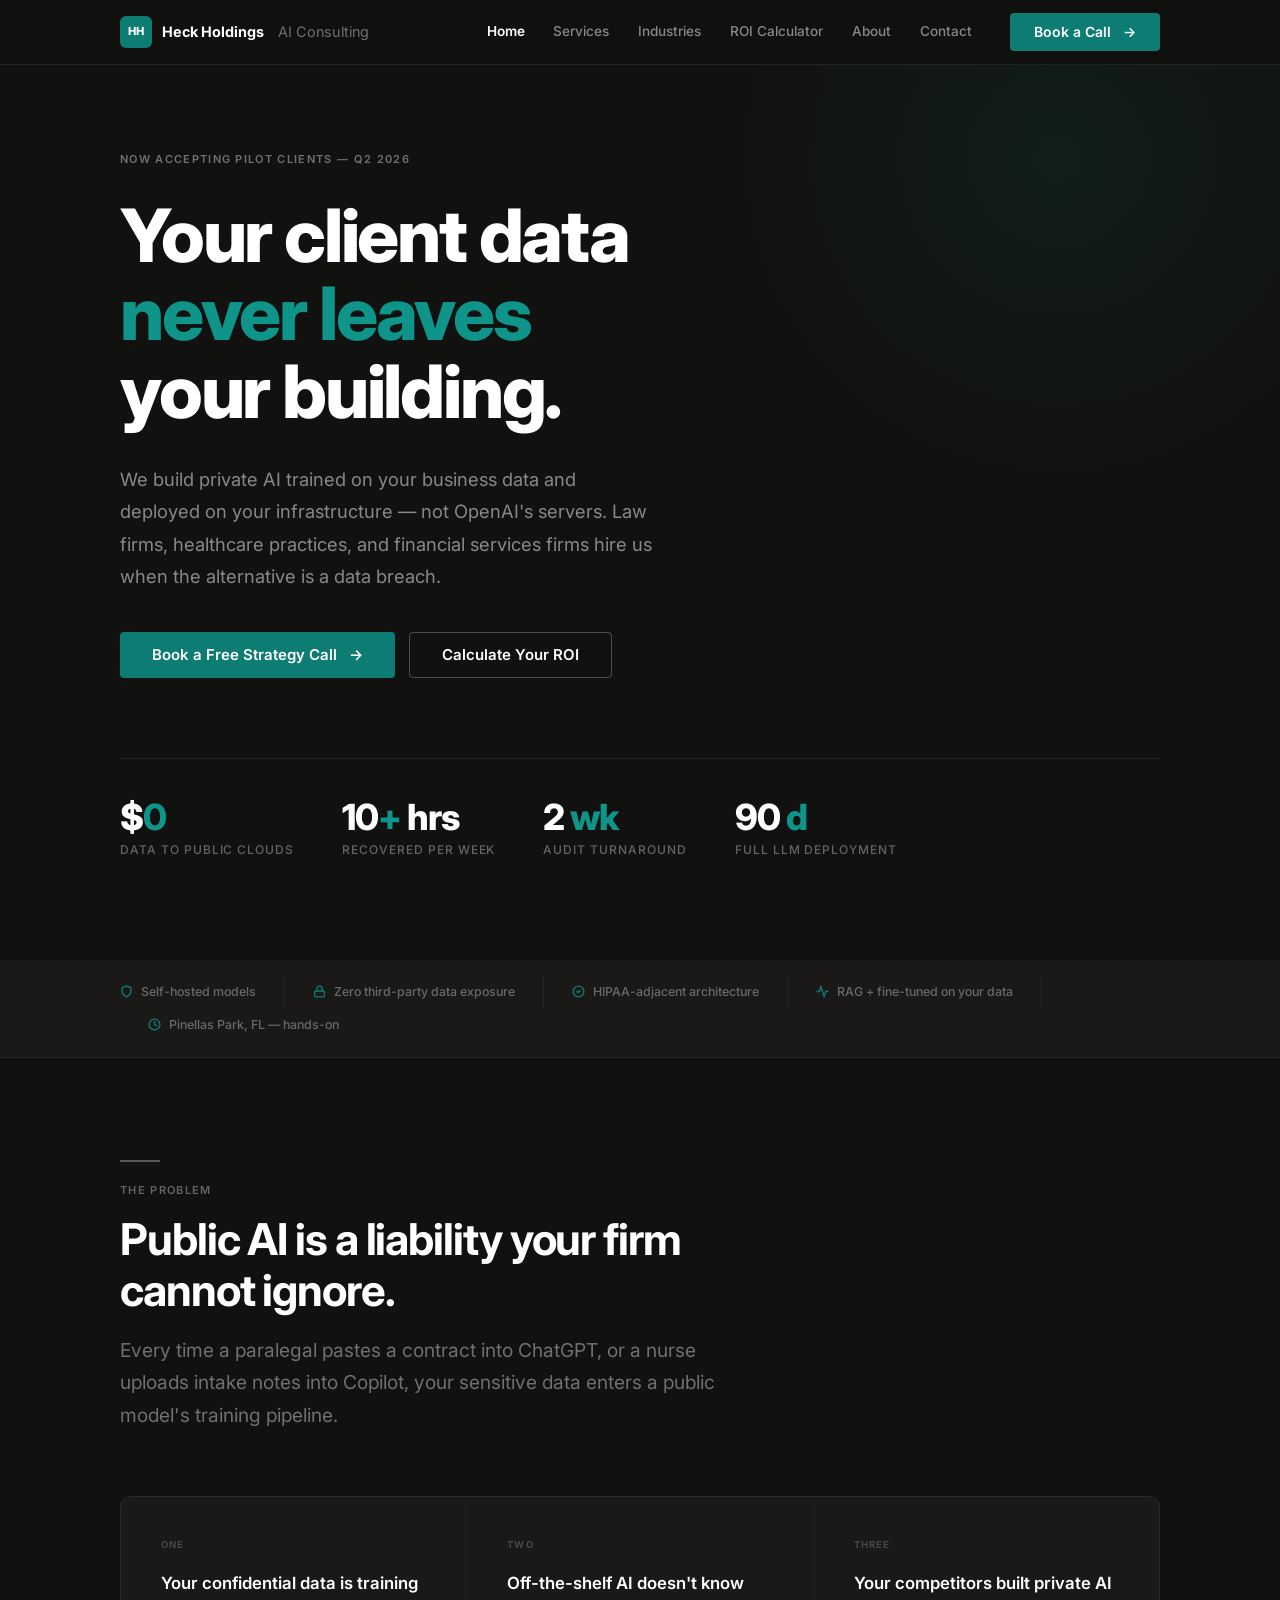
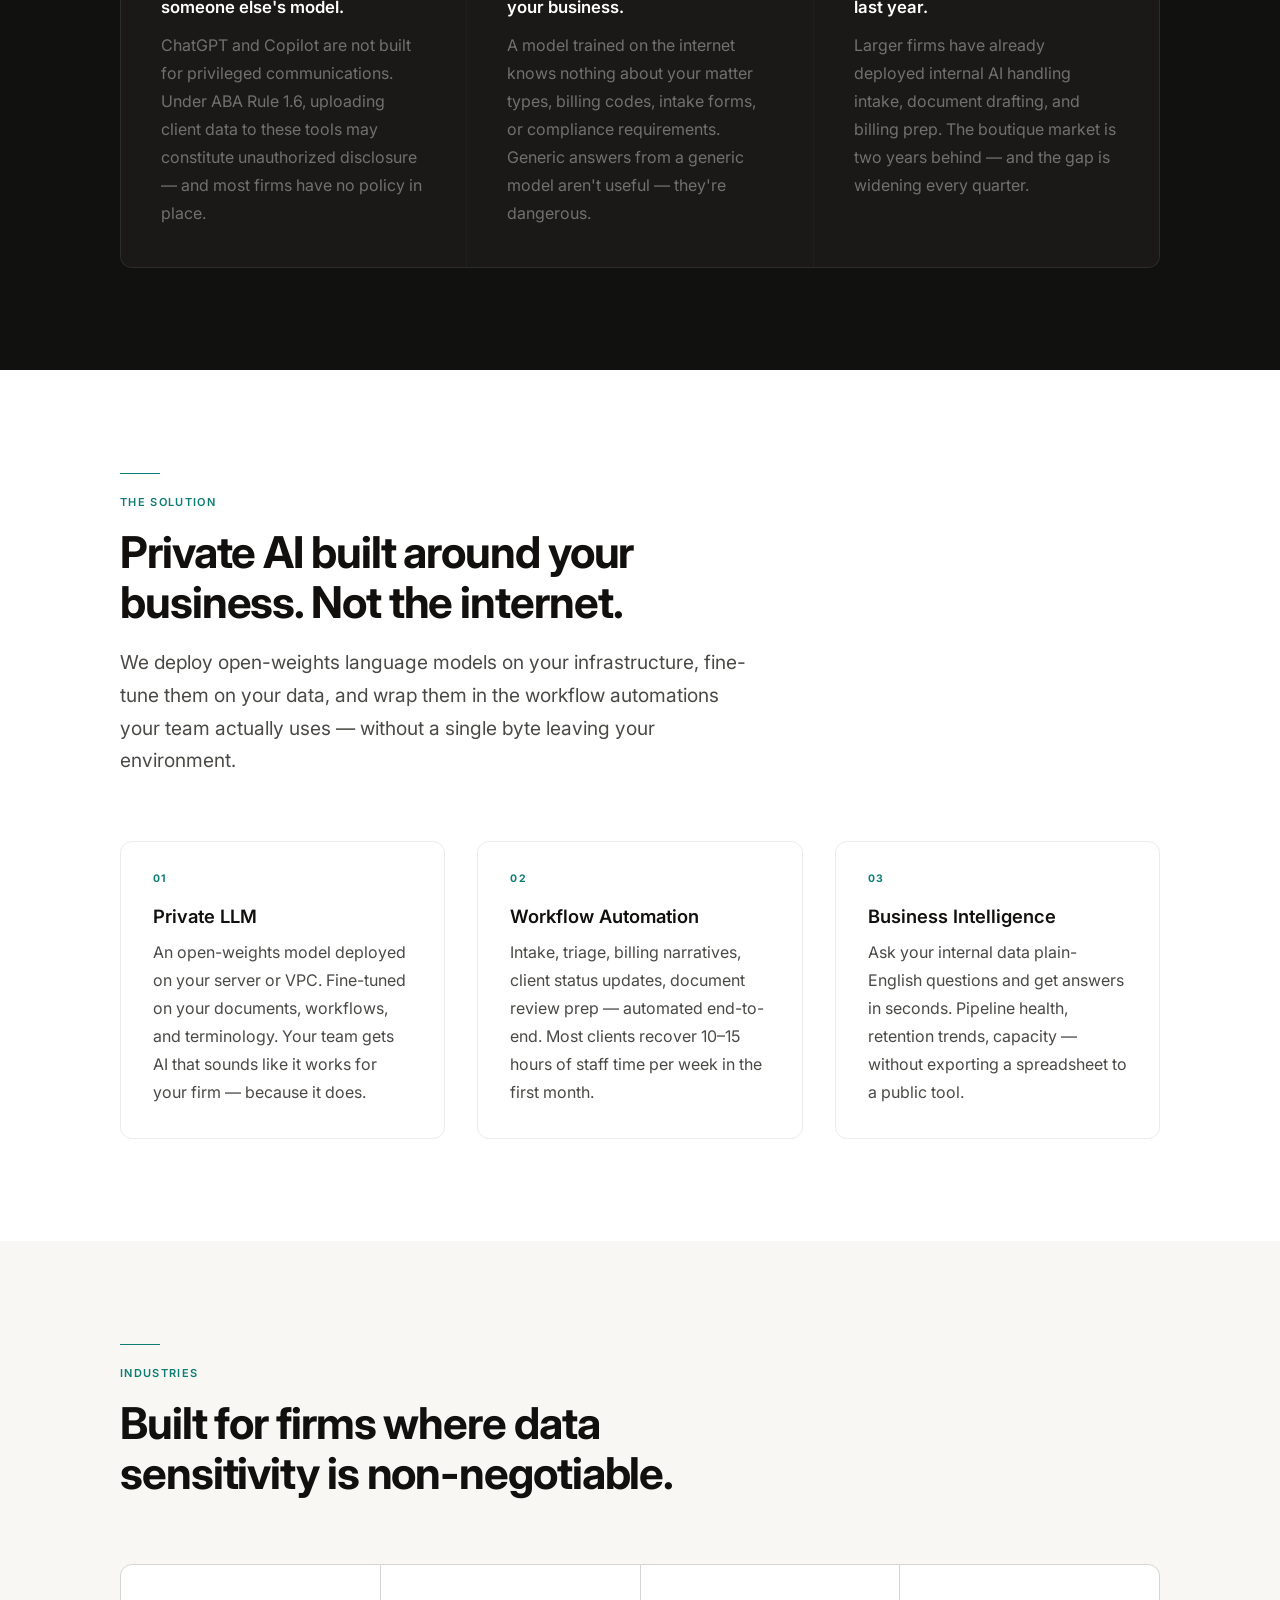
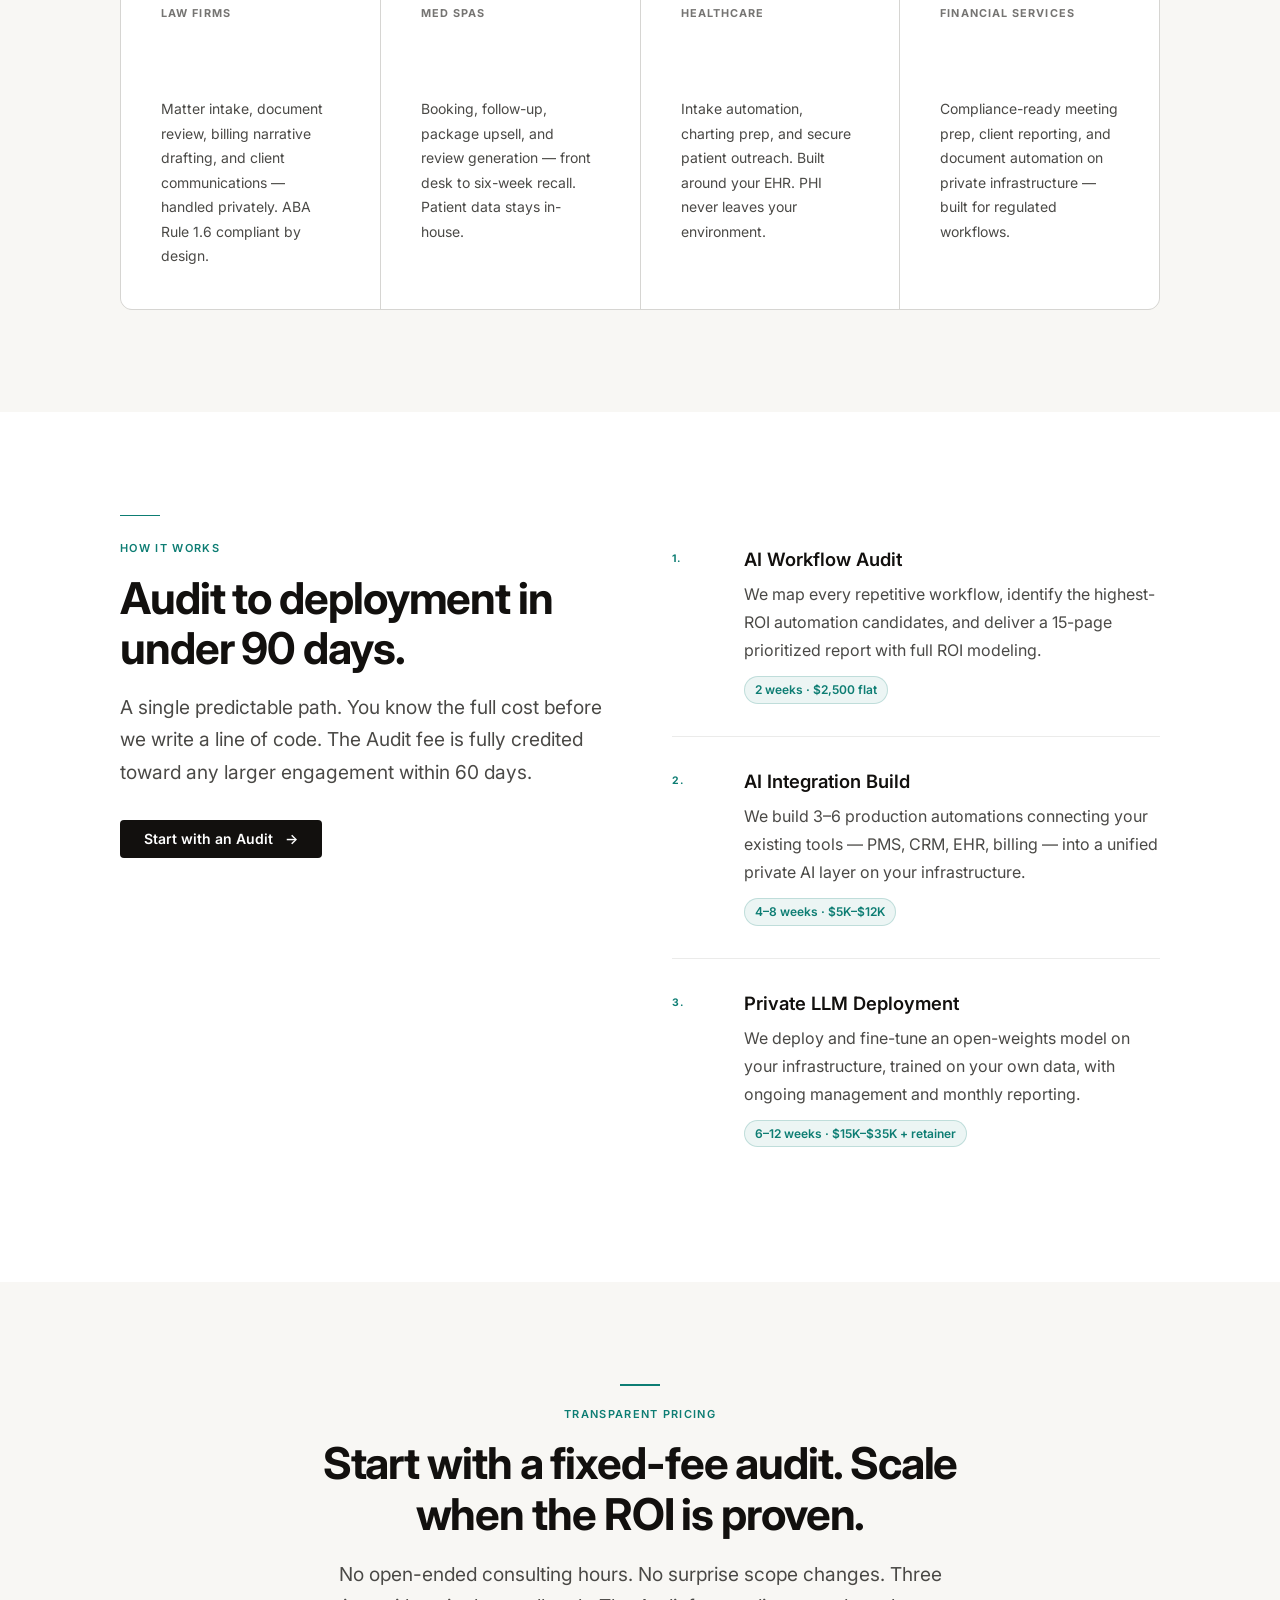
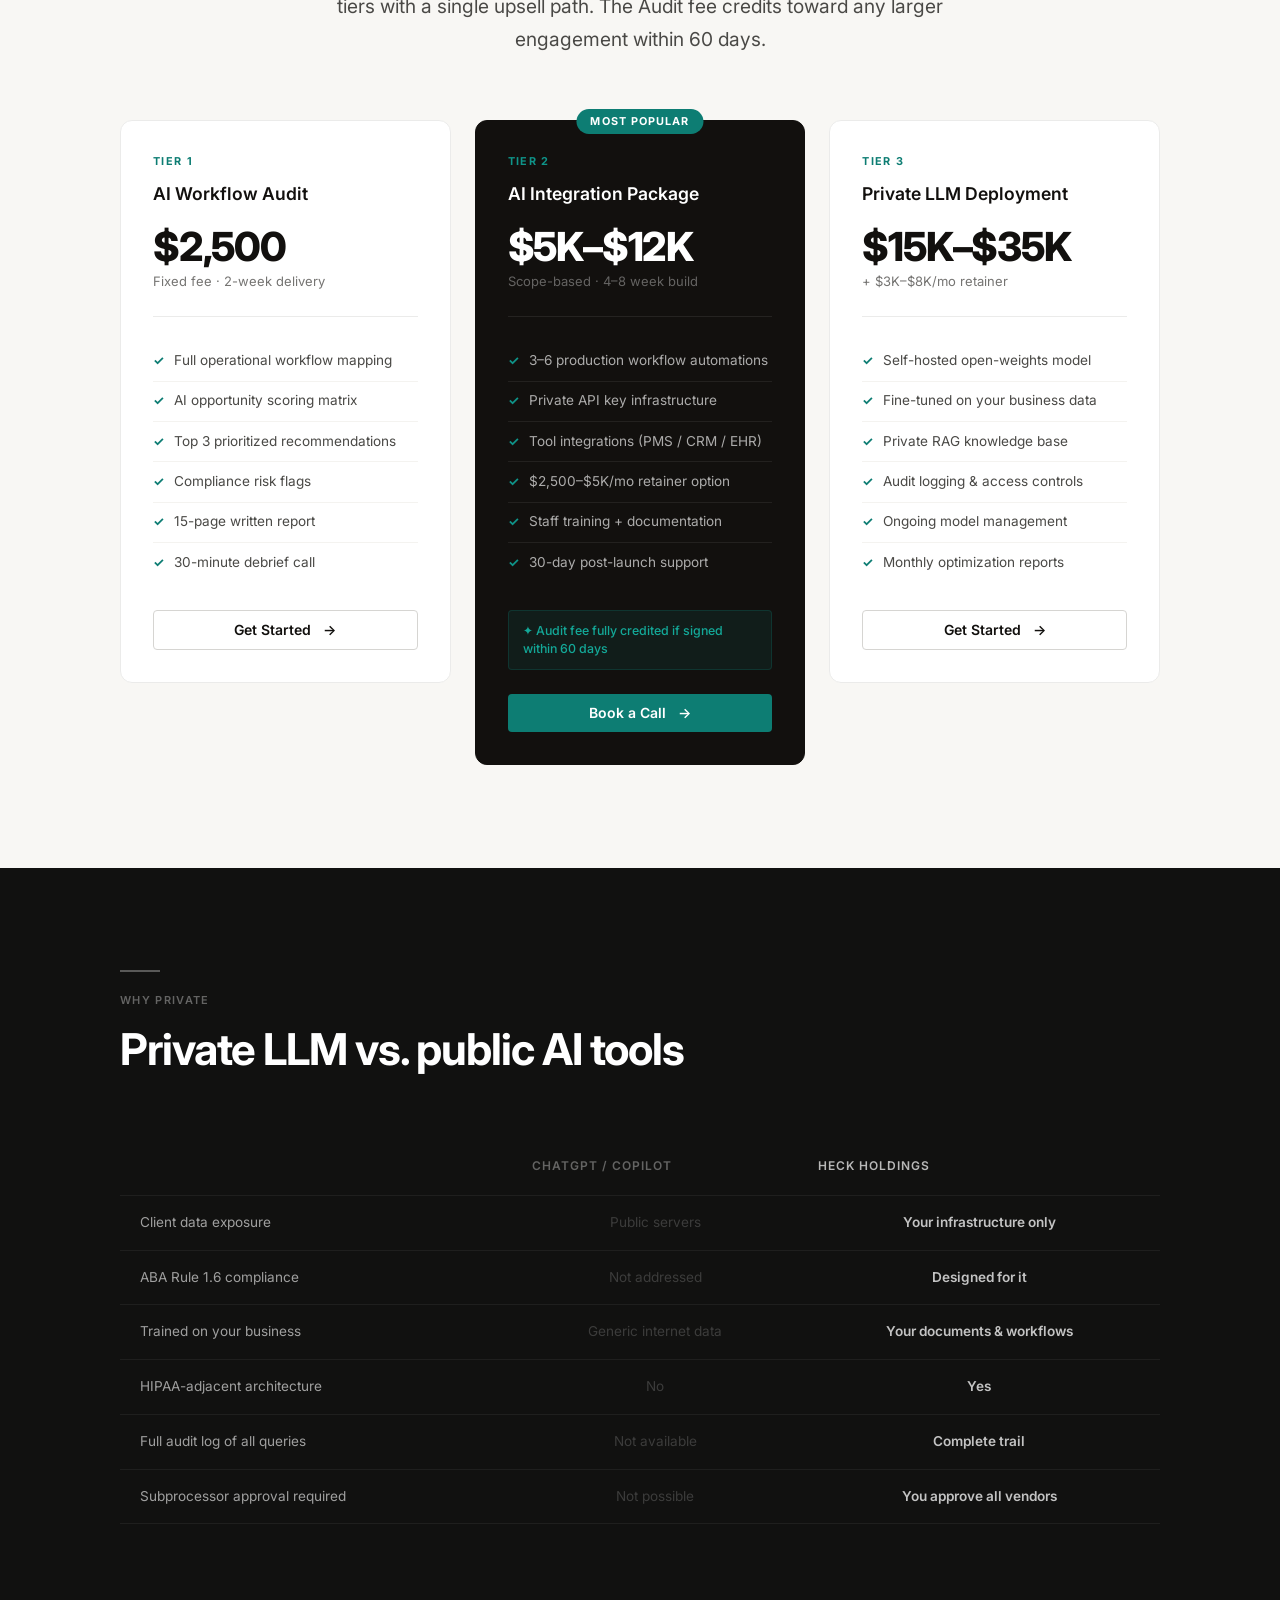
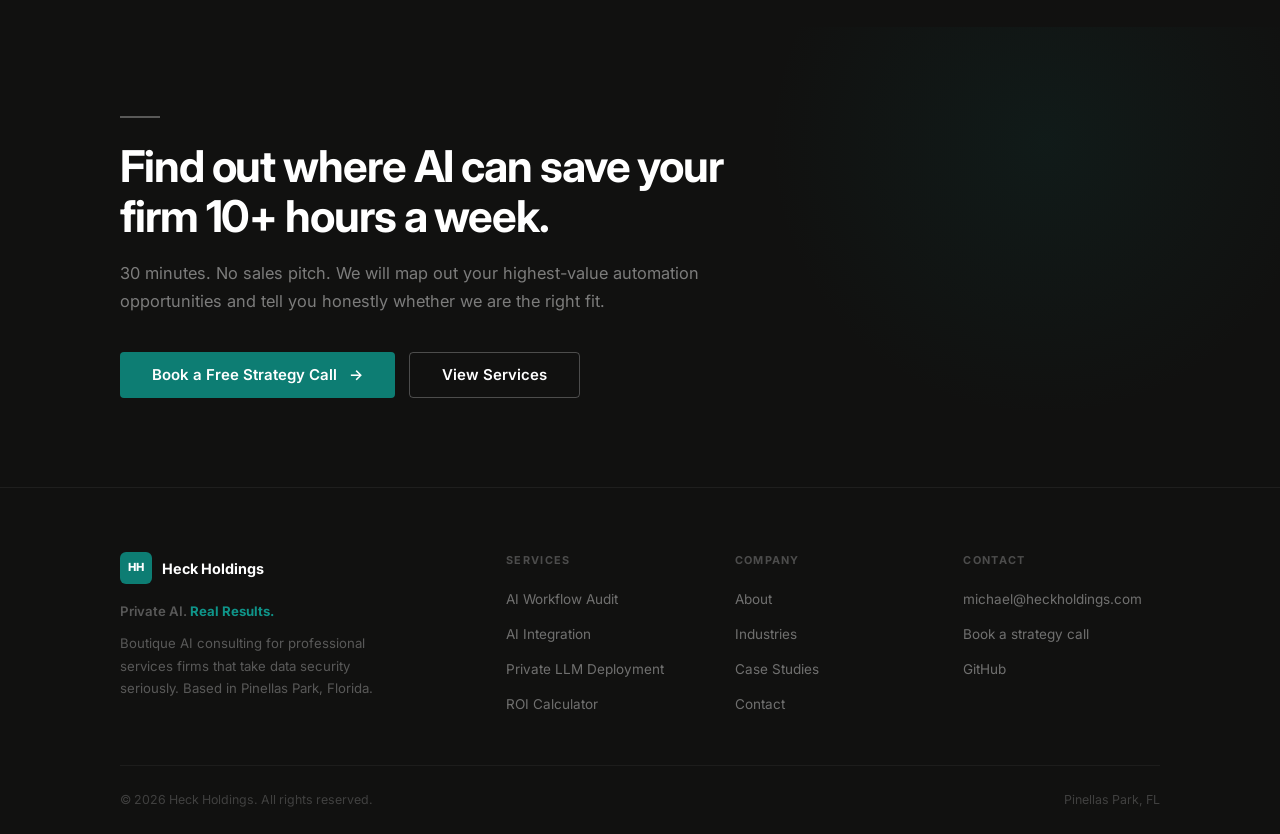
==== commit 5418ef11: "Professional redesign: pure Inter 800 type system, hamburger menu fix, clean mobile menu, remove all" ====
--- a/index.html
+++ b/index.html
@@ -7,7 +7,7 @@
   <meta name="description" content="Private LLM and AI workflow automation for law firms, healthcare, and financial services. Your data never touches a public cloud." />
   <link rel="preconnect" href="https://fonts.googleapis.com" />
   <link rel="preconnect" href="https://fonts.gstatic.com" crossorigin />
-  <link href="https://fonts.googleapis.com/css2?family=Inter:wght@400;500;600;700&family=Instrument+Serif:ital@0;1&display=swap" rel="stylesheet" />
+  <link href="https://fonts.googleapis.com/css2?family=Inter:wght@300;400;500;600;700;800&display=swap" rel="stylesheet" />
   <link rel="stylesheet" href="styles.css" />
   <link rel="icon" href="data:image/svg+xml,%3Csvg xmlns='http://www.w3.org/2000/svg' viewBox='0 0 32 32'%3E%3Crect width='32' height='32' rx='6' fill='%230d7d73'/%3E%3Ctext x='50%25' y='55%25' text-anchor='middle' dominant-baseline='middle' font-family='Inter,sans-serif' font-size='12' font-weight='700' fill='white'%3EHH%3C/text%3E%3C/svg%3E" />
 </head>
@@ -403,6 +403,6 @@
   </div>
 </footer>
 
-<script src="script.js" defer></script>
+<script src="script.js"></script>
 </body>
 </html>
--- a/styles.css
+++ b/styles.css
@@ -4,7 +4,7 @@
    Inspired by: McKinsey, Palantir, BCG
    ========================================================= */
 
-@import url('https://fonts.googleapis.com/css2?family=Inter:wght@400;500;600;700&family=Instrument+Serif:ital@0;1&display=swap');
+@import url('https://fonts.googleapis.com/css2?family=Inter:wght@300;400;500;600;700;800&display=swap');
 
 /* ── Reset ─────────────────────────────────────────────── */
 *, *::before, *::after { box-sizing: border-box; margin: 0; padding: 0; }
@@ -70,23 +70,24 @@
 .sr-only { position: absolute; width: 1px; height: 1px; overflow: hidden; clip: rect(0,0,0,0); }
 
 /* ── Typography ──────────────────────────────────────────── */
-/* Serif display for hero/section headlines — authority */
-.serif { font-family: 'Instrument Serif', Georgia, serif; font-style: normal; }
-.serif-i { font-family: 'Instrument Serif', Georgia, serif; font-style: italic; }
+/* Sans-serif display system — authority without ornamentation */
+.serif { font-family: 'Inter', system-ui, sans-serif; font-weight: 700; }
+.serif-i { font-family: 'Inter', system-ui, sans-serif; font-weight: 700; }
 
 h1 {
-  font-family: 'Instrument Serif', Georgia, serif;
-  font-size: clamp(2.75rem, 2rem + 3.5vw, 5.5rem);
-  font-weight: 400;
+  font-family: 'Inter', system-ui, sans-serif;
+  font-size: clamp(2.5rem, 1.8rem + 3.5vw, 5rem);
+  font-weight: 800;
   line-height: 1.06;
-  letter-spacing: -0.01em;
+  letter-spacing: -0.03em;
   color: var(--ink);
 }
 h2 {
-  font-family: 'Instrument Serif', Georgia, serif;
-  font-size: clamp(1.8rem, 1.4rem + 1.8vw, 2.9rem);
-  font-weight: 400;
+  font-family: 'Inter', system-ui, sans-serif;
+  font-size: clamp(1.75rem, 1.3rem + 1.8vw, 2.75rem);
+  font-weight: 700;
   line-height: 1.15;
+  letter-spacing: -0.025em;
   color: var(--ink);
 }
 h3 {
@@ -122,7 +123,7 @@
 .label-dark { color: rgba(255,255,255,.4); }
 
 /* Teal accent in headlines */
-.accent { color: var(--teal); font-style: italic; font-family: 'Instrument Serif', Georgia, serif; }
+.accent { color: var(--teal-lt); font-style: normal; font-family: inherit; font-weight: inherit; }
 
 /* ── Divider ─────────────────────────────────────────────── */
 .rule { width: 40px; height: 1.5px; background: var(--teal); margin-bottom: 1.5rem; }
@@ -217,14 +218,20 @@
 .header.on-dark .nav-toggle { color: #fff; }
 
 .mobile-menu {
-  display: none; flex-direction: column; gap: 2px;
-  padding: 1rem 1.25rem 1.5rem;
+  display: none; flex-direction: column; gap: 0;
+  padding: 0.5rem 1.25rem 1.5rem;
   background: #fff;
   border-top: 1px solid var(--gray-100);
+  box-shadow: 0 8px 24px rgba(0,0,0,.08);
 }
 .mobile-menu.open { display: flex; }
-.mobile-menu .nav-link { color: var(--gray-600); padding: 0.6rem 0.5rem; }
-.mobile-menu .btn { margin-top: 0.75rem; align-self: flex-start; }
+.mobile-menu .nav-link {
+  color: var(--gray-600); padding: 0.75rem 0.5rem;
+  font-size: 0.9375rem; font-weight: 500;
+  border-bottom: 1px solid var(--gray-50);
+}
+.mobile-menu .nav-link:last-of-type { border-bottom: none; }
+.mobile-menu .btn { margin-top: 1rem; align-self: stretch; text-align: center; justify-content: center; }
 
 /* ── Hero ────────────────────────────────────────────────── */
 .hero {
@@ -245,7 +252,7 @@
 .hero-inner { position: relative; z-index: 1; }
 
 .hero h1 { color: #fff; max-width: 820px; }
-.hero h1 em { font-style: italic; color: var(--teal-lt); }
+.hero h1 em { font-style: normal; color: var(--teal-lt); }
 
 .hero-sub {
   font-size: clamp(1rem, 0.95rem + 0.35vw, 1.15rem);
@@ -265,8 +272,9 @@
 }
 .hero-stat {}
 .stat-val {
-  font-family: 'Instrument Serif', Georgia, serif;
-  font-size: 2.25rem; font-weight: 400;
+  font-family: 'Inter', system-ui, sans-serif;
+  font-size: 2.25rem; font-weight: 800;
+  letter-spacing: -0.03em;
   color: #fff; line-height: 1; margin-bottom: 0.35rem;
 }
 .stat-val em { font-style: normal; color: var(--teal-lt); }
@@ -327,9 +335,10 @@
 .card:hover { box-shadow: var(--shadow-lg); border-color: var(--gray-200); }
 
 .card-number {
-  font-family: 'Instrument Serif', Georgia, serif;
-  font-size: 3rem; font-weight: 400;
-  color: var(--gray-100); line-height: 1;
+  font-family: 'Inter', system-ui, sans-serif;
+  font-size: 0.65rem; font-weight: 700;
+  letter-spacing: 0.12em; text-transform: uppercase;
+  color: var(--teal); line-height: 1;
   margin-bottom: 1.25rem;
 }
 
@@ -352,9 +361,10 @@
 }
 .step-item:last-child { border-bottom: none; }
 .step-n {
-  font-family: 'Instrument Serif', Georgia, serif;
-  font-size: 1.4rem; color: var(--teal);
-  font-weight: 400; padding-top: 2px;
+  font-family: 'Inter', system-ui, sans-serif;
+  font-size: 0.65rem; color: var(--teal);
+  font-weight: 700; letter-spacing: 0.1em; text-transform: uppercase;
+  padding-top: 4px;
 }
 .step-body h3 { margin-bottom: 0.5rem; }
 .step-tag {
@@ -376,7 +386,7 @@
   padding: 2.5rem;
   background: var(--dark-2);
 }
-.problem-num { font-family: 'Instrument Serif', Georgia, serif; font-size: 1rem; color: rgba(255,255,255,.2); margin-bottom: 1.25rem; display: block; font-style: italic; }
+.problem-num { font-family: 'Inter', system-ui, sans-serif; font-size: 0.6rem; font-weight: 700; letter-spacing: 0.12em; text-transform: uppercase; color: rgba(255,255,255,.2); margin-bottom: 1.25rem; display: block; }
 .problem-cell h3 { color: #fff; margin-bottom: 0.75rem; font-size: 1.05rem; }
 
 /* ── Pricing ─────────────────────────────────────────────── */
@@ -415,8 +425,9 @@
 .price-card.featured .price-tier { color: var(--teal-lt); }
 .price-card h3 { font-size: 1.1rem; margin-bottom: 1.25rem; }
 .price-amt {
-  font-family: 'Instrument Serif', Georgia, serif;
-  font-size: 2.5rem; font-weight: 400;
+  font-family: 'Inter', system-ui, sans-serif;
+  font-size: 2.5rem; font-weight: 800;
+  letter-spacing: -0.03em;
   color: var(--ink); line-height: 1;
 }
 .price-period { font-size: 0.8125rem; color: var(--gray-400); margin-top: 0.3rem; margin-bottom: 1.5rem; }
@@ -512,7 +523,7 @@
 .footer-grid { display: grid; grid-template-columns: 1.8fr repeat(3, 1fr); gap: 2rem; padding-bottom: 3rem; }
 .footer-brand .brand { display: inline-flex; margin-bottom: 1rem; }
 .footer-tagline { font-size: 0.9rem; font-weight: 600; color: rgba(255,255,255,.6); margin-bottom: 0.6rem; }
-.footer-tagline em { font-family: 'Instrument Serif', Georgia, serif; color: var(--teal-lt); font-style: italic; }
+.footer-tagline em { font-family: inherit; color: var(--teal-lt); font-style: normal; font-weight: 700; }
 .footer-brand > p { font-size: 0.825rem; color: rgba(255,255,255,.3); line-height: 1.7; max-width: 260px; }
 .footer-col h4 { font-size: 0.68rem; font-weight: 700; letter-spacing: 0.12em; text-transform: uppercase; color: rgba(255,255,255,.25); margin-bottom: 1rem; }
 .footer-col ul { display: flex; flex-direction: column; gap: 0.6rem; }
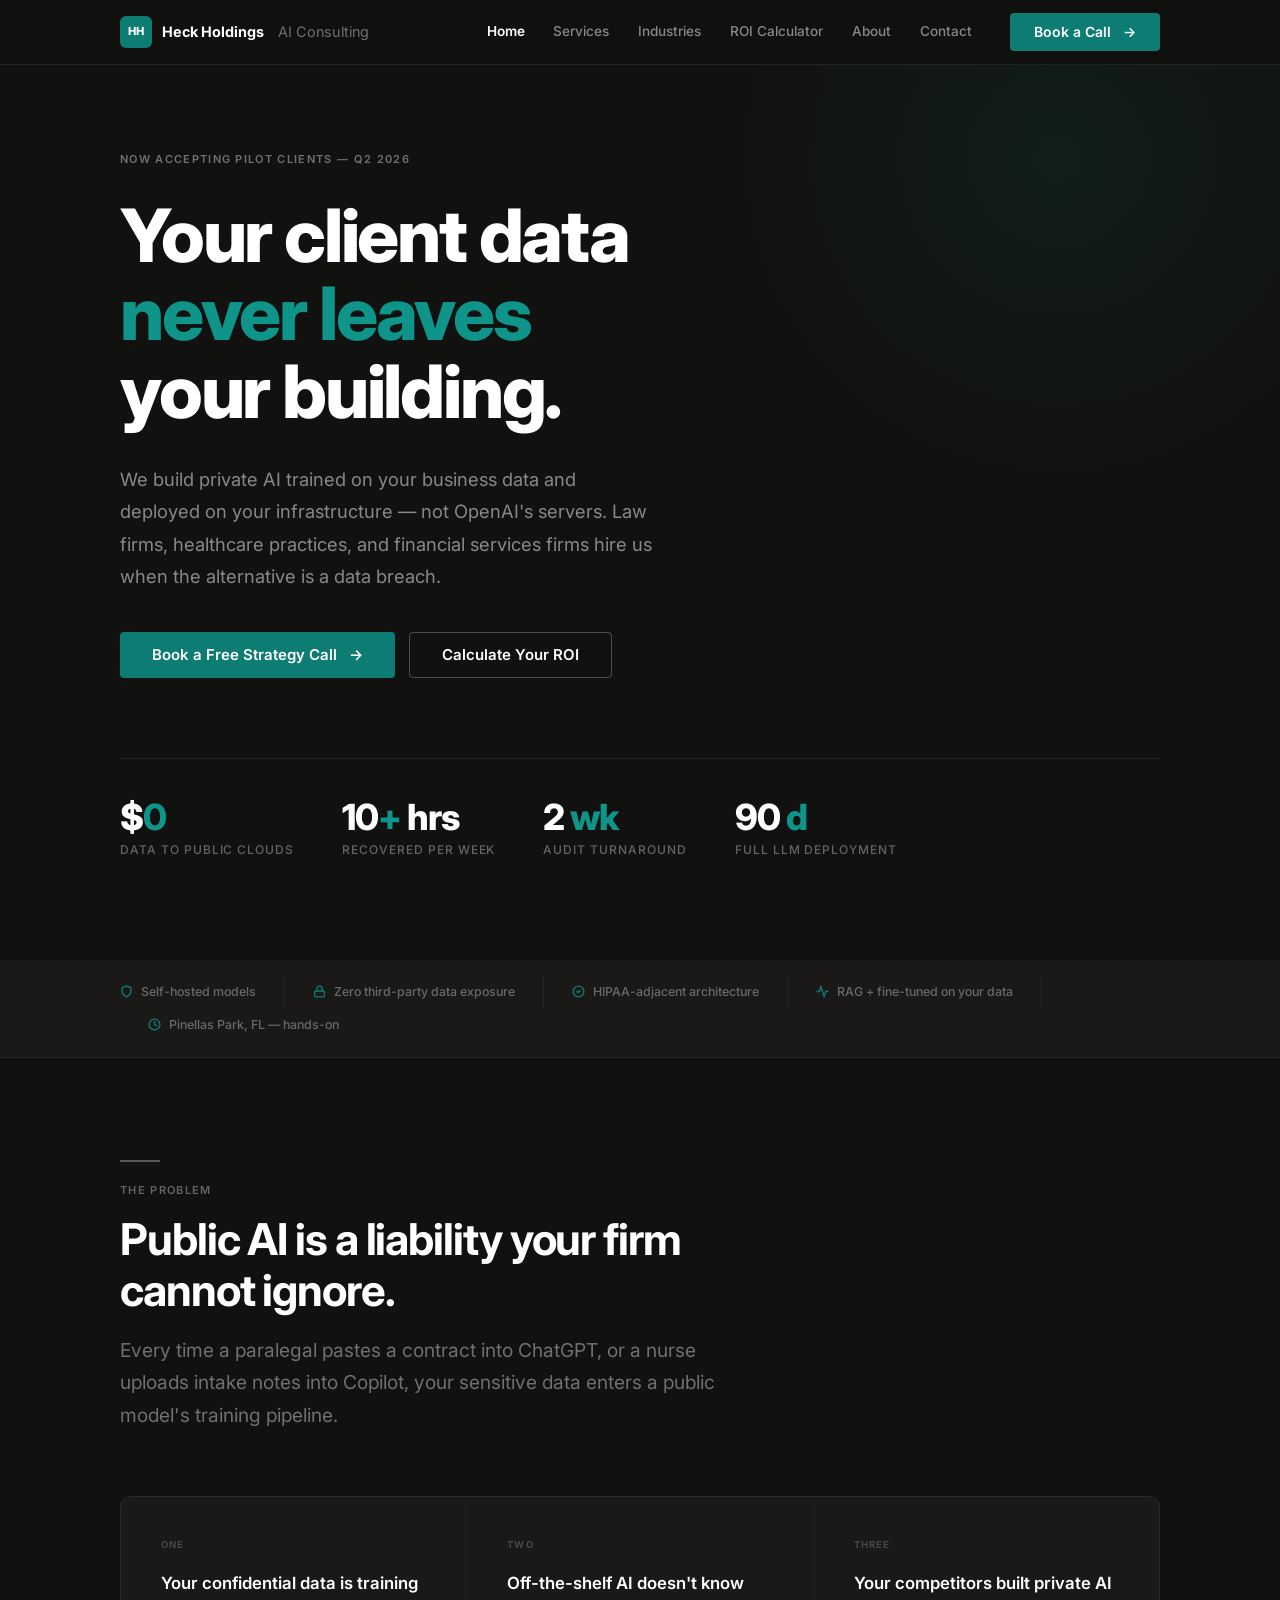
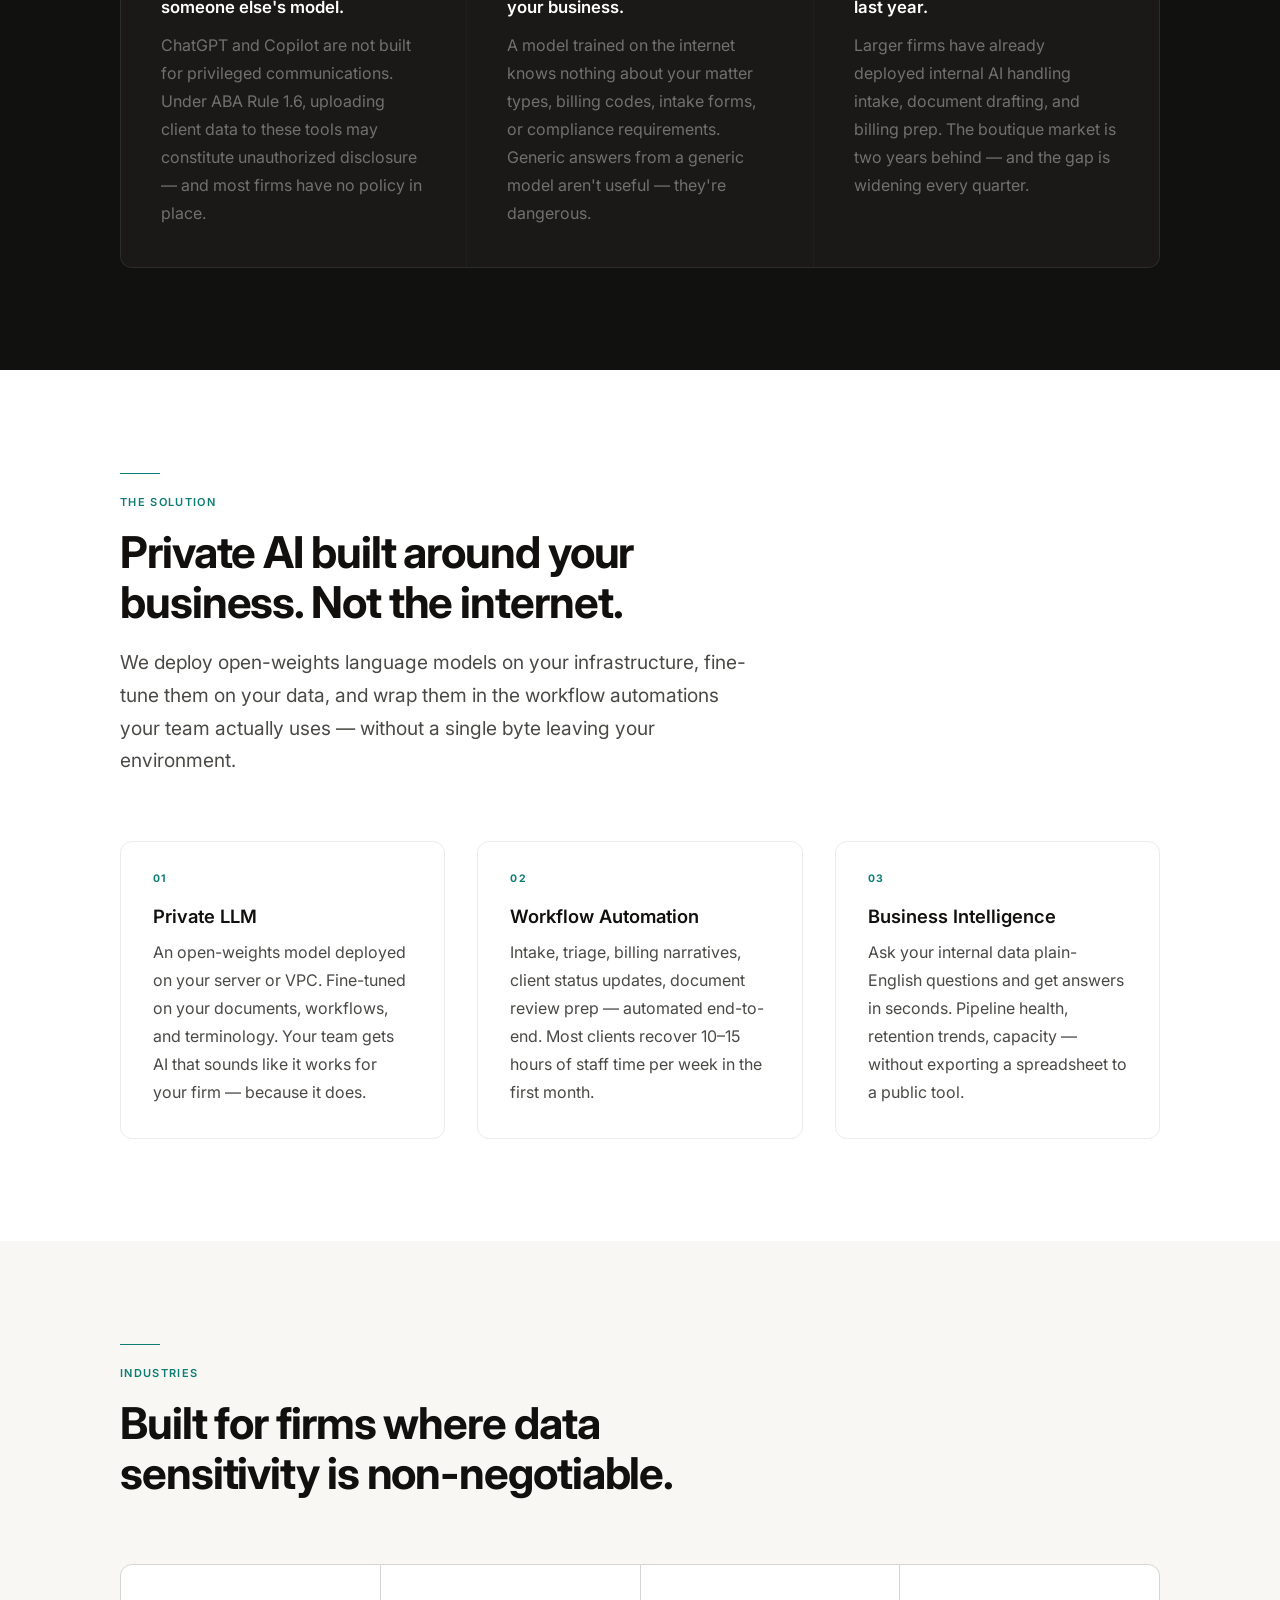
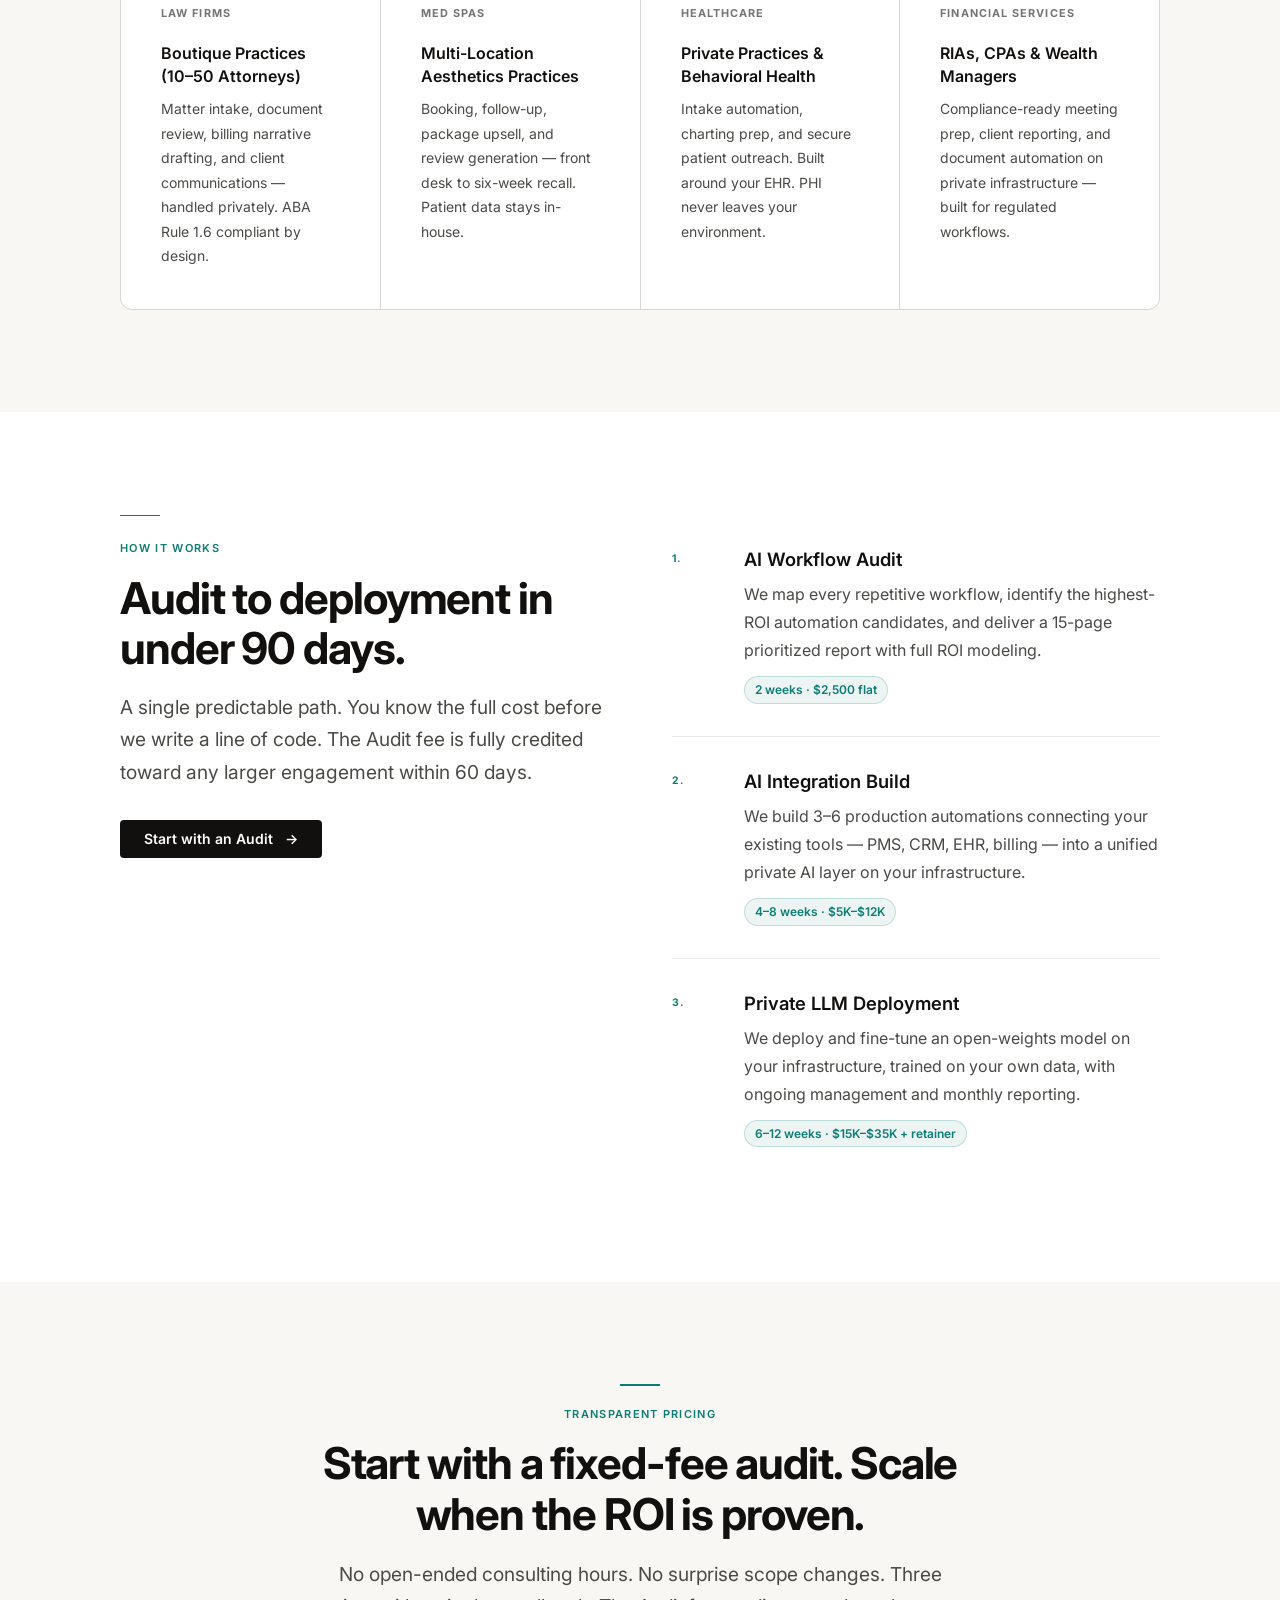
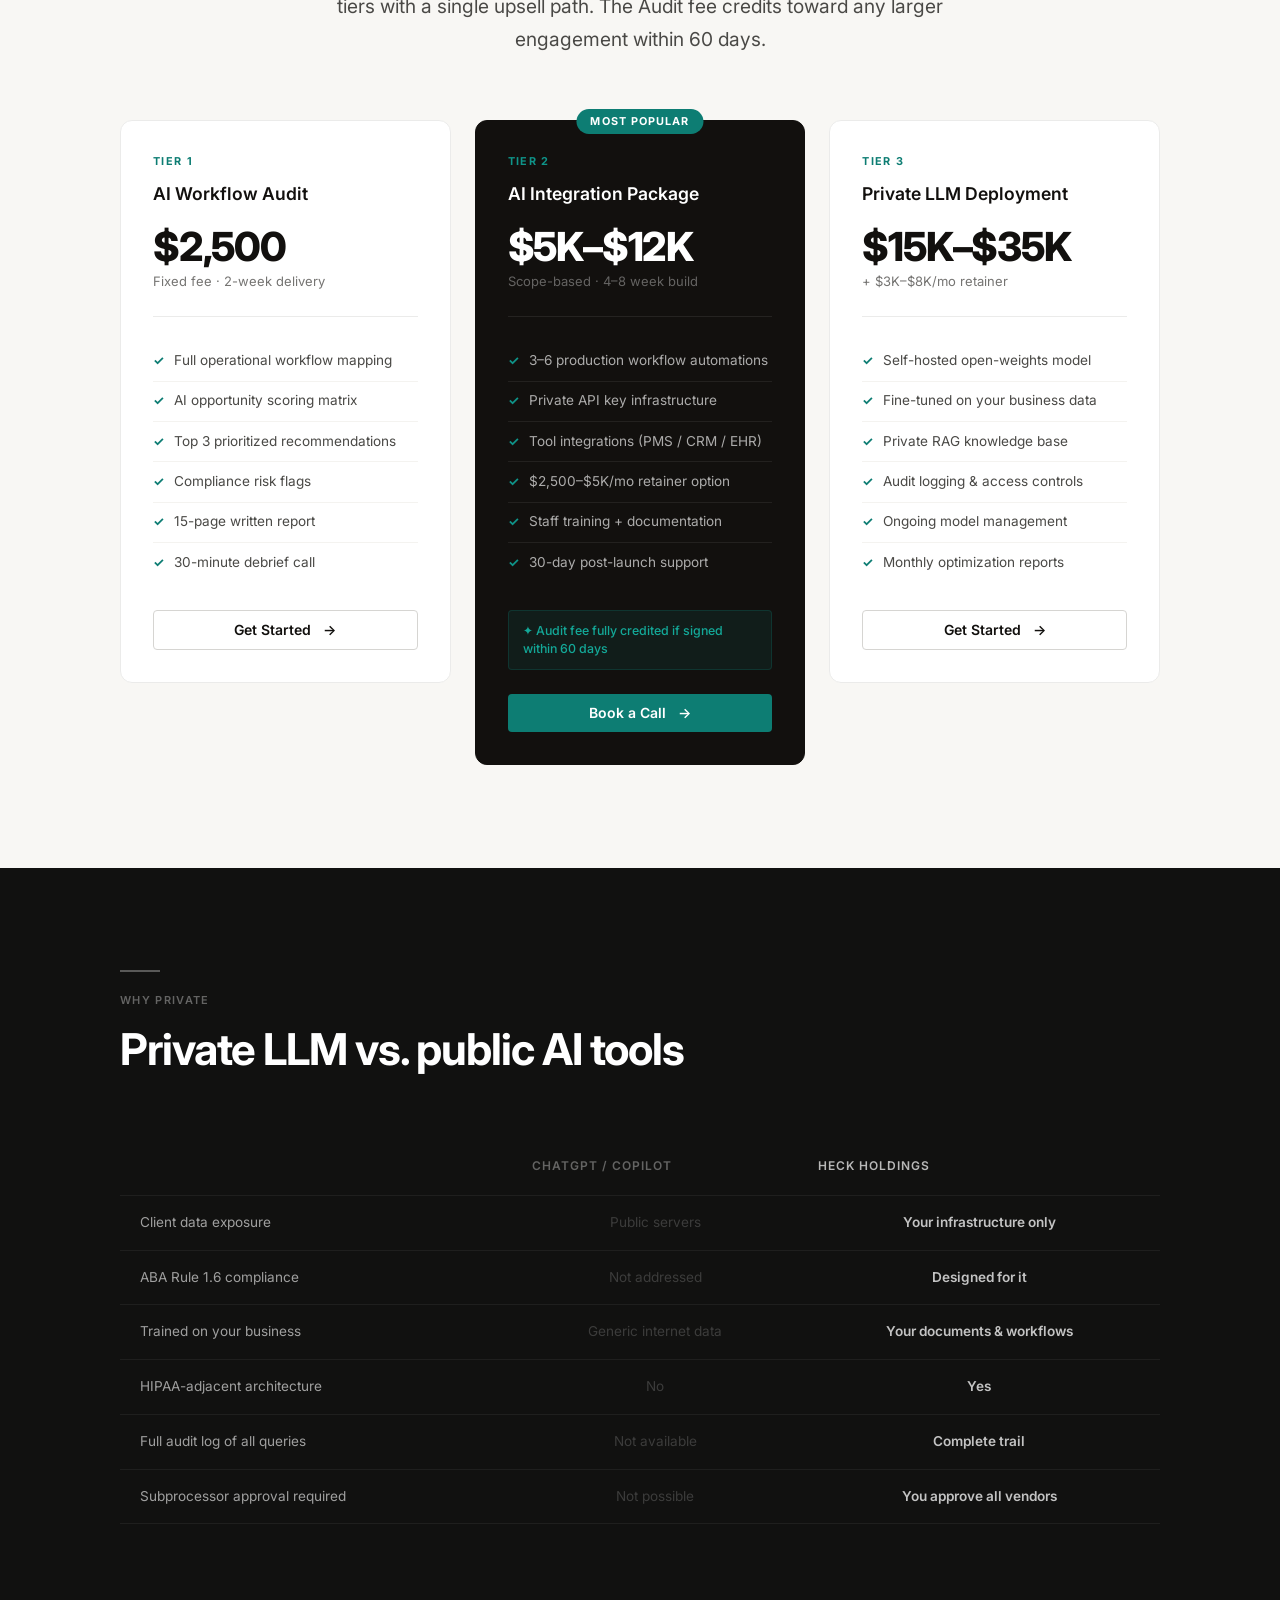
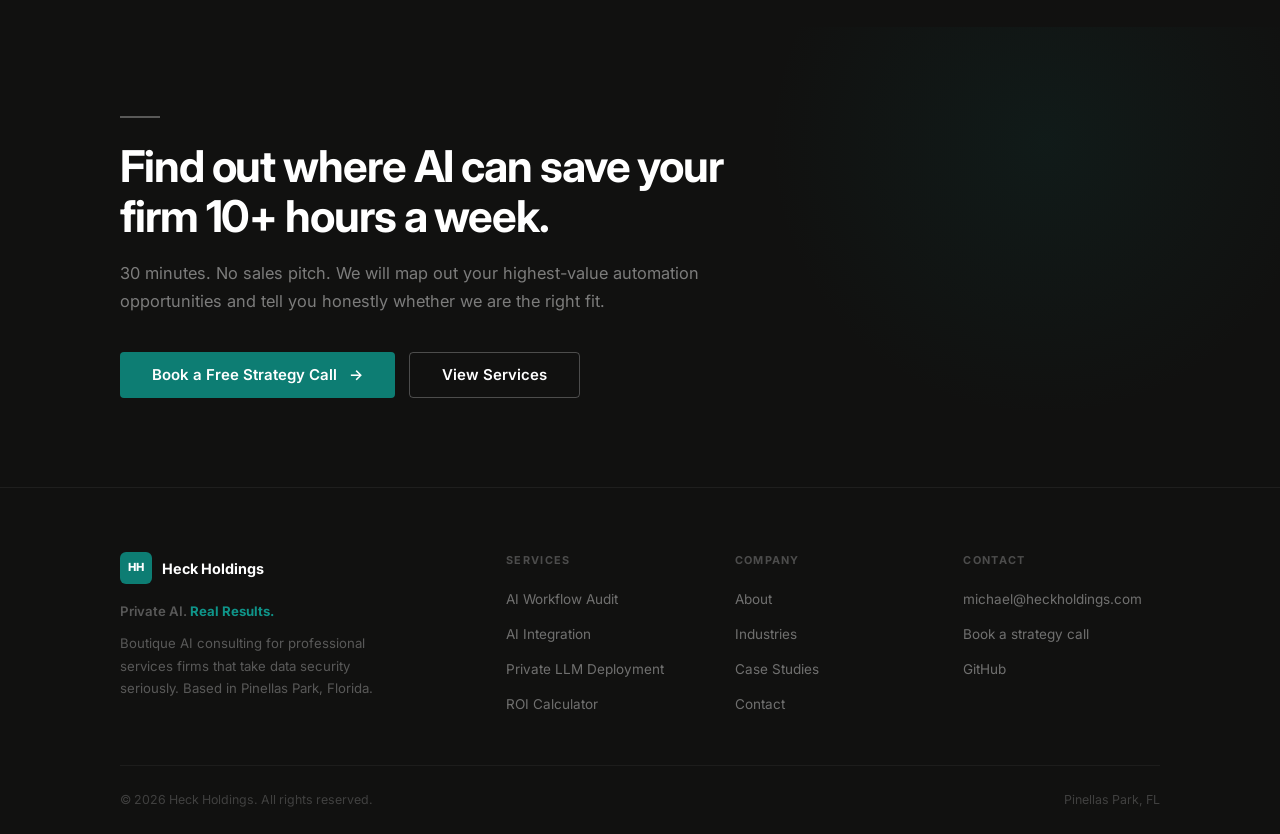
==== commit 3aa365d1: "Fix: industry card h3 invisible on light background — add .light modifier class" ====
--- a/index.html
+++ b/index.html
@@ -185,23 +185,23 @@
       <h2>Built for firms where data sensitivity is non-negotiable.</h2>
     </div>
     <div class="industry-grid reveal" style="background:var(--gray-200);border-color:var(--gray-200)">
-      <div class="industry-card" style="background:var(--white)">
-        <span class="industry-tag" style="color:var(--gray-400)">Law Firms</span>
+      <div class="industry-card light">
+        <span class="industry-tag">Law Firms</span>
         <h3>Boutique Practices (10–50 Attorneys)</h3>
         <p style="color:var(--gray-500);font-size:.875rem">Matter intake, document review, billing narrative drafting, and client communications — handled privately. ABA Rule 1.6 compliant by design.</p>
       </div>
-      <div class="industry-card" style="background:var(--white)">
-        <span class="industry-tag" style="color:var(--gray-400)">Med Spas</span>
+      <div class="industry-card light">
+        <span class="industry-tag">Med Spas</span>
         <h3>Multi-Location Aesthetics Practices</h3>
         <p style="color:var(--gray-500);font-size:.875rem">Booking, follow-up, package upsell, and review generation — front desk to six-week recall. Patient data stays in-house.</p>
       </div>
-      <div class="industry-card" style="background:var(--white)">
-        <span class="industry-tag" style="color:var(--gray-400)">Healthcare</span>
+      <div class="industry-card light">
+        <span class="industry-tag">Healthcare</span>
         <h3>Private Practices & Behavioral Health</h3>
         <p style="color:var(--gray-500);font-size:.875rem">Intake automation, charting prep, and secure patient outreach. Built around your EHR. PHI never leaves your environment.</p>
       </div>
-      <div class="industry-card" style="background:var(--white)">
-        <span class="industry-tag" style="color:var(--gray-400)">Financial Services</span>
+      <div class="industry-card light">
+        <span class="industry-tag">Financial Services</span>
         <h3>RIAs, CPAs & Wealth Managers</h3>
         <p style="color:var(--gray-500);font-size:.875rem">Compliance-ready meeting prep, client reporting, and document automation on private infrastructure — built for regulated workflows.</p>
       </div>
--- a/styles.css
+++ b/styles.css
@@ -454,6 +454,10 @@
 .industry-card:hover { background: #1f1e1c; }
 .industry-tag { font-size: 0.68rem; font-weight: 700; letter-spacing: 0.1em; text-transform: uppercase; color: rgba(255,255,255,.3); margin-bottom: 1.25rem; display: block; }
 .industry-card h3 { color: #fff; font-size: 1rem; margin-bottom: 0.65rem; }
+.industry-card.light h3 { color: var(--ink); }
+.industry-card.light { background: var(--white); }
+.industry-card.light:hover { background: var(--gray-50); }
+.industry-card.light .industry-tag { color: var(--gray-400); }
 
 /* ── Compare table ───────────────────────────────────────── */
 .compare-wrap { overflow-x: auto; }
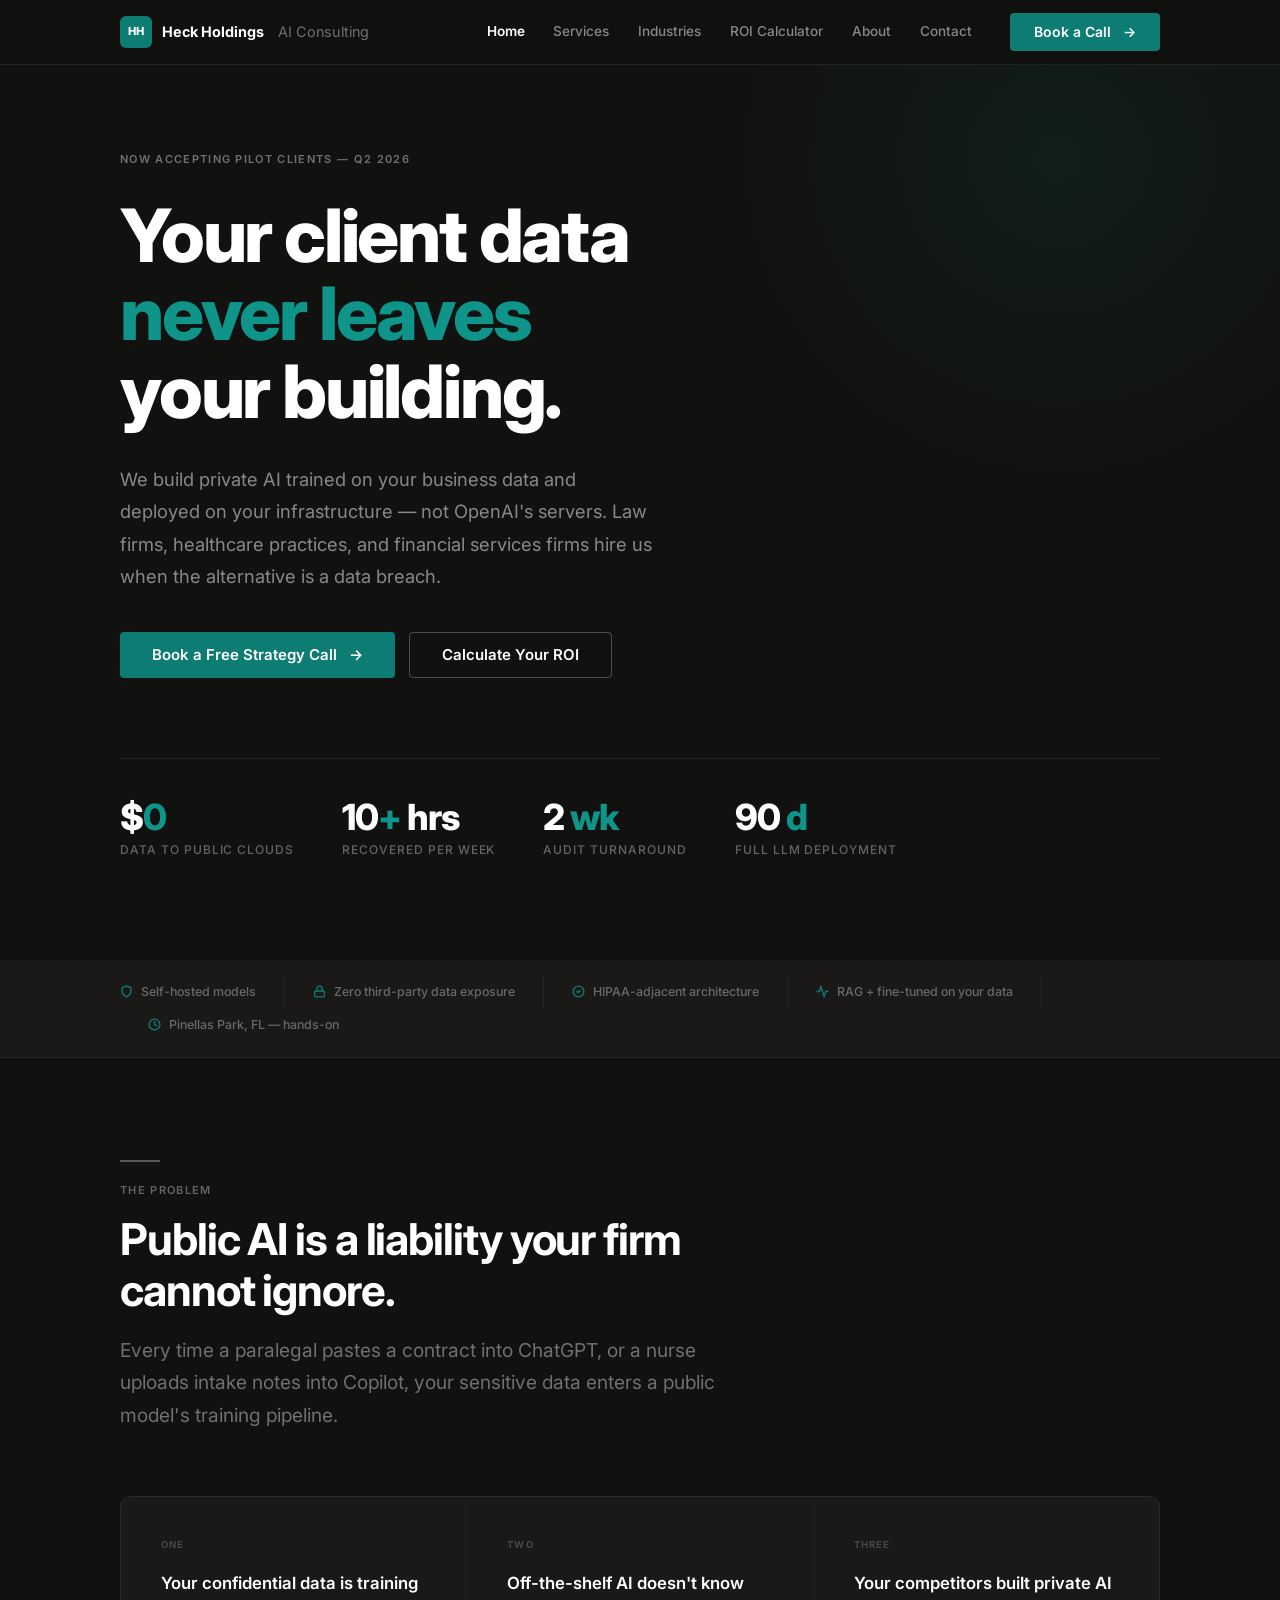
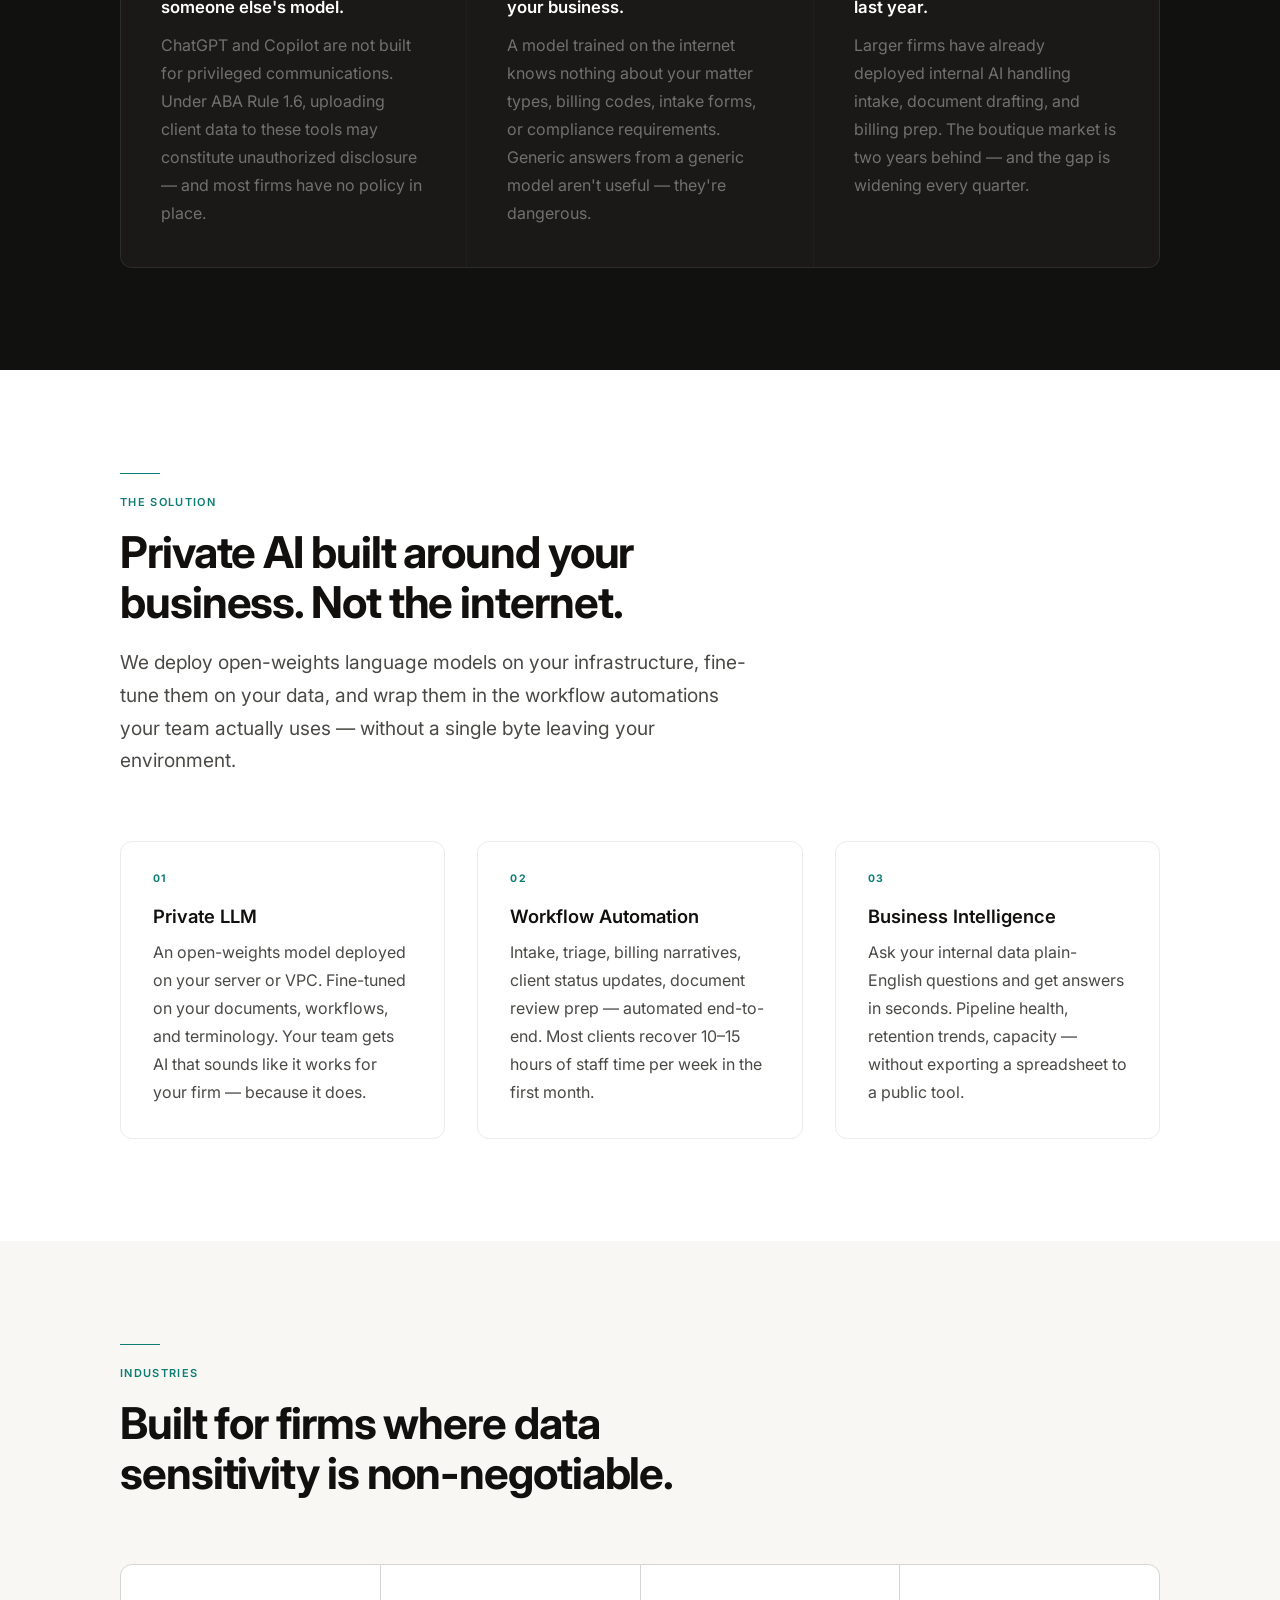
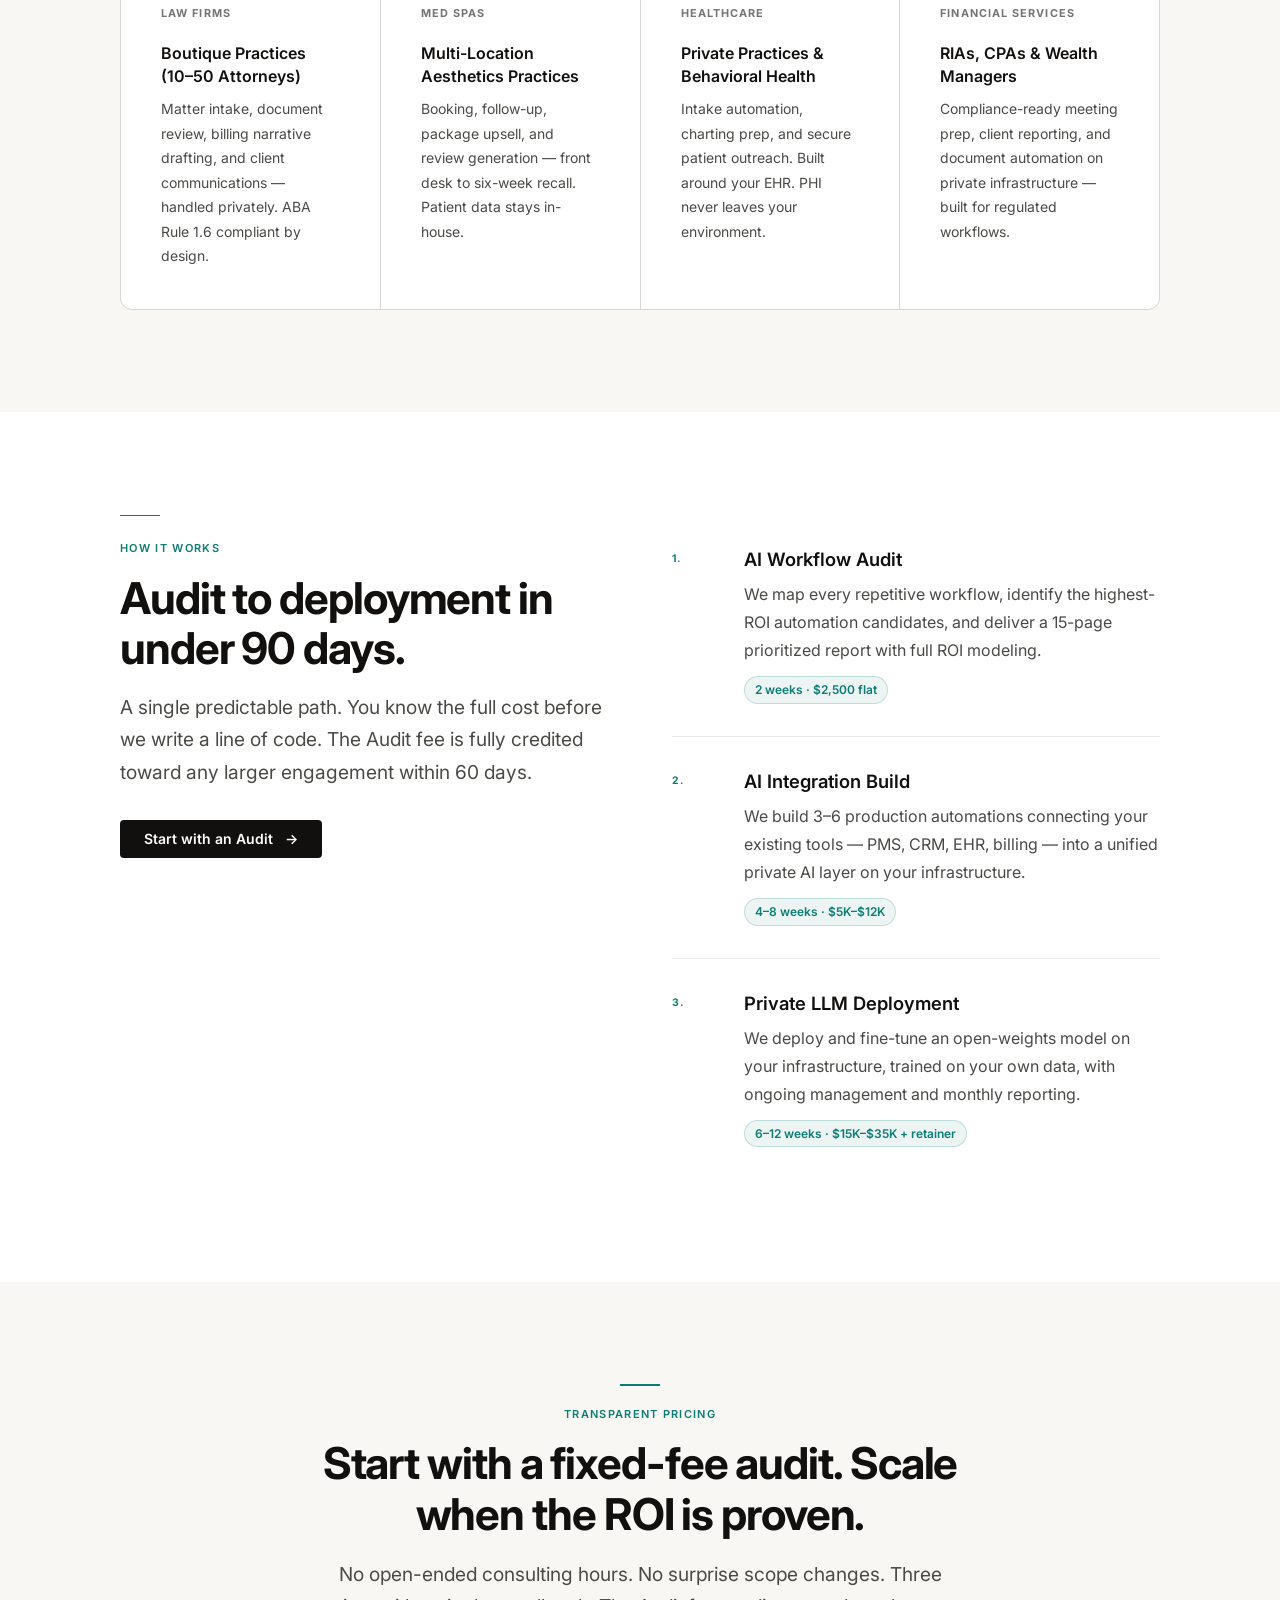
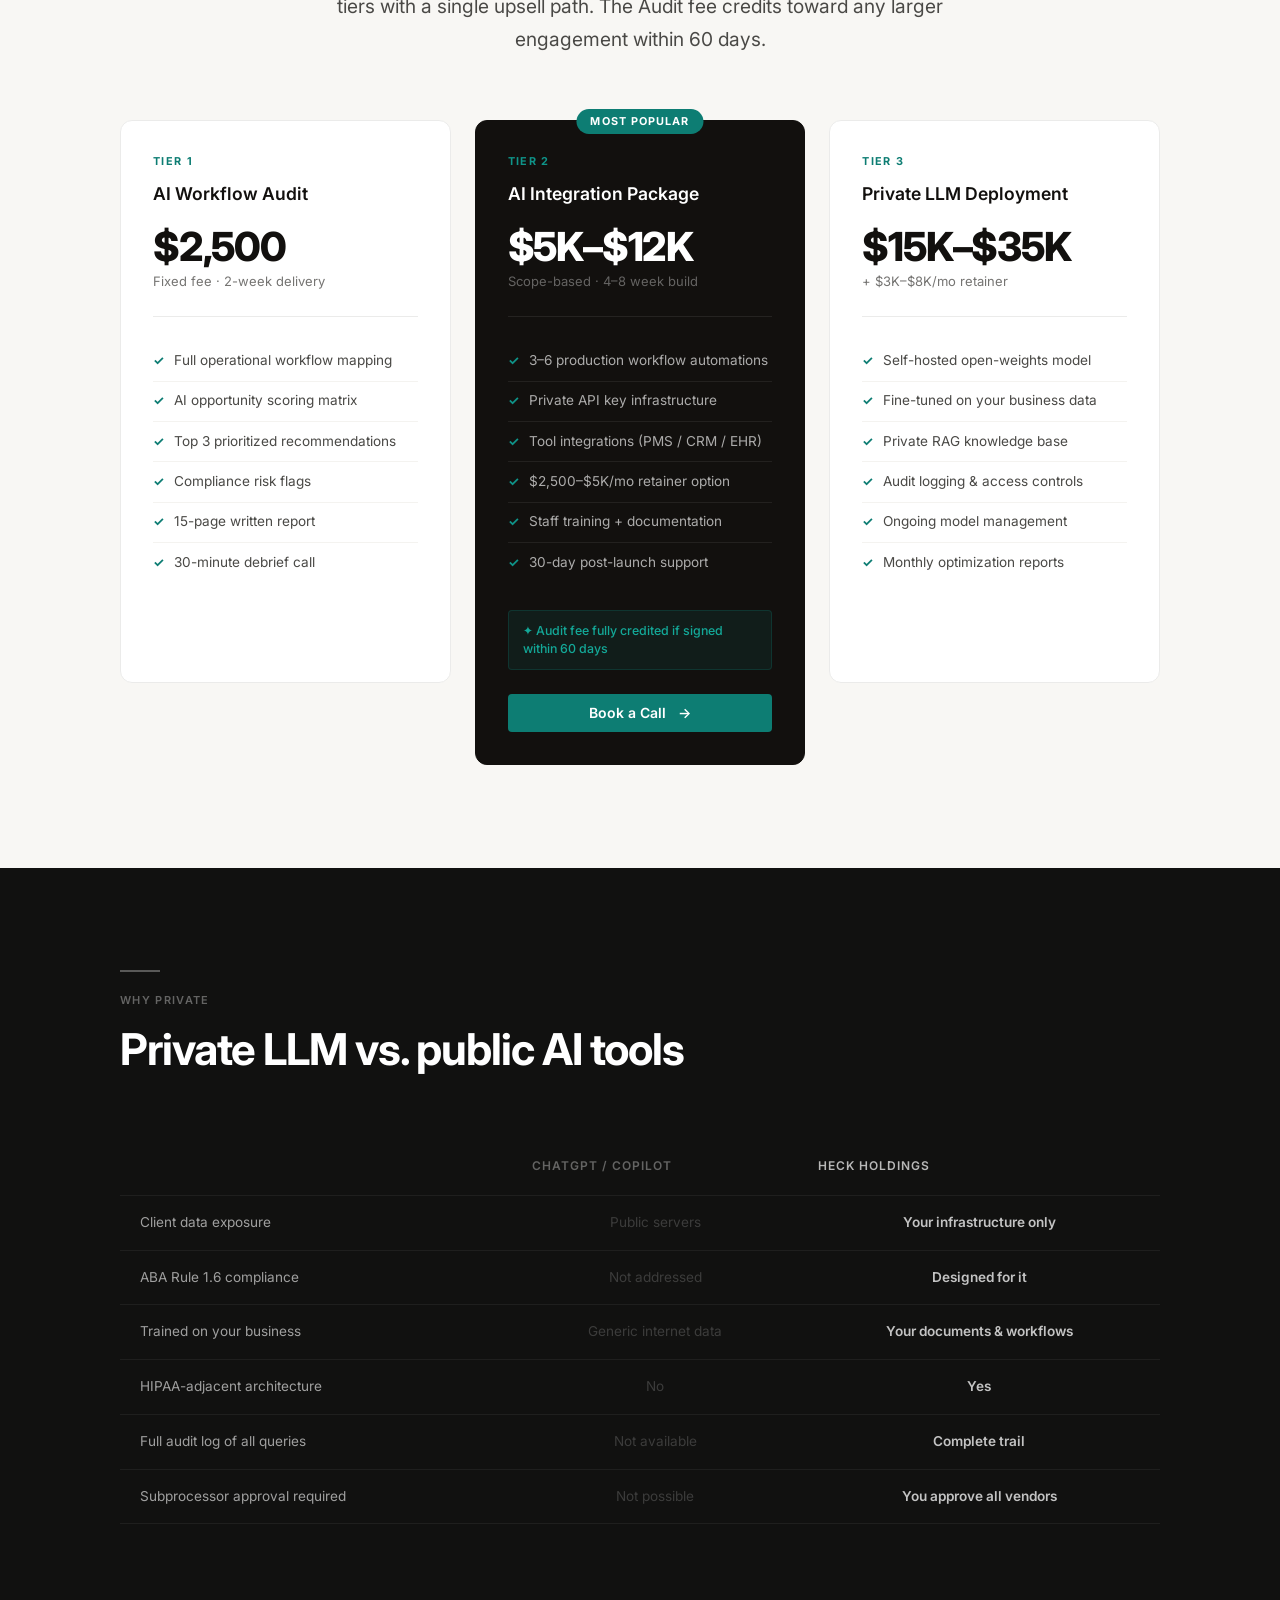
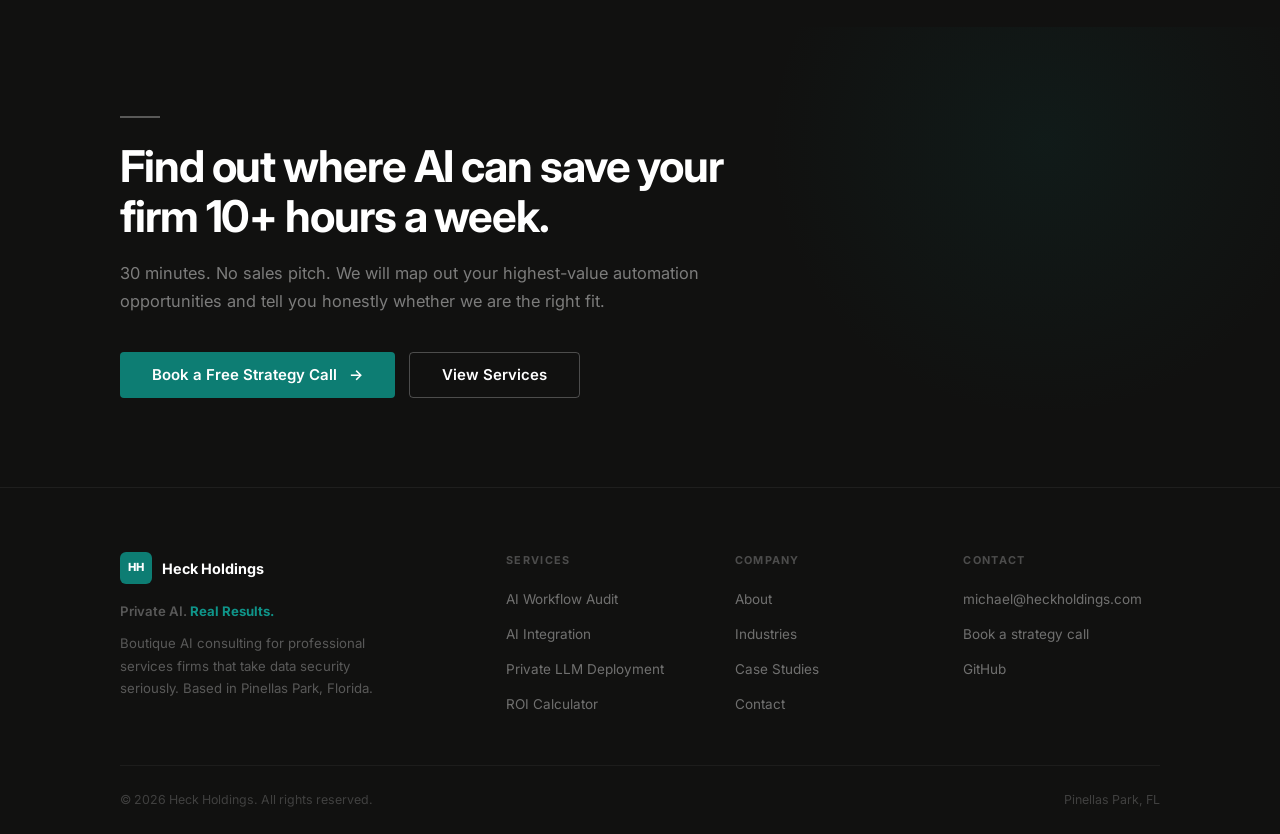
==== commit 69e93d38: "Full QA pass: fix all btn-outline contrast on dark backgrounds, replace all undefined CSS vars (--sl" ====
--- a/index.html
+++ b/index.html
@@ -274,7 +274,7 @@
           <li>15-page written report</li>
           <li>30-minute debrief call</li>
         </ul>
-        <a href="https://calendly.com/michaelheckert-heckholdings/automation-setup" target="_blank" rel="noopener" class="btn btn-outline btn-arrow" style="width:100%;justify-content:center">Get Started</a>
+        <a href="https://calendly.com/michaelheckert-heckholdings/automation-setup" target="_blank" rel="noopener" class="btn btn-outline-white btn-arrow" style="width:100%;justify-content:center">Get Started</a>
       </article>
       <article class="price-card featured reveal">
         <span class="price-badge">Most popular</span>
@@ -308,7 +308,7 @@
           <li>Ongoing model management</li>
           <li>Monthly optimization reports</li>
         </ul>
-        <a href="https://calendly.com/michaelheckert-heckholdings/automation-setup" target="_blank" rel="noopener" class="btn btn-outline btn-arrow" style="width:100%;justify-content:center">Get Started</a>
+        <a href="https://calendly.com/michaelheckert-heckholdings/automation-setup" target="_blank" rel="noopener" class="btn btn-outline-white btn-arrow" style="width:100%;justify-content:center">Get Started</a>
       </article>
     </div>
   </div>
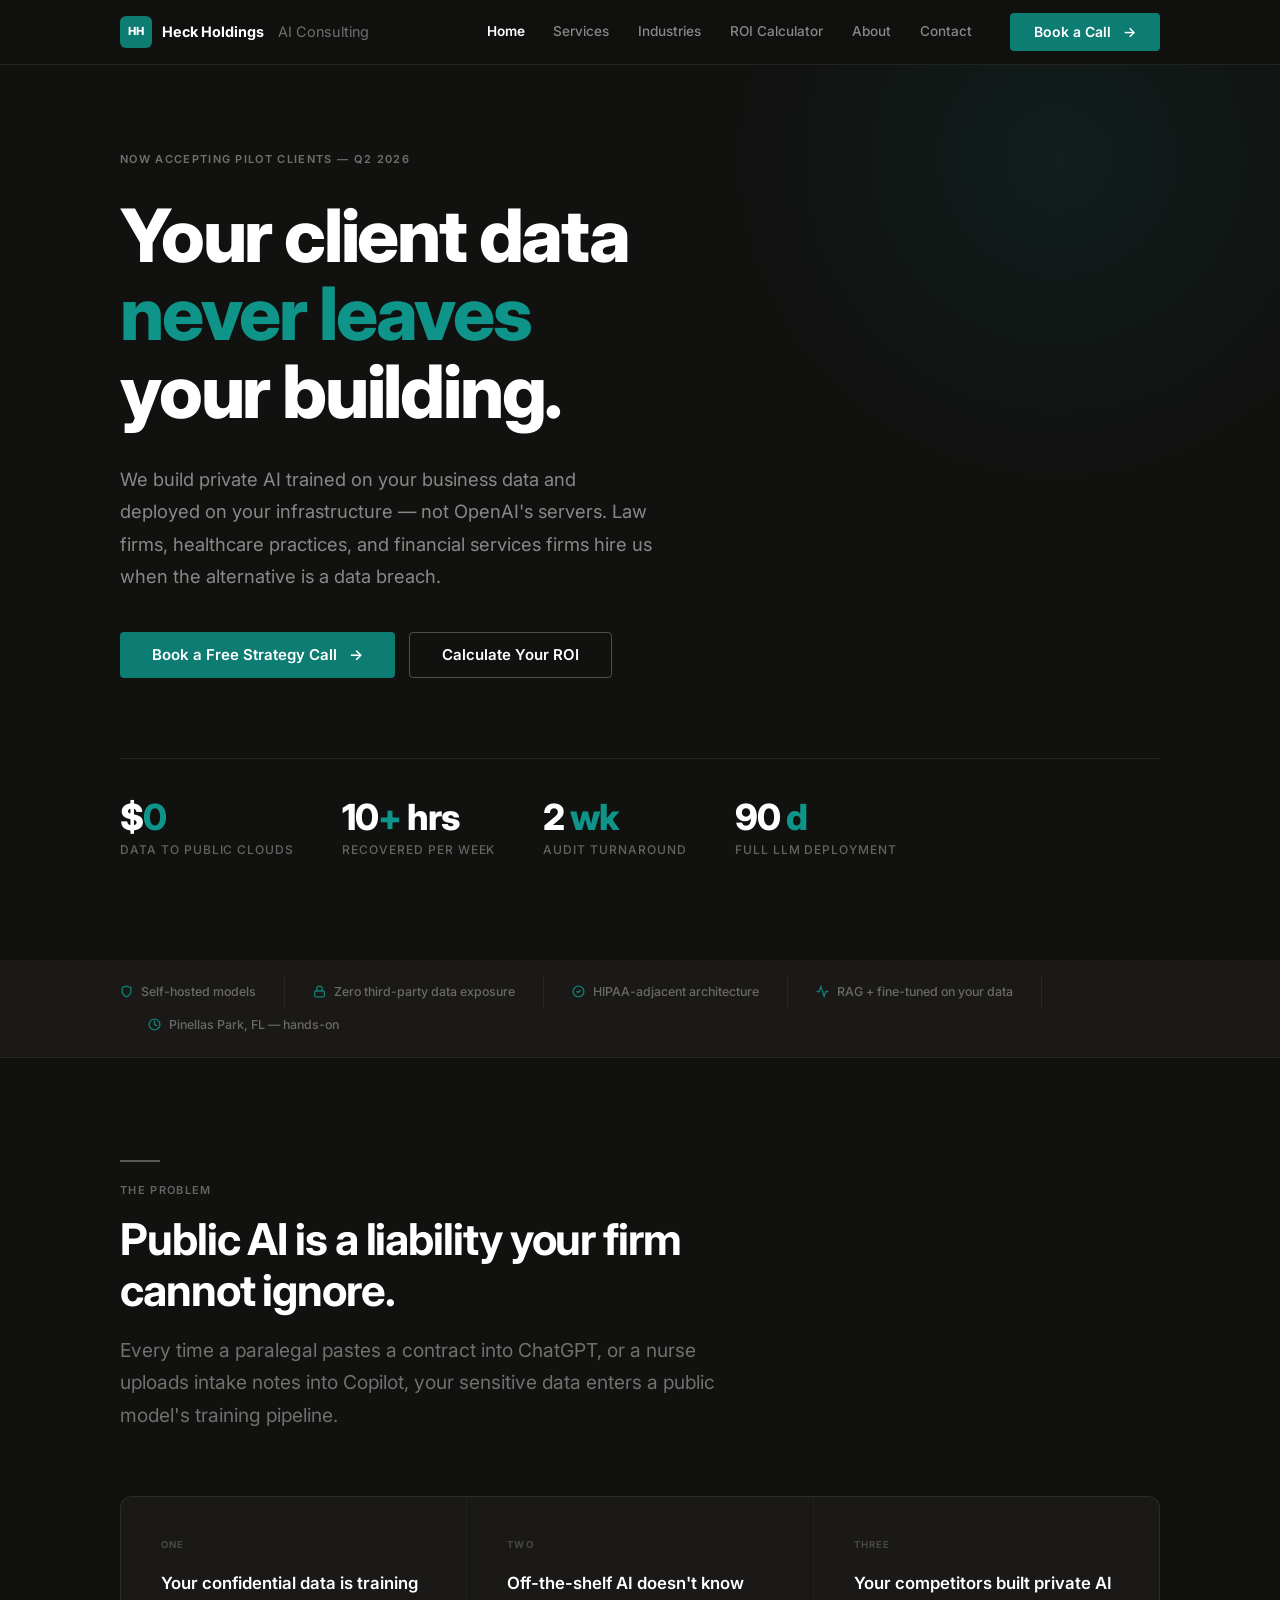
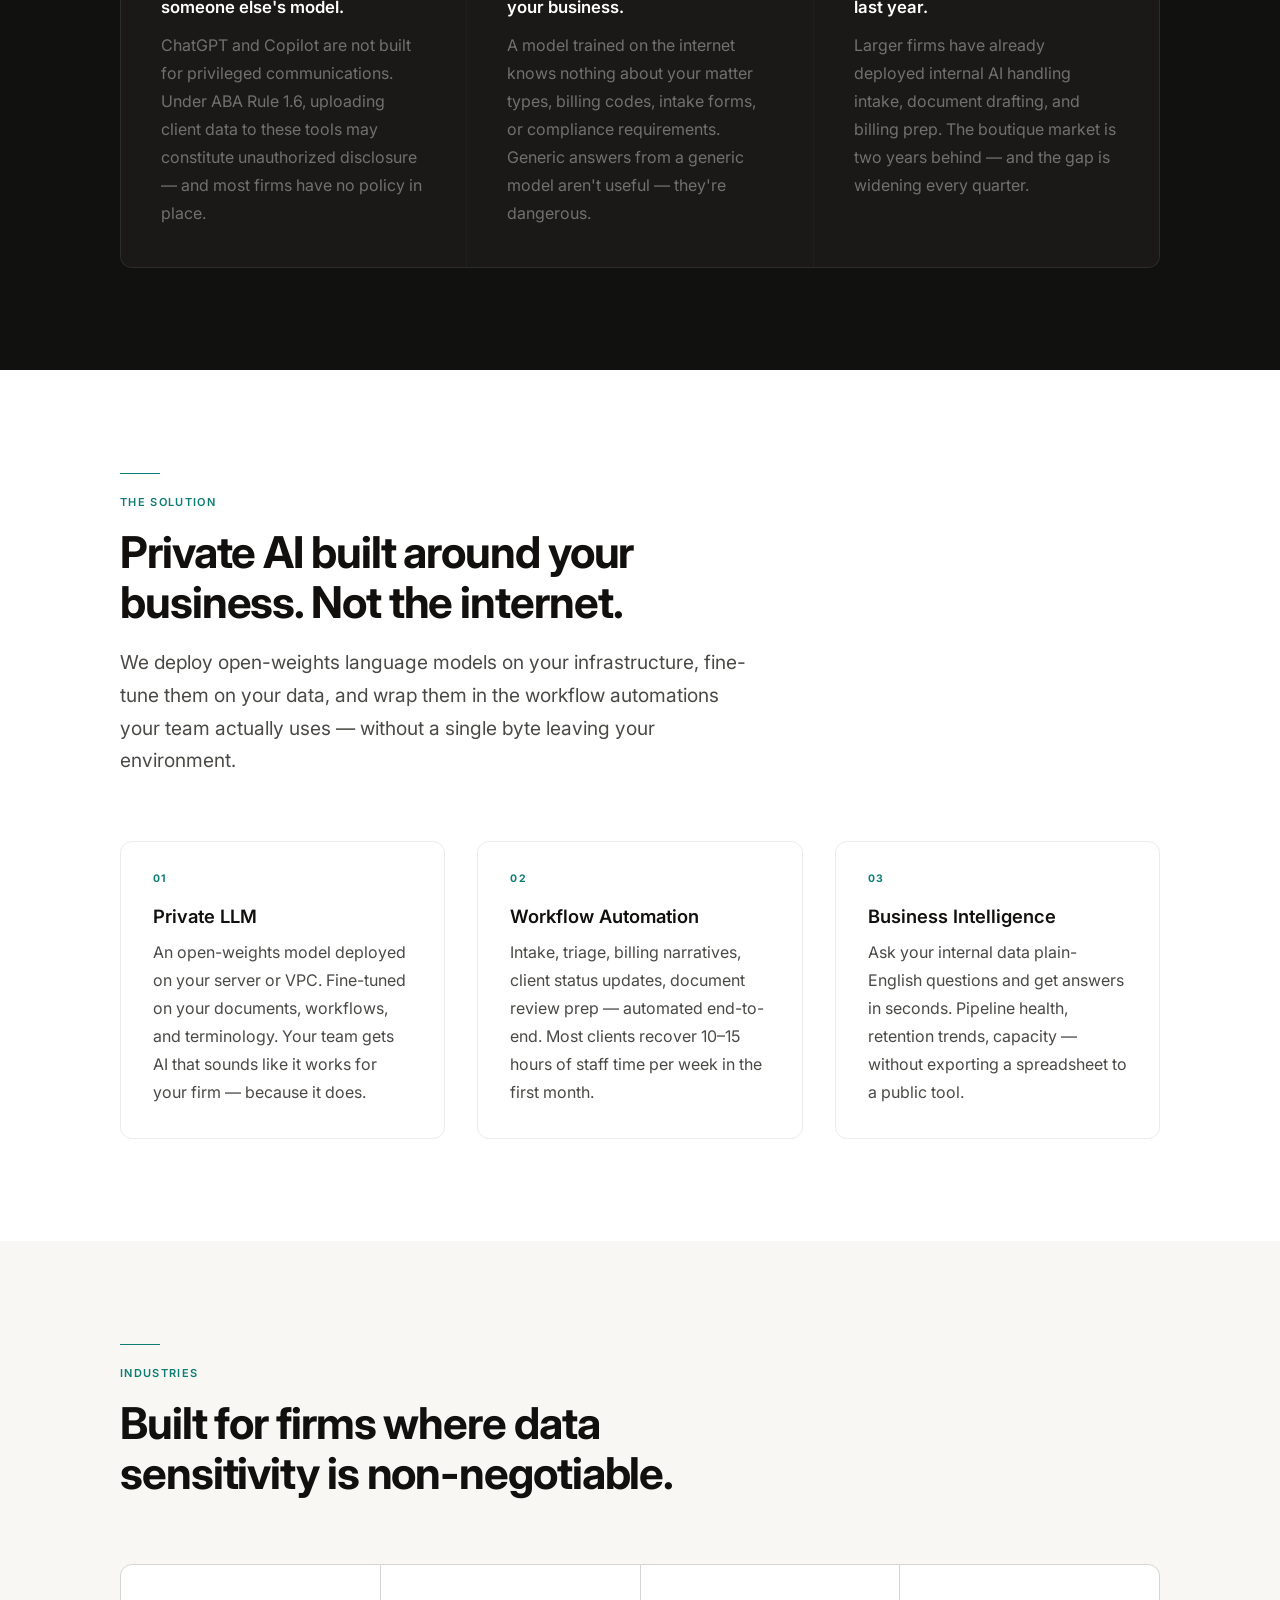
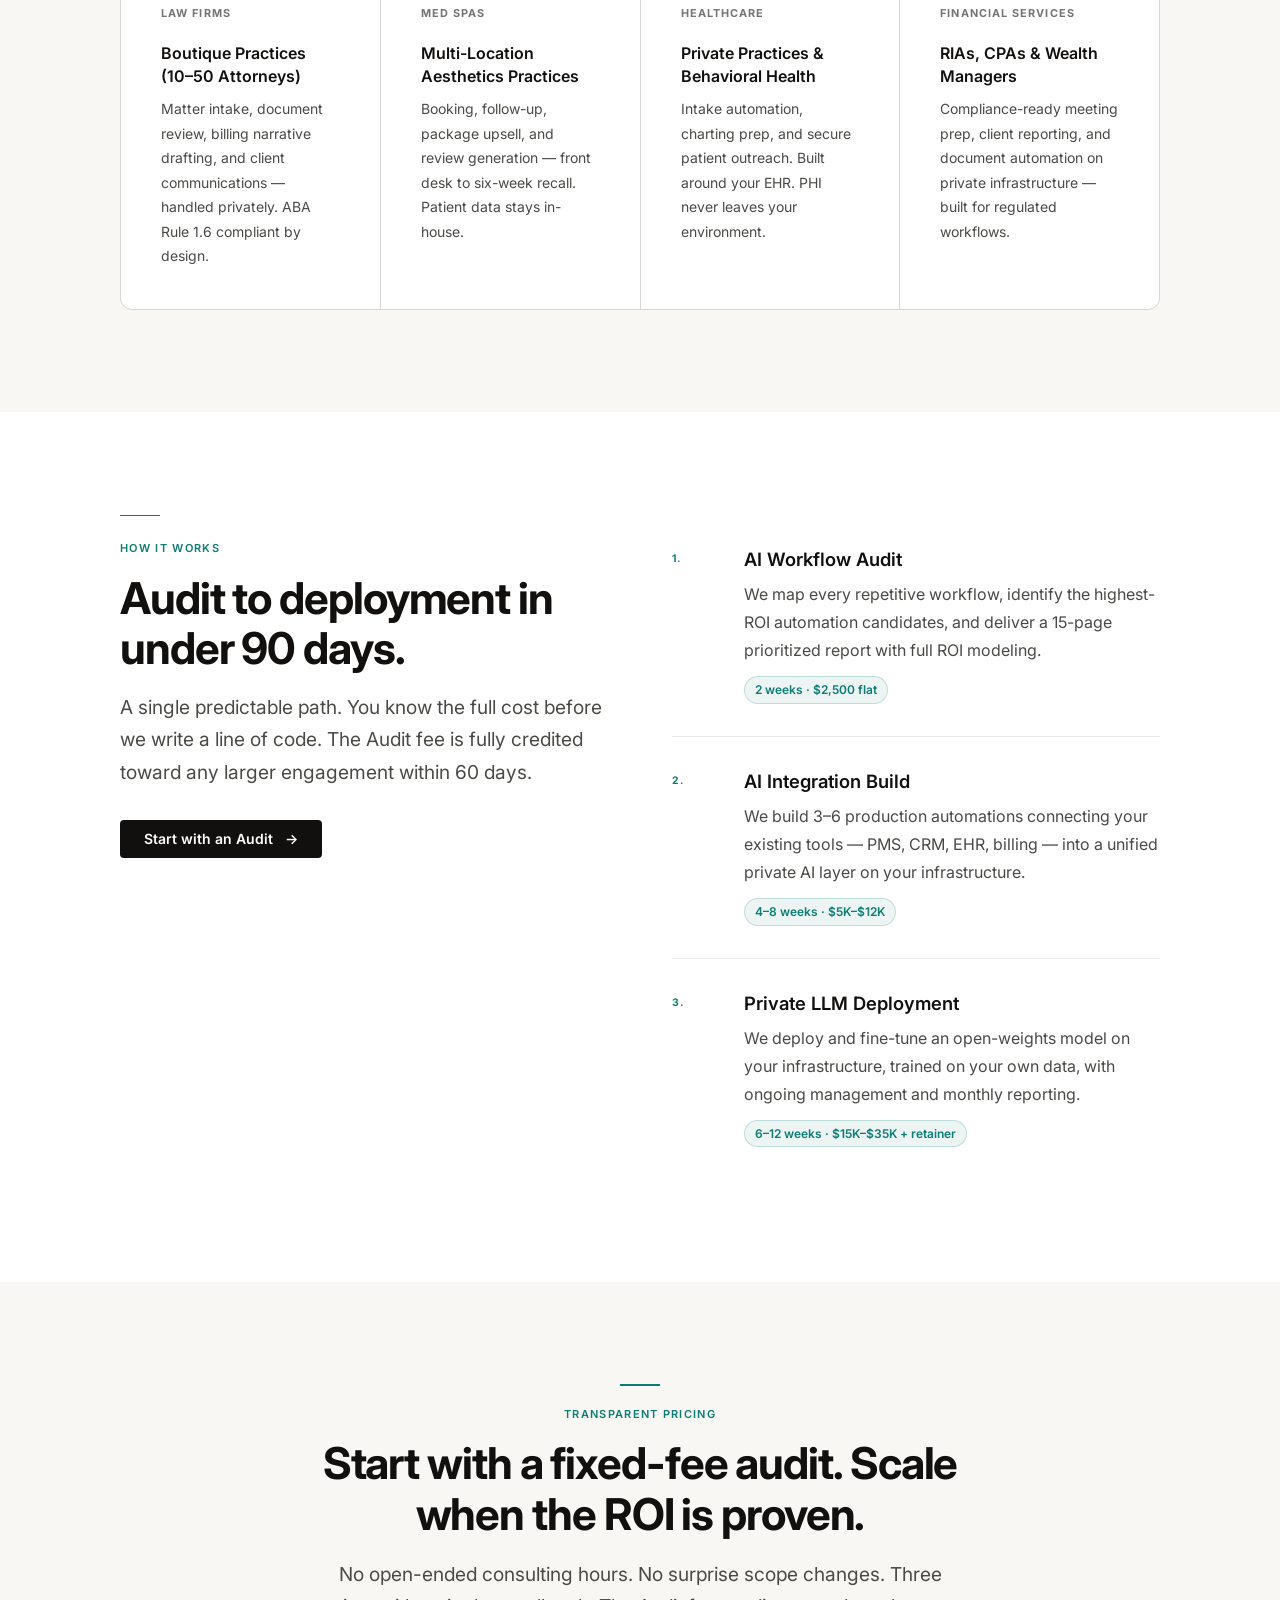
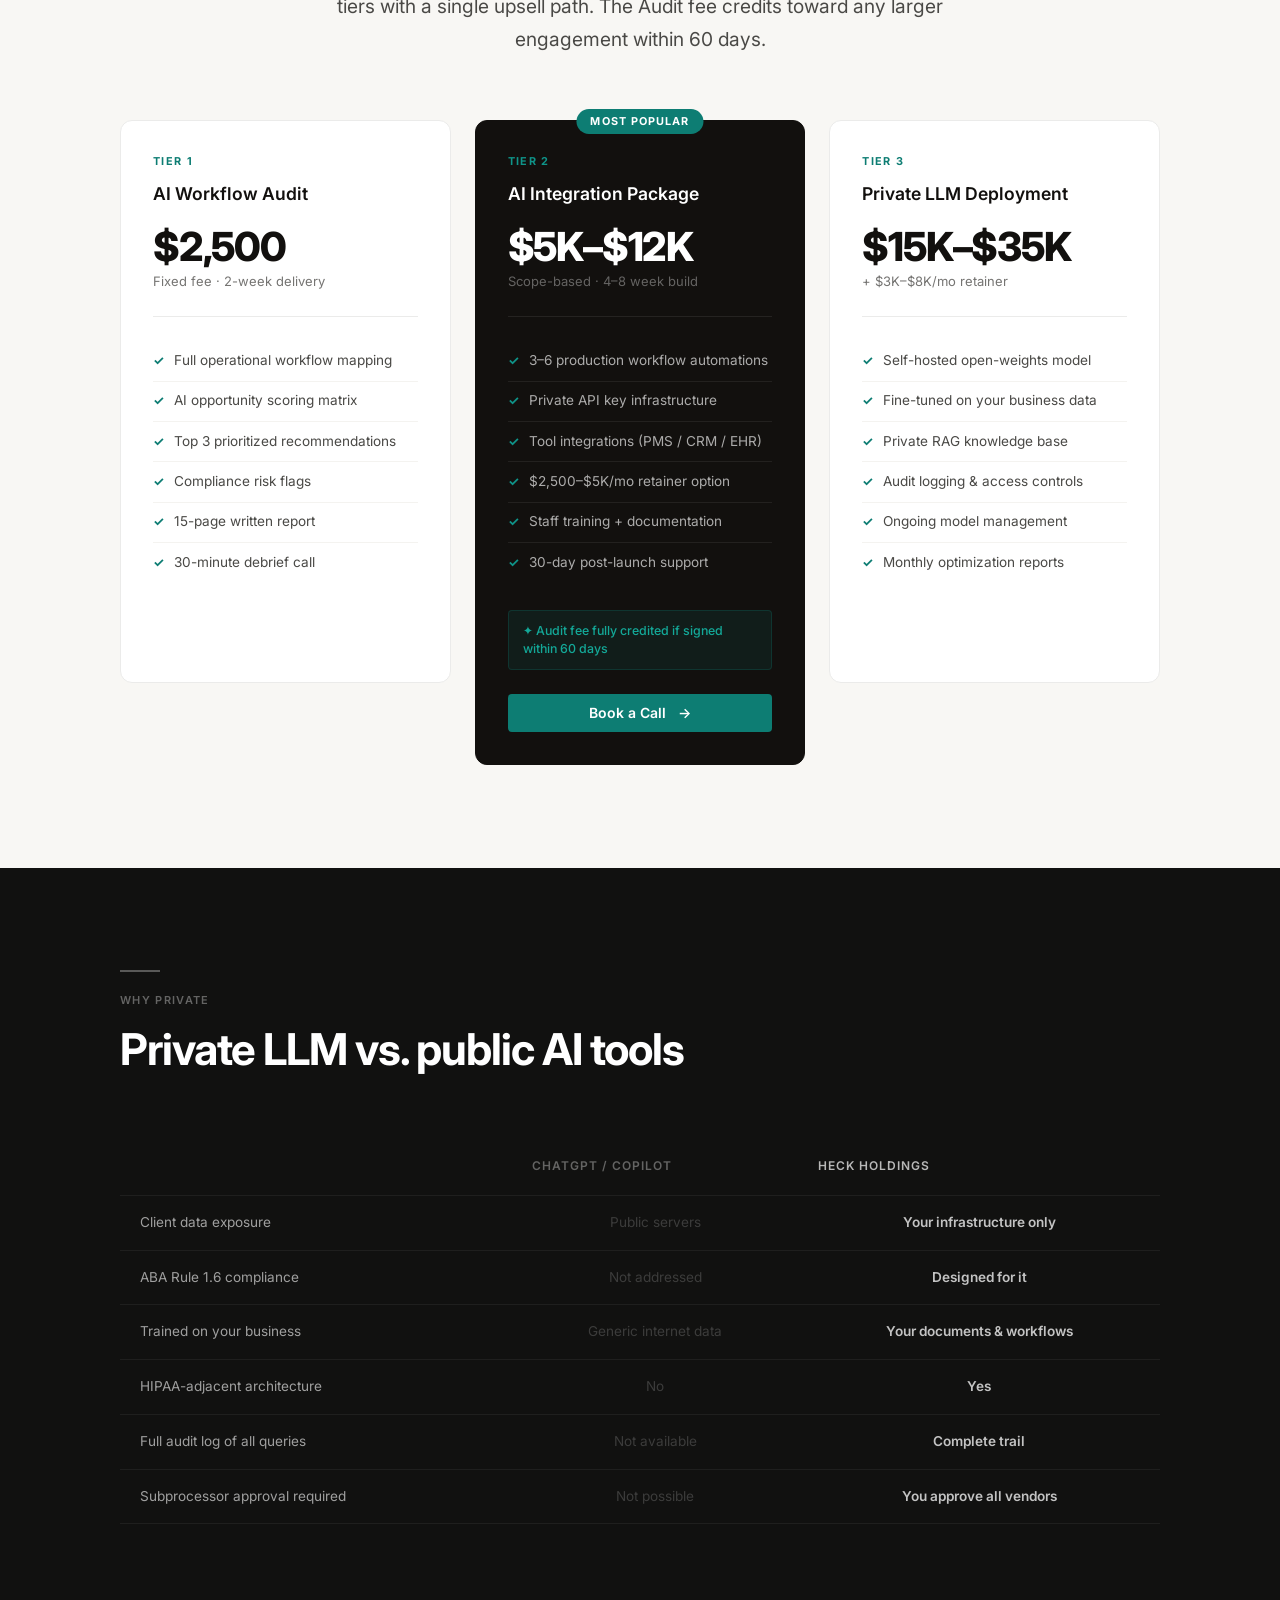
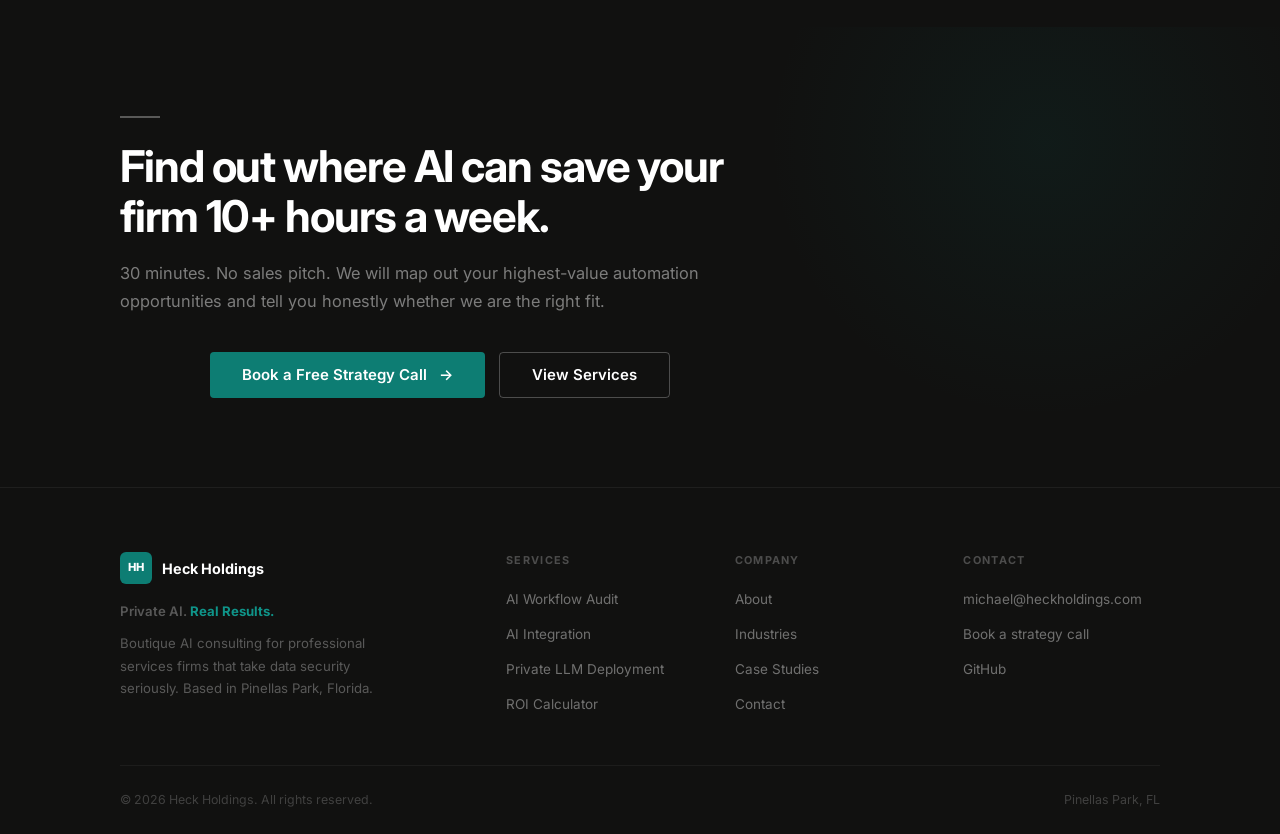
==== commit 7f97488d: "Fix: mobile menu text invisible — move menu outside header element so .on-dark color override no lon" ====
--- a/index.html
+++ b/index.html
@@ -33,7 +33,8 @@
         <svg width="20" height="20" viewBox="0 0 24 24" fill="none" stroke="currentColor" stroke-width="2" stroke-linecap="round"><line x1="3" y1="6" x2="21" y2="6"/><line x1="3" y1="12" x2="21" y2="12"/><line x1="3" y1="18" x2="21" y2="18"/></svg>
       </button>
     </nav>
-  </div>
+  </div></header>
+
   <div class="mobile-menu" id="mobile-menu">
     <a href="index.html" class="nav-link">Home</a>
     <a href="services.html" class="nav-link">Services</a>
@@ -43,7 +44,6 @@
     <a href="contact.html" class="nav-link">Contact</a>
     <a href="https://calendly.com/michaelheckert-heckholdings/automation-setup" target="_blank" rel="noopener" class="btn btn-teal">Book a Call</a>
   </div>
-</header>
 
 <main>
 
--- a/styles.css
+++ b/styles.css
@@ -63,7 +63,9 @@
   background: var(--white);
   -webkit-font-smoothing: antialiased;
   overflow-x: hidden;
-}
+  max-width: 100vw;
+}
+html { overflow-x: hidden; }
 
 /* ── Utility ─────────────────────────────────────────────── */
 .wrap { max-width: var(--wrap); margin: 0 auto; padding: 0 clamp(1.25rem, 4vw, 2.5rem); }
@@ -219,16 +221,20 @@
 
 .mobile-menu {
   display: none; flex-direction: column; gap: 0;
+  position: fixed;
+  top: 64px; /* sits flush below the 64px fixed header */
+  left: 0; right: 0;
+  z-index: 999;
   padding: 0.5rem 1.25rem 1.5rem;
   background: #fff;
   border-top: 1px solid var(--gray-100);
-  box-shadow: 0 8px 24px rgba(0,0,0,.08);
+  box-shadow: 0 8px 24px rgba(0,0,0,.12);
 }
 .mobile-menu.open { display: flex; }
 .mobile-menu .nav-link {
-  color: var(--gray-600); padding: 0.75rem 0.5rem;
+  color: var(--gray-600) !important; padding: 0.75rem 0.5rem;
   font-size: 0.9375rem; font-weight: 500;
-  border-bottom: 1px solid var(--gray-50);
+  border-bottom: 1px solid var(--gray-100);
 }
 .mobile-menu .nav-link:last-of-type { border-bottom: none; }
 .mobile-menu .btn { margin-top: 1rem; align-self: stretch; text-align: center; justify-content: center; }
@@ -311,6 +317,10 @@
 /* Dark overrides */
 .section-dark h2, .section-dark h3, .section-ink h2, .section-ink h3 { color: #fff; }
 .section-dark p, .section-ink p { color: rgba(255,255,255,.45); }
+/* Cards inside dark sections keep their own light styling */
+.section-dark .card h3, .section-ink .card h3 { color: var(--ink); }
+.section-dark .card p, .section-ink .card p { color: var(--gray-500); }
+.section-dark .card, .section-ink .card { background: var(--white); }
 .section-dark .label { color: rgba(255,255,255,.35); }
 
 /* ── Section head ────────────────────────────────────────── */
@@ -571,3 +581,297 @@
   .cta-actions { flex-direction: column; align-items: flex-start; }
   .hero-stats { flex-direction: column; gap: 1.5rem; }
 }
+
+/* =========================================================
+   INNER PAGE COMPONENTS
+   (about, industries, portfolio, services inner pages)
+   ========================================================= */
+
+/* ── Eyebrow label (same as .label but as block) ────────── */
+.eyebrow {
+  display: block;
+  font-size: 0.6875rem; font-weight: 700;
+  letter-spacing: 0.12em; text-transform: uppercase;
+  color: var(--teal); margin-bottom: 0.75rem;
+}
+.section-dark .eyebrow, .section-ink .eyebrow { color: rgba(255,255,255,.35); }
+
+/* ── Brand name span ─────────────────────────────────────── */
+.brand-name { display: flex; flex-direction: column; }
+.brand-name span { color: var(--gray-400); font-weight: 400; font-size: 0.75rem; }
+
+/* ── Section variants ────────────────────────────────────── */
+.section-light { background: var(--off-white); }
+.section-tight { padding: clamp(3rem, 5vw, 5rem) 0; }
+.wrap-default { max-width: 900px; }
+
+/* ── Stagger reveal delays ───────────────────────────────── */
+.reveal-delay-1 { transition-delay: 0.1s; }
+.reveal-delay-2 { transition-delay: 0.2s; }
+
+/* ── Page hero extras ────────────────────────────────────── */
+.hero-bg, .hero-grid { display: none; } /* decorative, not used */
+.page-hero-sub {
+  font-size: clamp(1rem, 0.95rem + 0.35vw, 1.15rem);
+  color: rgba(255,255,255,.48); max-width: 620px;
+  margin-top: 1.25rem; line-height: 1.75;
+}
+
+/* ── CTA banner (light sections) ────────────────────────── */
+.cta-banner {
+  max-width: 640px;
+  padding: clamp(3rem, 5vw, 5rem) 0;
+}
+.cta-banner h2 { margin-bottom: 1rem; }
+.cta-banner p { color: var(--gray-500); margin-bottom: 2rem; font-size: 1.025rem; line-height: 1.75; }
+
+/* Services page CTA section */
+.cta-section { background: var(--off-white); padding: clamp(4rem, 7vw, 7rem) 0; }
+.cta-inner { max-width: 640px; text-align: center; margin: 0 auto; }
+.cta-inner h2 { margin-bottom: 1rem; }
+.cta-inner p { color: var(--gray-500); margin-bottom: 2rem; font-size: 1.025rem; line-height: 1.75; }
+.cta-actions { display: flex; flex-wrap: wrap; gap: 0.875rem; justify-content: center; }
+
+/* ── Bio (about page) ────────────────────────────────────── */
+.bio {
+  display: grid;
+  grid-template-columns: 240px 1fr;
+  gap: clamp(2rem, 5vw, 4rem);
+  align-items: start;
+}
+.bio-portrait {
+  position: sticky; top: 90px;
+  display: flex; flex-direction: column; align-items: center;
+  gap: 1.25rem;
+}
+.bio-monogram {
+  width: 120px; height: 120px;
+  border-radius: 12px;
+  background: var(--ink);
+  display: flex; align-items: center; justify-content: center;
+  font-size: 2.5rem; font-weight: 800; color: #fff;
+  letter-spacing: -0.04em;
+}
+.bio-tag {
+  display: flex; flex-direction: column; align-items: center; gap: 4px;
+  font-size: 0.75rem; font-weight: 600; color: var(--gray-400);
+  text-transform: uppercase; letter-spacing: 0.08em;
+}
+.bio-content { display: flex; flex-direction: column; gap: 1.25rem; }
+.role {
+  font-size: 0.875rem; font-weight: 600;
+  color: var(--teal); letter-spacing: 0.02em;
+  margin-bottom: 0.25rem;
+}
+.bio-stats {
+  display: flex; flex-wrap: wrap; gap: 2.5rem;
+  padding: 1.75rem 0;
+  border-top: 1px solid var(--gray-100);
+  margin-top: 0.5rem;
+}
+.bio-stat-num {
+  display: block;
+  font-size: 2rem; font-weight: 800;
+  letter-spacing: -0.03em; color: var(--ink); line-height: 1;
+  margin-bottom: 0.25rem;
+}
+.bio-stat-label {
+  font-size: 0.75rem; font-weight: 500;
+  color: var(--gray-400); text-transform: uppercase; letter-spacing: 0.08em;
+}
+
+/* ── Mission blockquote ──────────────────────────────────── */
+.mission {
+  max-width: 720px; margin: 0 auto;
+  text-align: center; padding: clamp(3rem, 5vw, 5rem) 0;
+}
+.mission blockquote {
+  font-size: clamp(1.2rem, 1rem + 1vw, 1.6rem);
+  font-weight: 700; line-height: 1.5;
+  letter-spacing: -0.02em; color: var(--ink);
+  border: none; padding: 0; margin: 0;
+}
+
+/* ── Values grid (about page) ────────────────────────────── */
+.values {
+  display: grid;
+  grid-template-columns: repeat(auto-fit, minmax(min(100%, 260px), 1fr));
+  gap: clamp(1.5rem, 3vw, 2rem);
+  margin-top: clamp(2rem, 4vw, 3.5rem);
+}
+.value {
+  background: rgba(255,255,255,.04);
+  border: 1px solid rgba(255,255,255,.07);
+  border-radius: var(--radius-lg);
+  padding: 2rem;
+}
+.value-icon {
+  width: 44px; height: 44px;
+  border-radius: var(--radius);
+  background: rgba(13,125,115,.15);
+  display: flex; align-items: center; justify-content: center;
+  color: var(--teal-lt); margin-bottom: 1.25rem;
+}
+.value h3 { color: #fff; margin-bottom: 0.65rem; }
+.value p { color: rgba(255,255,255,.45); font-size: 0.9rem; line-height: 1.7; }
+
+/* ── Portfolio: Case cards ───────────────────────────────── */
+.case-grid {
+  display: grid;
+  grid-template-columns: repeat(auto-fit, minmax(min(100%, 300px), 1fr));
+  gap: clamp(1.5rem, 3vw, 2rem);
+  margin-bottom: clamp(3rem, 5vw, 5rem);
+}
+.case-card {
+  position: relative; overflow: hidden;
+  border: 1px solid var(--gray-100);
+  border-radius: var(--radius-lg);
+  padding: 2rem;
+  background: var(--white);
+  display: flex; flex-direction: column; gap: 0.75rem;
+  transition: box-shadow .2s, border-color .2s;
+}
+.case-card:hover { box-shadow: var(--shadow-lg); border-color: var(--gray-200); }
+.case-pattern { display: none; }
+.case-vertical {
+  font-size: 0.65rem; font-weight: 700;
+  letter-spacing: 0.12em; text-transform: uppercase;
+  color: var(--teal);
+}
+.case-card h3 { font-size: 1rem; color: var(--ink); line-height: 1.45; }
+.case-card p { color: var(--gray-500); font-size: 0.875rem; line-height: 1.7; margin: 0; }
+.case-status {
+  display: inline-flex; align-items: center;
+  margin-top: auto; padding-top: 1rem;
+  font-size: 0.72rem; font-weight: 600;
+  letter-spacing: 0.08em; text-transform: uppercase;
+  color: var(--gray-300);
+}
+
+/* Portfolio: card icon */
+.card-icon {
+  width: 44px; height: 44px;
+  border-radius: var(--radius);
+  background: var(--teal-dim);
+  border: 1px solid var(--teal-line);
+  display: flex; align-items: center; justify-content: center;
+  color: var(--teal); margin-bottom: 1rem;
+}
+
+/* Generic grid (used in portfolio) */
+.grid { display: grid; gap: clamp(1.5rem, 3vw, 2rem); }
+.grid-3 { grid-template-columns: repeat(auto-fit, minmax(min(100%, 260px), 1fr)); }
+
+/* ── Industries page ─────────────────────────────────────── */
+.industry-block {
+  display: grid;
+  grid-template-columns: 320px 1fr;
+  gap: clamp(2rem, 5vw, 4rem);
+  align-items: start;
+  padding: clamp(3rem, 5vw, 4rem) 0;
+  border-bottom: 1px solid var(--gray-100);
+}
+.industry-block:last-child { border-bottom: none; }
+
+.industry-meta { position: sticky; top: 90px; }
+.industry-icon-large {
+  width: 52px; height: 52px;
+  border-radius: var(--radius);
+  background: var(--teal-dim);
+  border: 1px solid var(--teal-line);
+  display: flex; align-items: center; justify-content: center;
+  color: var(--teal); margin-bottom: 1.25rem;
+}
+.industry-meta h2 { margin-bottom: 0.5rem; }
+.tagline {
+  font-size: 0.875rem; font-style: normal;
+  color: var(--teal); font-weight: 600;
+  margin-bottom: 0.75rem; display: block;
+}
+
+.industry-detail {
+  display: flex; flex-direction: column;
+  gap: 2rem;
+}
+.industry-detail h3 {
+  font-size: 0.875rem; font-weight: 700;
+  text-transform: uppercase; letter-spacing: 0.08em;
+  color: var(--gray-400); margin-bottom: 1rem;
+}
+.industry-detail ul {
+  display: flex; flex-direction: column; gap: 0.65rem;
+  list-style: none;
+}
+.industry-detail ul li {
+  font-size: 0.9375rem; color: var(--gray-500);
+  line-height: 1.65; padding-left: 1.25rem;
+  position: relative;
+}
+.industry-detail ul li::before {
+  content: '—';
+  position: absolute; left: 0;
+  color: var(--teal); font-weight: 700;
+}
+
+.roi-callout {
+  background: var(--teal-dim);
+  border: 1px solid var(--teal-line);
+  border-radius: var(--radius-lg);
+  padding: 1.5rem;
+  display: flex; gap: 1rem; align-items: flex-start;
+}
+.roi-icon {
+  flex-shrink: 0;
+  width: 40px; height: 40px;
+  border-radius: var(--radius-sm);
+  background: rgba(13,125,115,.15);
+  display: flex; align-items: center; justify-content: center;
+  color: var(--teal);
+}
+.roi-text {
+  font-size: 0.9rem; color: var(--gray-600);
+  line-height: 1.7; margin: 0;
+}
+.roi-text strong { color: var(--ink); font-weight: 700; }
+
+/* ── Footer variants (about/industries/portfolio) ────────── */
+.footer-top {
+  display: grid;
+  grid-template-columns: 1.8fr repeat(2, 1fr);
+  gap: 2rem; padding-bottom: 3rem;
+}
+.footer-brand .brand { display: inline-flex; margin-bottom: 1rem; }
+.footer-desc { font-size: 0.825rem; color: rgba(255,255,255,.3); line-height: 1.7; max-width: 260px; margin-top: 0.5rem; }
+.legal { display: flex; gap: 0.5rem; align-items: center; color: rgba(255,255,255,.2); font-size: 0.775rem; }
+
+/* ── Services tier grid ─────────────────────────────────── */
+.tier-grid {
+  display: grid;
+  grid-template-columns: 1fr 1.4fr;
+  gap: clamp(2rem, 5vw, 4rem);
+  align-items: start;
+}
+.tier-grid-flip {
+  grid-template-columns: 1.4fr 1fr;
+}
+
+/* ── Mobile responsive overrides ────────────────────────── */
+@media (max-width: 768px) {
+  /* Services: tier grids stack */
+  .tier-grid { display: flex !important; flex-direction: column !important; gap: 2rem !important; }
+
+  /* Bio stacks */
+  .bio { grid-template-columns: 1fr; }
+  .bio-portrait { position: static; flex-direction: row; justify-content: flex-start; }
+
+  /* Industries stacks */
+  .industry-block { grid-template-columns: 1fr; gap: 2rem; }
+  .industry-meta { position: static; }
+
+  /* Footer top stacks */
+  .footer-top { grid-template-columns: 1fr 1fr; }
+}
+@media (max-width: 480px) {
+  .footer-top { grid-template-columns: 1fr; }
+  .bio-stats { gap: 1.5rem; }
+}
